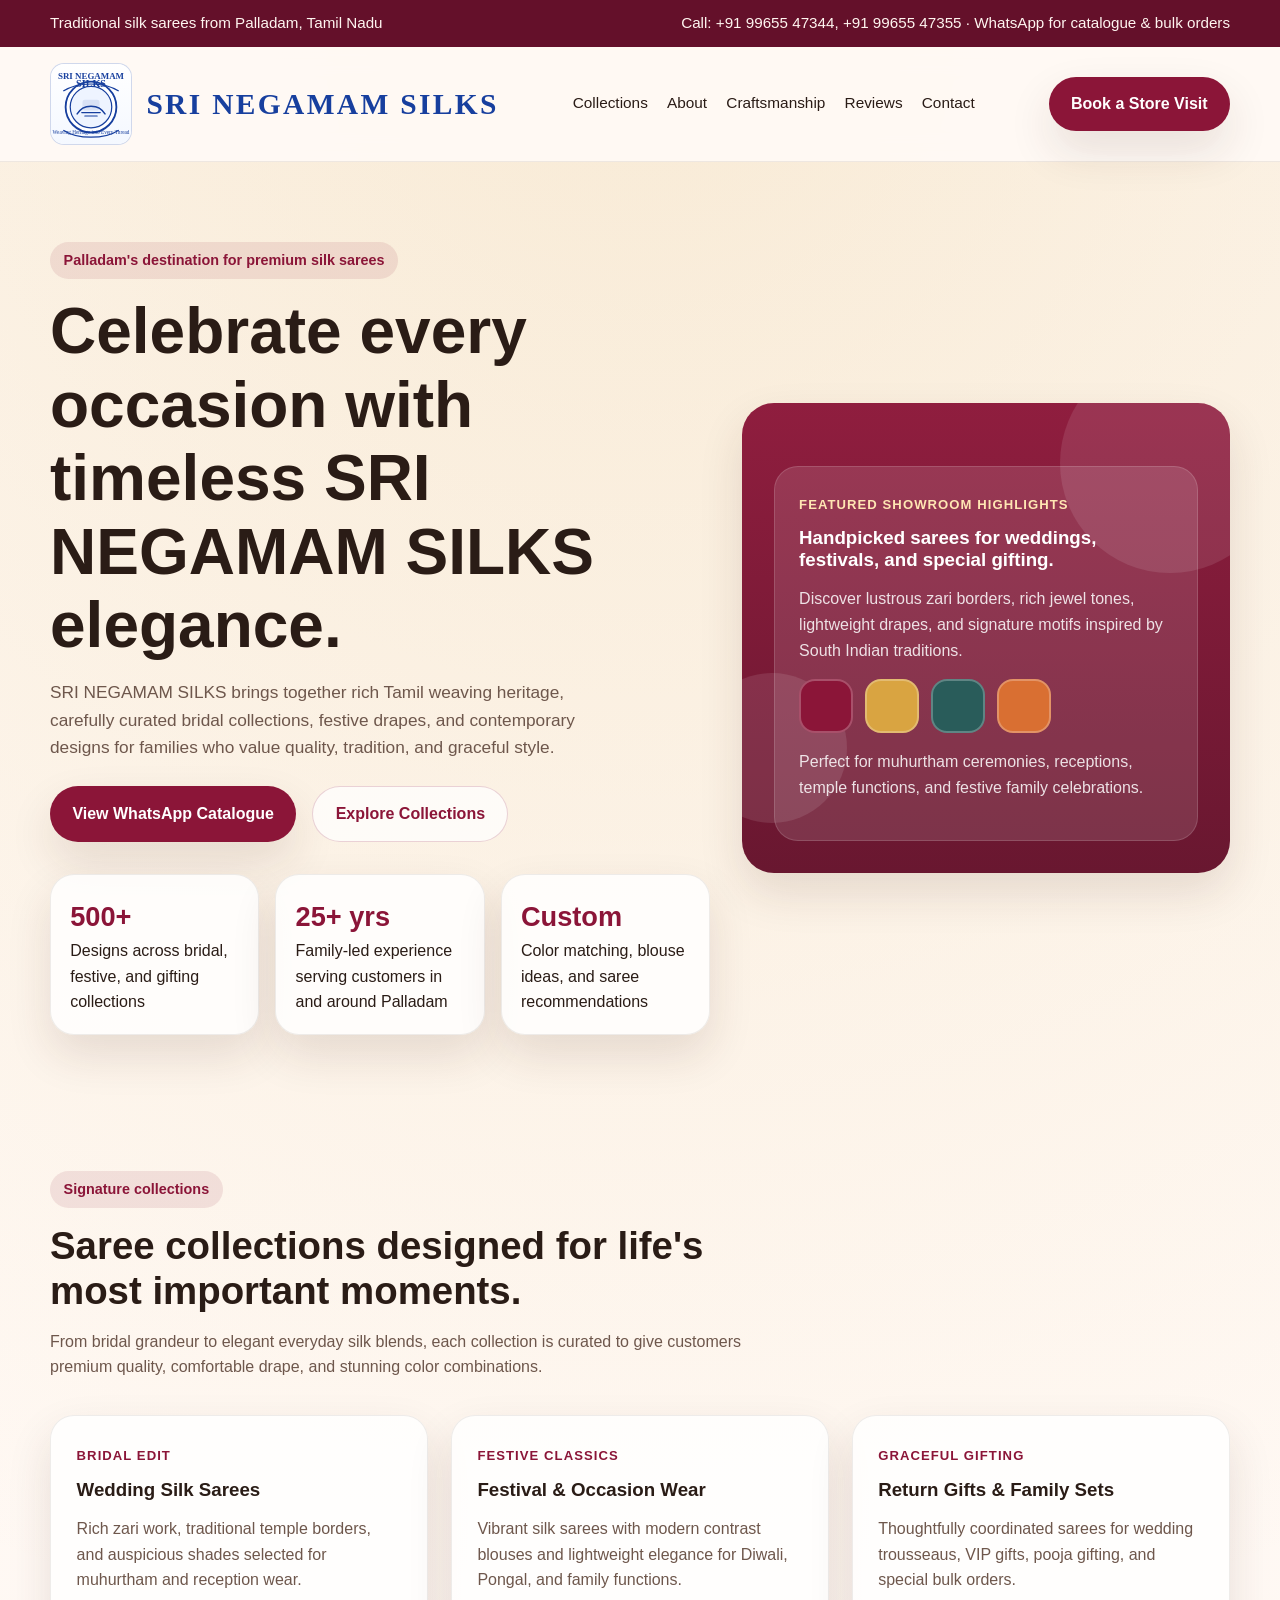
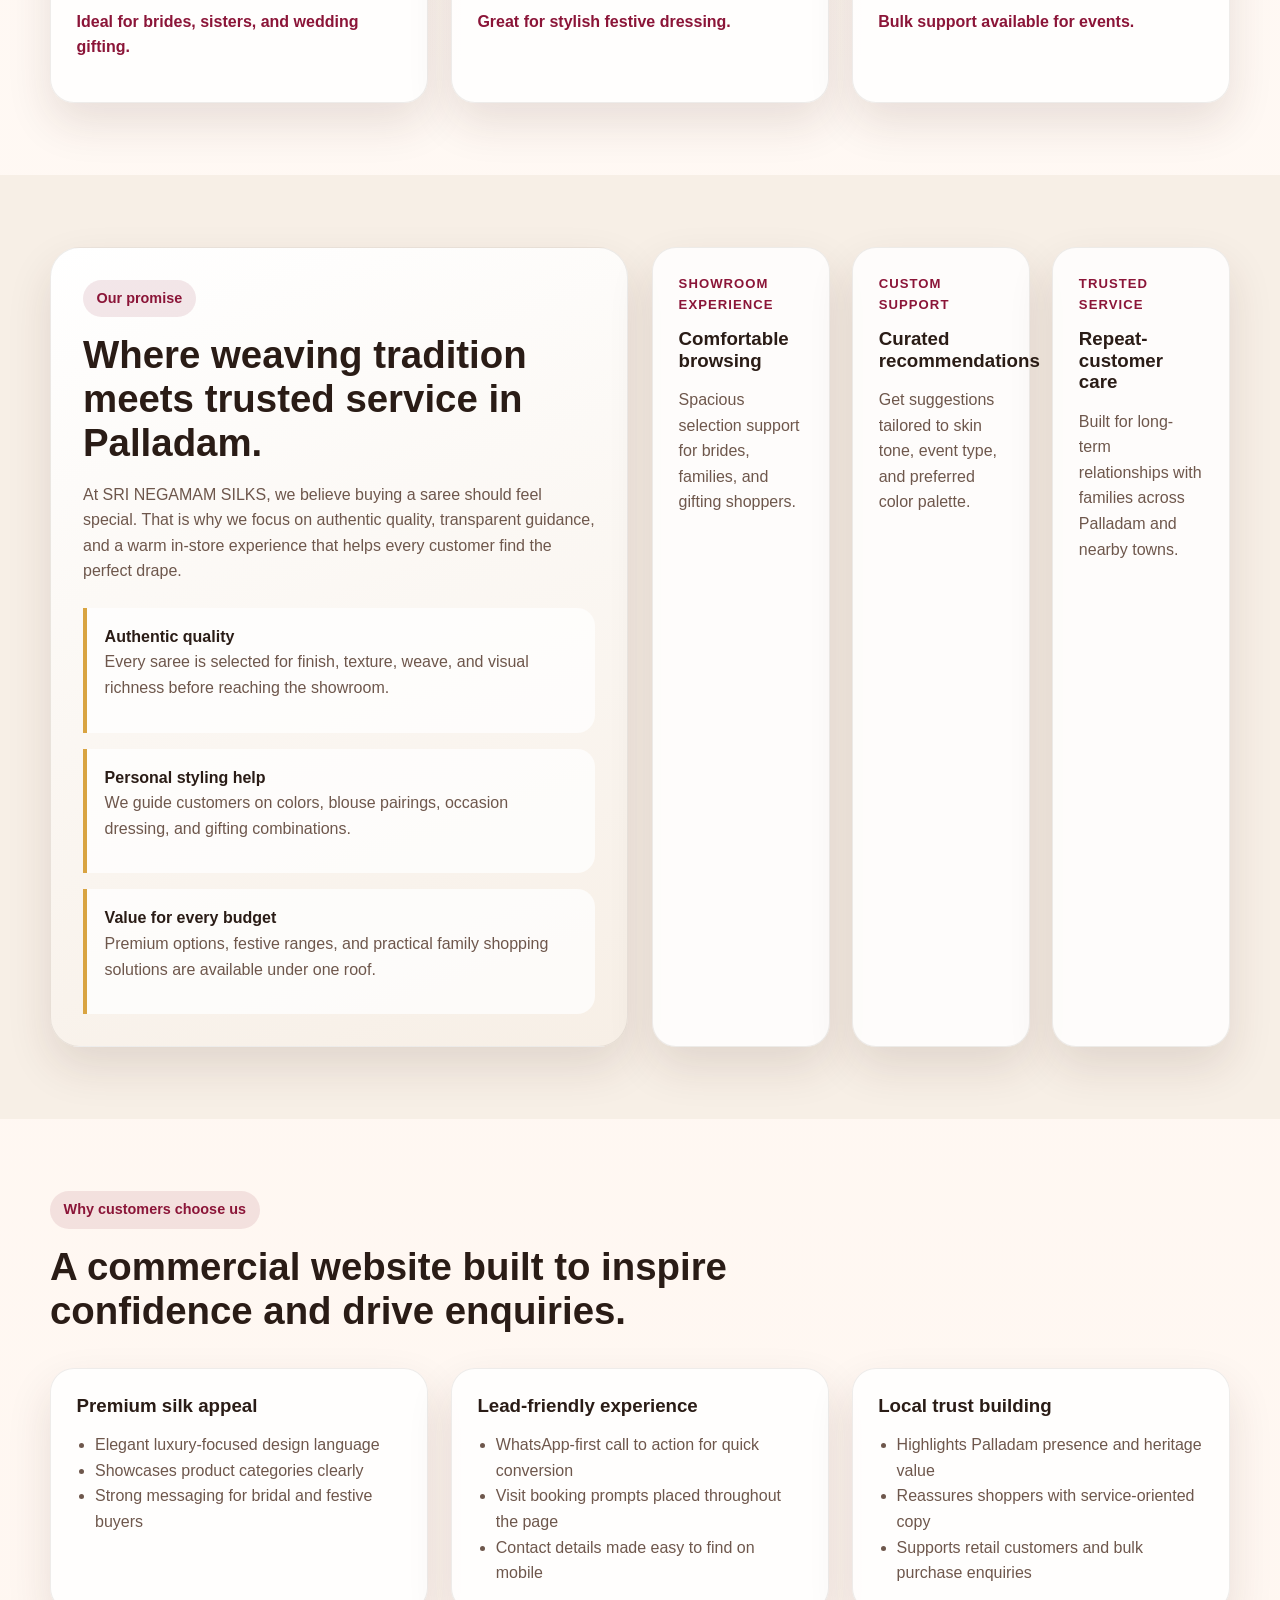
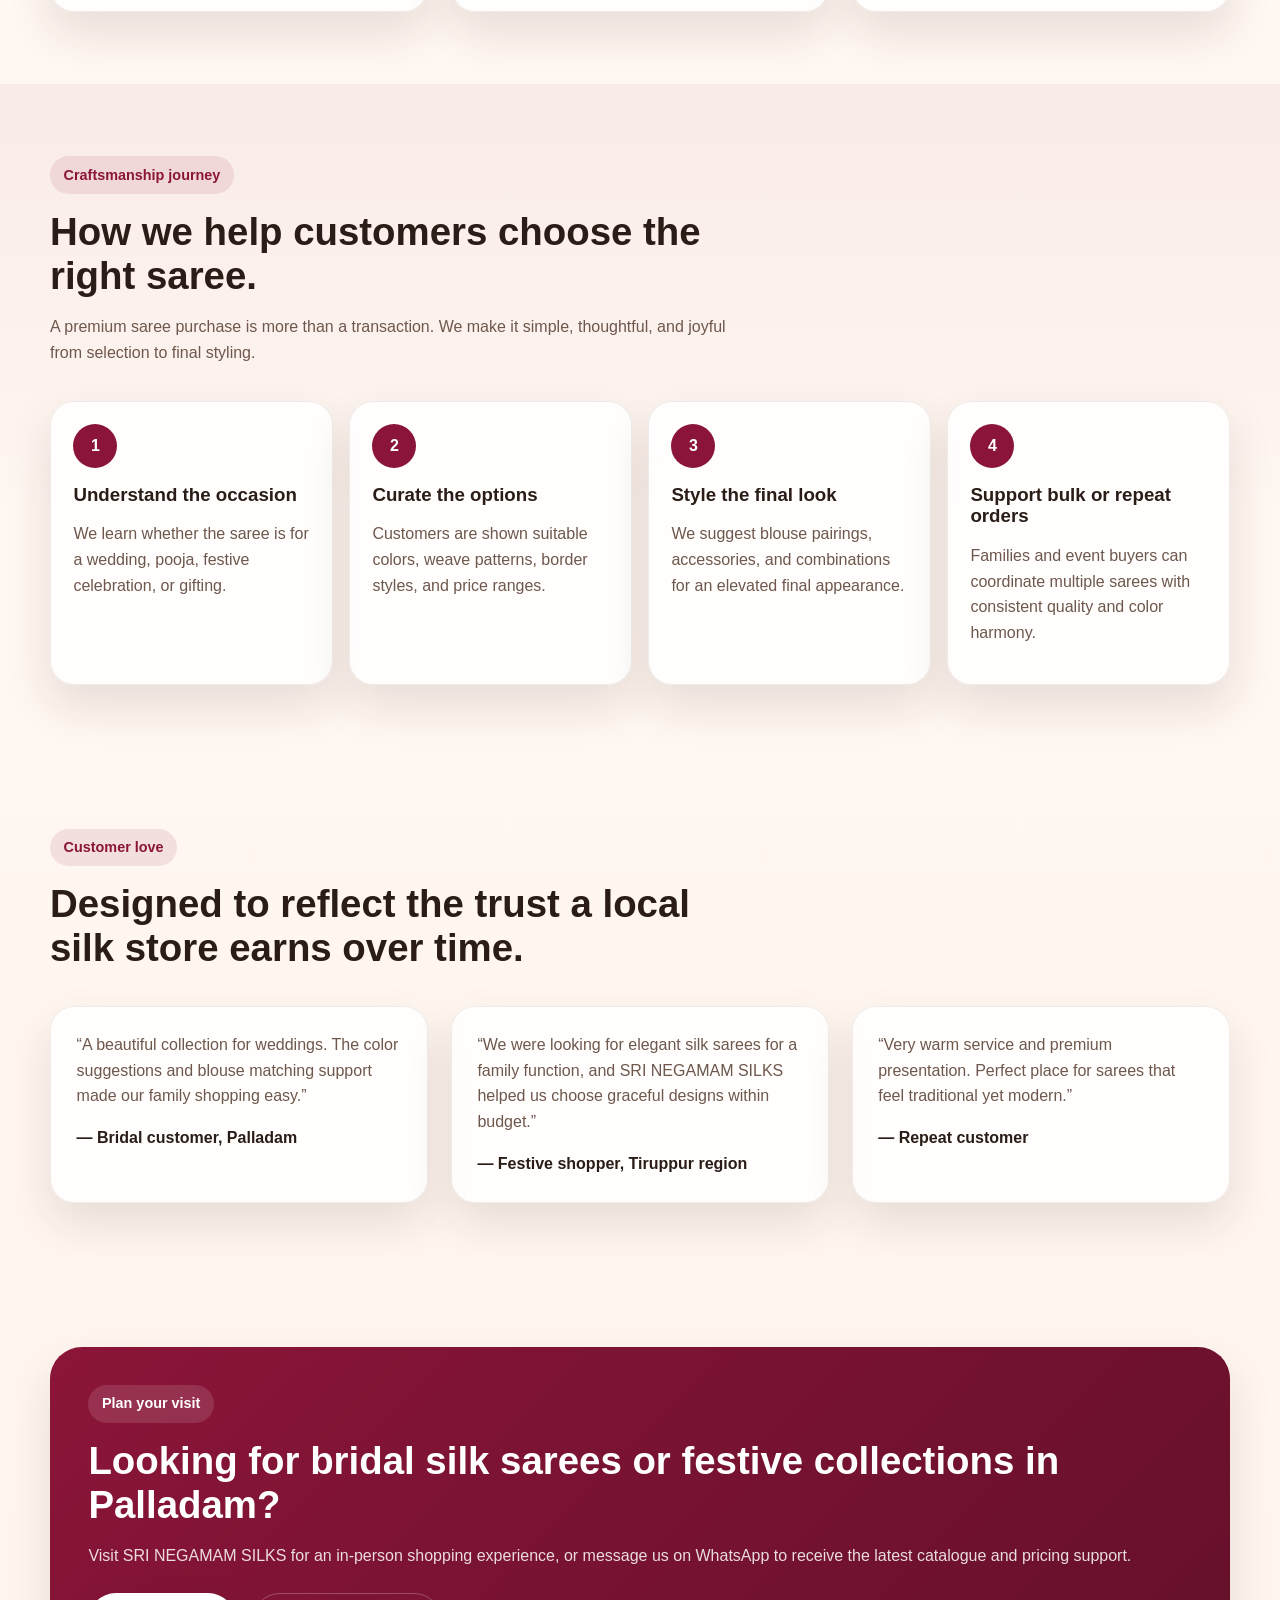
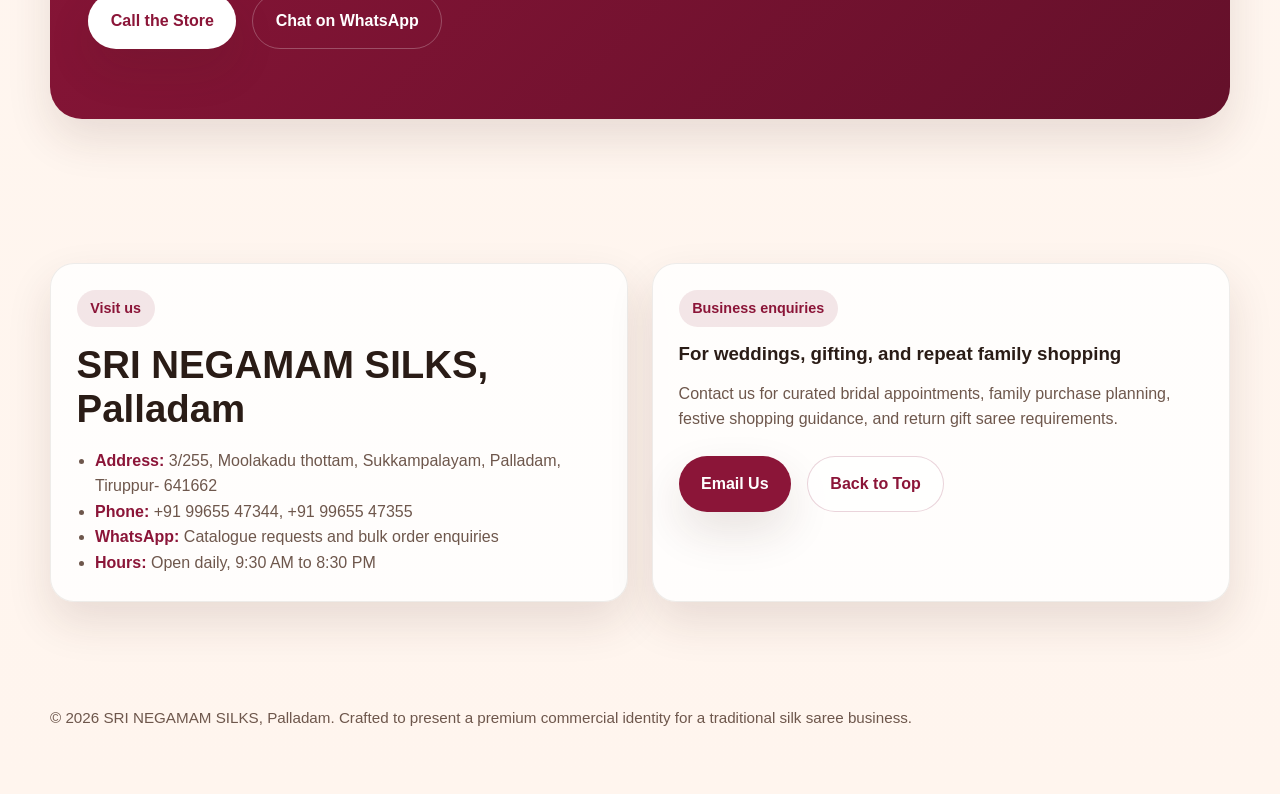
==== index.html @ e337717d "Inline logo SVG into index for single-file copy" ====
<!DOCTYPE html>
<html lang="en">
<head>
  <meta charset="UTF-8" />
  <meta name="viewport" content="width=device-width, initial-scale=1.0" />
  <meta
    name="description"
    content="SRI NEGAMAM SILKS in Palladam offers elegant silk sarees, wedding collections, festive drapes, and custom weaving inspired by Tamil Nadu handloom traditions."
  />
  <meta
    name="keywords"
    content="SRI NEGAMAM SILKS, Palladam silk sarees, Tamil Nadu handloom sarees, bridal sarees, festive sarees"
  />
  <meta name="google-site-verification" content="y23ovCnCIfhEont0WRIXDGXxixSjN37bHS4F6o_umiw" />
  <title>SRI NEGAMAM SILKS | Premium Sarees in Palladam</title>
  <style>
    :root {
      --bg: #fffaf6;
      --surface: #ffffff;
      --surface-alt: #f7efe6;
      --text: #2a1c16;
      --muted: #6e574c;
      --primary: #8b1538;
      --primary-dark: #64102a;
      --accent: #d9a441;
      --border: rgba(42, 28, 22, 0.08);
      --shadow: 0 20px 45px rgba(64, 33, 21, 0.12);
      --radius: 24px;
      --max-width: 1180px;
    }

    * {
      box-sizing: border-box;
    }

    html {
      scroll-behavior: smooth;
    }

    body {
      margin: 0;
      font-family: Arial, Helvetica, sans-serif;
      color: var(--text);
      background:
        radial-gradient(circle at top, rgba(217, 164, 65, 0.18), transparent 30%),
        linear-gradient(180deg, #fffaf6 0%, #fff5ee 100%);
      line-height: 1.6;
    }

    a {
      color: inherit;
      text-decoration: none;
    }

    img {
      max-width: 100%;
      display: block;
    }

    .container {
      width: min(var(--max-width), calc(100% - 2rem));
      margin: 0 auto;
    }

    .topbar {
      background: var(--primary-dark);
      color: #fff5f0;
      font-size: 0.95rem;
    }

    .topbar .container {
      display: flex;
      justify-content: space-between;
      gap: 1rem;
      padding: 0.7rem 0;
      flex-wrap: wrap;
    }

    header {
      position: sticky;
      top: 0;
      z-index: 20;
      background: rgba(255, 250, 246, 0.92);
      backdrop-filter: blur(12px);
      border-bottom: 1px solid var(--border);
    }

    nav {
      display: flex;
      justify-content: space-between;
      align-items: center;
      padding: 1rem 0;
      gap: 1rem;
    }

    .brand-wrap {
      display: flex;
      align-items: center;
      gap: 0.9rem;
      min-width: 0;
    }

    .brand-logo {
      width: 82px;
      height: 82px;
      object-fit: contain;
      border-radius: 14px;
      background: #fff;
      border: 1px solid rgba(23, 63, 158, 0.2);
    }

    .brand-logo svg {
      width: 100%;
      height: 100%;
      display: block;
      border-radius: inherit;
    }

    .brand {
      color: #173f9e;
      font-family: Georgia, "Times New Roman", serif;
      font-size: clamp(1.45rem, 2.3vw, 2.25rem);
      font-weight: 800;
      letter-spacing: 0.08em;
      text-transform: uppercase;
      text-align: center;
      line-height: 1.1;
      white-space: nowrap;
    }

    .nav-links {
      display: flex;
      gap: 1.2rem;
      flex-wrap: wrap;
      justify-content: center;
      font-size: 0.96rem;
    }

    .cta,
    .btn-secondary {
      display: inline-flex;
      align-items: center;
      justify-content: center;
      border-radius: 999px;
      padding: 0.9rem 1.4rem;
      font-weight: 700;
      transition: 0.25s ease;
    }

    .cta {
      background: var(--primary);
      color: #fff;
      box-shadow: var(--shadow);
    }

    .cta:hover {
      background: #a11c45;
      transform: translateY(-2px);
    }

    .btn-secondary {
      border: 1px solid rgba(139, 21, 56, 0.18);
      background: rgba(255, 255, 255, 0.72);
      color: var(--primary);
    }

    .hero {
      padding: 5rem 0 4rem;
    }

    .hero-grid {
      display: grid;
      grid-template-columns: 1.15fr 0.85fr;
      gap: 2rem;
      align-items: center;
    }

    .eyebrow {
      display: inline-block;
      padding: 0.45rem 0.85rem;
      border-radius: 999px;
      background: rgba(139, 21, 56, 0.1);
      color: var(--primary);
      font-weight: 700;
      font-size: 0.9rem;
      margin-bottom: 1rem;
    }

    h1,
    h2,
    h3 {
      line-height: 1.15;
      margin: 0 0 1rem;
    }

    h1 {
      font-size: clamp(2.5rem, 5vw, 4.6rem);
    }

    h2 {
      font-size: clamp(2rem, 3vw, 3rem);
    }

    p {
      margin: 0 0 1rem;
      color: var(--muted);
    }

    .hero-copy p {
      max-width: 60ch;
      font-size: 1.08rem;
    }

    .hero-actions,
    .contact-actions {
      display: flex;
      gap: 1rem;
      flex-wrap: wrap;
      margin: 1.5rem 0 2rem;
    }

    .hero-stats {
      display: grid;
      grid-template-columns: repeat(3, minmax(0, 1fr));
      gap: 1rem;
    }

    .stat-card,
    .feature-card,
    .collection-card,
    .testimonial,
    .contact-card,
    .highlight-card {
      background: rgba(255, 255, 255, 0.82);
      border: 1px solid var(--border);
      border-radius: var(--radius);
      box-shadow: var(--shadow);
    }

    .stat-card {
      padding: 1.2rem;
    }

    .stat-card strong {
      display: block;
      font-size: 1.7rem;
      color: var(--primary);
    }

    .hero-panel {
      background: linear-gradient(180deg, rgba(139, 21, 56, 0.96), rgba(100, 16, 42, 0.97));
      border-radius: 32px;
      color: #fff;
      padding: 2rem;
      box-shadow: var(--shadow);
      position: relative;
      overflow: hidden;
      min-height: 470px;
      display: flex;
      flex-direction: column;
      justify-content: flex-end;
    }

    .hero-panel::before,
    .hero-panel::after {
      content: "";
      position: absolute;
      border-radius: 50%;
      background: rgba(255, 255, 255, 0.1);
    }

    .hero-panel::before {
      width: 220px;
      height: 220px;
      top: -50px;
      right: -50px;
    }

    .hero-panel::after {
      width: 150px;
      height: 150px;
      bottom: 50px;
      left: -45px;
    }

    .fabric-card {
      position: relative;
      z-index: 1;
      background: rgba(255, 255, 255, 0.12);
      border: 1px solid rgba(255, 255, 255, 0.14);
      border-radius: 24px;
      padding: 1.5rem;
    }

    .fabric-palette {
      display: flex;
      gap: 0.75rem;
      margin: 1rem 0;
    }

    .swatch {
      width: 54px;
      height: 54px;
      border-radius: 16px;
      border: 2px solid rgba(255, 255, 255, 0.25);
    }

    section {
      padding: 4.5rem 0;
    }

    .section-heading {
      max-width: 700px;
      margin-bottom: 2.2rem;
    }

    .collections,
    .features,
    .testimonials,
    .highlights {
      display: grid;
      grid-template-columns: repeat(3, minmax(0, 1fr));
      gap: 1.4rem;
    }

    .collection-card,
    .feature-card,
    .testimonial,
    .highlight-card,
    .contact-card {
      padding: 1.6rem;
    }

    .card-tag {
      display: inline-block;
      font-size: 0.82rem;
      font-weight: 700;
      text-transform: uppercase;
      letter-spacing: 0.08em;
      color: var(--primary);
      margin-bottom: 0.8rem;
    }

    .price {
      color: var(--primary);
      font-weight: 700;
      margin-top: 0.75rem;
    }

    .feature-card ul,
    .contact-list {
      padding-left: 1.15rem;
      margin: 0;
      color: var(--muted);
    }

    .story {
      background: var(--surface-alt);
    }

    .story-grid,
    .contact-grid {
      display: grid;
      grid-template-columns: repeat(2, minmax(0, 1fr));
      gap: 1.5rem;
      align-items: stretch;
    }

    .story-panel {
      background: linear-gradient(160deg, #fff, #f7efe6);
      border-radius: 30px;
      padding: 2rem;
      border: 1px solid var(--border);
      box-shadow: var(--shadow);
    }

    .story-points {
      display: grid;
      gap: 1rem;
      margin-top: 1.5rem;
    }

    .story-point {
      padding: 1rem 1.1rem;
      border-left: 4px solid var(--accent);
      background: rgba(255, 255, 255, 0.75);
      border-radius: 0 18px 18px 0;
    }

    .process {
      background: linear-gradient(180deg, rgba(139, 21, 56, 0.05), transparent 65%);
    }

    .process-line {
      display: grid;
      grid-template-columns: repeat(4, minmax(0, 1fr));
      gap: 1rem;
    }

    .step {
      padding: 1.4rem;
      border-radius: 24px;
      background: rgba(255, 255, 255, 0.86);
      border: 1px solid var(--border);
      box-shadow: var(--shadow);
    }

    .step-number {
      width: 44px;
      height: 44px;
      display: inline-flex;
      align-items: center;
      justify-content: center;
      border-radius: 50%;
      background: var(--primary);
      color: white;
      font-weight: 700;
      margin-bottom: 1rem;
    }

    .cta-band {
      background: linear-gradient(135deg, var(--primary) 0%, var(--primary-dark) 100%);
      color: white;
      border-radius: 32px;
      padding: 2.4rem;
      box-shadow: var(--shadow);
    }

    .cta-band p,
    .hero-panel p {
      color: rgba(255, 255, 255, 0.85);
    }

    .contact-card strong {
      color: var(--primary);
    }

    footer {
      padding: 2rem 0 3rem;
      color: var(--muted);
      font-size: 0.95rem;
    }

    @media (max-width: 960px) {
      .hero-grid,
      .story-grid,
      .contact-grid,
      .process-line,
      .collections,
      .features,
      .testimonials,
      .highlights {
        grid-template-columns: 1fr;
      }

      .hero-stats {
        grid-template-columns: 1fr;
      }

      nav {
        flex-direction: column;
      }

      .brand-wrap {
        flex-direction: column;
      }

      .brand {
        white-space: normal;
      }
    }

    @media (max-width: 640px) {
      .hero {
        padding-top: 3rem;
      }

      .topbar .container,
      .hero-actions,
      .contact-actions {
        flex-direction: column;
      }

      .cta,
      .btn-secondary {
        width: 100%;
      }

      .hero-panel {
        min-height: auto;
      }
    }
  </style>
</head>
<body>
  <div class="topbar">
    <div class="container">
      <span>Traditional silk sarees from Palladam, Tamil Nadu</span>
      <span>Call: +91 99655 47344, +91 99655 47355 · WhatsApp for catalogue &amp; bulk orders</span>
    </div>
  </div>

  <header>
    <div class="container">
      <nav>
        <div class="brand-wrap">
          <div class="brand-logo" role="img" aria-label="SRI NEGAMAM SILKS logo"><svg xmlns="http://www.w3.org/2000/svg" width="520" height="520" viewBox="0 0 520 520" role="img" aria-labelledby="title desc">
  <title id="title">SRI NEGAMAM SILKS logo</title>
  <desc id="desc">Stylized blue crest logo for SRI NEGAMAM SILKS.</desc>
  <defs>
    <linearGradient id="bg" x1="0" x2="0" y1="0" y2="1">
      <stop offset="0%" stop-color="#ffffff"/>
      <stop offset="100%" stop-color="#f4f8ff"/>
    </linearGradient>
  </defs>
  <rect width="520" height="520" rx="28" fill="url(#bg)"/>
  <circle cx="260" cy="280" r="165" fill="#ffffff" stroke="#173f9e" stroke-width="12"/>
  <circle cx="260" cy="280" r="135" fill="#eef4ff" stroke="#173f9e" stroke-width="8"/>
  <path d="M170 324c24-34 44-50 90-50s67 16 91 50" fill="none" stroke="#173f9e" stroke-width="10" stroke-linecap="round"/>
  <rect x="205" y="232" width="110" height="70" rx="14" fill="#173f9e" opacity="0.1"/>
  <path d="M200 316h120M220 338h80" stroke="#173f9e" stroke-width="8" stroke-linecap="round"/>
  <text x="260" y="95" text-anchor="middle" font-family="Georgia, 'Times New Roman', serif" font-size="58" font-weight="700" fill="#173f9e">SRI NEGAMAM</text>
  <text x="260" y="148" text-anchor="middle" font-family="Georgia, 'Times New Roman', serif" font-size="66" font-weight="700" fill="#173f9e">SILKS</text>
  <path d="M80 176c46-30 113-46 180-46s134 16 180 46" fill="none" stroke="#173f9e" stroke-width="8"/>
  <path d="M80 430c46 30 113 46 180 46s134-16 180-46" fill="none" stroke="#173f9e" stroke-width="8"/>
  <text x="260" y="454" text-anchor="middle" font-family="Georgia, 'Times New Roman', serif" font-size="34" fill="#173f9e">Weaving Heritage into Every Thread</text>
</svg></div>
          <div class="brand" aria-label="SRI NEGAMAM SILKS">SRI NEGAMAM SILKS</div>
        </div>
        <div class="nav-links">
          <a href="#collections">Collections</a>
          <a href="#about">About</a>
          <a href="#process">Craftsmanship</a>
          <a href="#testimonials">Reviews</a>
          <a href="#contact">Contact</a>
        </div>
        <a class="cta" href="#contact">Book a Store Visit</a>
      </nav>
    </div>
  </header>

  <main>
    <section class="hero">
      <div class="container hero-grid">
        <div class="hero-copy">
          <span class="eyebrow">Palladam's destination for premium silk sarees</span>
          <h1>Celebrate every occasion with timeless SRI NEGAMAM SILKS elegance.</h1>
          <p>
            SRI NEGAMAM SILKS brings together rich Tamil weaving heritage, carefully curated bridal collections,
            festive drapes, and contemporary designs for families who value quality, tradition, and graceful style.
          </p>
          <div class="hero-actions">
            <a class="cta" href="https://wa.me/919965547355" target="_blank" rel="noreferrer">View WhatsApp Catalogue</a>
            <a class="btn-secondary" href="#collections">Explore Collections</a>
          </div>
          <div class="hero-stats">
            <div class="stat-card">
              <strong>500+</strong>
              <span>Designs across bridal, festive, and gifting collections</span>
            </div>
            <div class="stat-card">
              <strong>25+ yrs</strong>
              <span>Family-led experience serving customers in and around Palladam</span>
            </div>
            <div class="stat-card">
              <strong>Custom</strong>
              <span>Color matching, blouse ideas, and saree recommendations</span>
            </div>
          </div>
        </div>

        <div class="hero-panel">
          <div class="fabric-card">
            <span class="card-tag" style="color:#ffe6b3;">Featured showroom highlights</span>
            <h3>Handpicked sarees for weddings, festivals, and special gifting.</h3>
            <p>
              Discover lustrous zari borders, rich jewel tones, lightweight drapes, and signature motifs inspired by
              South Indian traditions.
            </p>
            <div class="fabric-palette">
              <div class="swatch" style="background:#8b1538;"></div>
              <div class="swatch" style="background:#d9a441;"></div>
              <div class="swatch" style="background:#295c5a;"></div>
              <div class="swatch" style="background:#d96f32;"></div>
            </div>
            <p>Perfect for muhurtham ceremonies, receptions, temple functions, and festive family celebrations.</p>
          </div>
        </div>
      </div>
    </section>

    <section id="collections">
      <div class="container">
        <div class="section-heading">
          <span class="eyebrow">Signature collections</span>
          <h2>Saree collections designed for life's most important moments.</h2>
          <p>
            From bridal grandeur to elegant everyday silk blends, each collection is curated to give customers premium
            quality, comfortable drape, and stunning color combinations.
          </p>
        </div>

        <div class="collections">
          <article class="collection-card">
            <span class="card-tag">Bridal Edit</span>
            <h3>Wedding Silk Sarees</h3>
            <p>Rich zari work, traditional temple borders, and auspicious shades selected for muhurtham and reception wear.</p>
            <p class="price">Ideal for brides, sisters, and wedding gifting.</p>
          </article>
          <article class="collection-card">
            <span class="card-tag">Festive Classics</span>
            <h3>Festival &amp; Occasion Wear</h3>
            <p>Vibrant silk sarees with modern contrast blouses and lightweight elegance for Diwali, Pongal, and family functions.</p>
            <p class="price">Great for stylish festive dressing.</p>
          </article>
          <article class="collection-card">
            <span class="card-tag">Graceful Gifting</span>
            <h3>Return Gifts &amp; Family Sets</h3>
            <p>Thoughtfully coordinated sarees for wedding trousseaus, VIP gifts, pooja gifting, and special bulk orders.</p>
            <p class="price">Bulk support available for events.</p>
          </article>
        </div>
      </div>
    </section>

    <section class="story" id="about">
      <div class="container story-grid">
        <div class="story-panel">
          <span class="eyebrow">Our promise</span>
          <h2>Where weaving tradition meets trusted service in Palladam.</h2>
          <p>
            At SRI NEGAMAM SILKS, we believe buying a saree should feel special. That is why we focus on authentic quality,
            transparent guidance, and a warm in-store experience that helps every customer find the perfect drape.
          </p>
          <div class="story-points">
            <div class="story-point">
              <strong>Authentic quality</strong>
              <p>Every saree is selected for finish, texture, weave, and visual richness before reaching the showroom.</p>
            </div>
            <div class="story-point">
              <strong>Personal styling help</strong>
              <p>We guide customers on colors, blouse pairings, occasion dressing, and gifting combinations.</p>
            </div>
            <div class="story-point">
              <strong>Value for every budget</strong>
              <p>Premium options, festive ranges, and practical family shopping solutions are available under one roof.</p>
            </div>
          </div>
        </div>

        <div class="highlights">
          <div class="highlight-card">
            <span class="card-tag">Showroom experience</span>
            <h3>Comfortable browsing</h3>
            <p>Spacious selection support for brides, families, and gifting shoppers.</p>
          </div>
          <div class="highlight-card">
            <span class="card-tag">Custom support</span>
            <h3>Curated recommendations</h3>
            <p>Get suggestions tailored to skin tone, event type, and preferred color palette.</p>
          </div>
          <div class="highlight-card">
            <span class="card-tag">Trusted service</span>
            <h3>Repeat-customer care</h3>
            <p>Built for long-term relationships with families across Palladam and nearby towns.</p>
          </div>
        </div>
      </div>
    </section>

    <section>
      <div class="container">
        <div class="section-heading">
          <span class="eyebrow">Why customers choose us</span>
          <h2>A commercial website built to inspire confidence and drive enquiries.</h2>
        </div>
        <div class="features">
          <article class="feature-card">
            <h3>Premium silk appeal</h3>
            <ul>
              <li>Elegant luxury-focused design language</li>
              <li>Showcases product categories clearly</li>
              <li>Strong messaging for bridal and festive buyers</li>
            </ul>
          </article>
          <article class="feature-card">
            <h3>Lead-friendly experience</h3>
            <ul>
              <li>WhatsApp-first call to action for quick conversion</li>
              <li>Visit booking prompts placed throughout the page</li>
              <li>Contact details made easy to find on mobile</li>
            </ul>
          </article>
          <article class="feature-card">
            <h3>Local trust building</h3>
            <ul>
              <li>Highlights Palladam presence and heritage value</li>
              <li>Reassures shoppers with service-oriented copy</li>
              <li>Supports retail customers and bulk purchase enquiries</li>
            </ul>
          </article>
        </div>
      </div>
    </section>

    <section class="process" id="process">
      <div class="container">
        <div class="section-heading">
          <span class="eyebrow">Craftsmanship journey</span>
          <h2>How we help customers choose the right saree.</h2>
          <p>
            A premium saree purchase is more than a transaction. We make it simple, thoughtful, and joyful from selection to final styling.
          </p>
        </div>
        <div class="process-line">
          <div class="step">
            <div class="step-number">1</div>
            <h3>Understand the occasion</h3>
            <p>We learn whether the saree is for a wedding, pooja, festive celebration, or gifting.</p>
          </div>
          <div class="step">
            <div class="step-number">2</div>
            <h3>Curate the options</h3>
            <p>Customers are shown suitable colors, weave patterns, border styles, and price ranges.</p>
          </div>
          <div class="step">
            <div class="step-number">3</div>
            <h3>Style the final look</h3>
            <p>We suggest blouse pairings, accessories, and combinations for an elevated final appearance.</p>
          </div>
          <div class="step">
            <div class="step-number">4</div>
            <h3>Support bulk or repeat orders</h3>
            <p>Families and event buyers can coordinate multiple sarees with consistent quality and color harmony.</p>
          </div>
        </div>
      </div>
    </section>

    <section id="testimonials">
      <div class="container">
        <div class="section-heading">
          <span class="eyebrow">Customer love</span>
          <h2>Designed to reflect the trust a local silk store earns over time.</h2>
        </div>
        <div class="testimonials">
          <article class="testimonial">
            <p>“A beautiful collection for weddings. The color suggestions and blouse matching support made our family shopping easy.”</p>
            <strong>— Bridal customer, Palladam</strong>
          </article>
          <article class="testimonial">
            <p>“We were looking for elegant silk sarees for a family function, and SRI NEGAMAM SILKS helped us choose graceful designs within budget.”</p>
            <strong>— Festive shopper, Tiruppur region</strong>
          </article>
          <article class="testimonial">
            <p>“Very warm service and premium presentation. Perfect place for sarees that feel traditional yet modern.”</p>
            <strong>— Repeat customer</strong>
          </article>
        </div>
      </div>
    </section>

    <section>
      <div class="container">
        <div class="cta-band">
          <span class="eyebrow" style="background:rgba(255,255,255,0.12); color:#fff;">Plan your visit</span>
          <h2>Looking for bridal silk sarees or festive collections in Palladam?</h2>
          <p>
            Visit SRI NEGAMAM SILKS for an in-person shopping experience, or message us on WhatsApp to receive the latest catalogue and pricing support.
          </p>
          <div class="contact-actions">
            <a class="cta" style="background:#fff; color:var(--primary);" href="tel:+919965547344">Call the Store</a>
            <a class="btn-secondary" style="border-color:rgba(255,255,255,0.25); color:#fff; background:transparent;" href="https://wa.me/919965547355" target="_blank" rel="noreferrer">Chat on WhatsApp</a>
          </div>
        </div>
      </div>
    </section>

    <section id="contact">
      <div class="container contact-grid">
        <div class="contact-card">
          <span class="eyebrow">Visit us</span>
          <h2>SRI NEGAMAM SILKS, Palladam</h2>
          <ul class="contact-list">
            <li><strong>Address:</strong> 3/255, Moolakadu thottam, Sukkampalayam, Palladam, Tiruppur- 641662</li>
            <li><strong>Phone:</strong> +91 99655 47344, +91 99655 47355</li>
            <li><strong>WhatsApp:</strong> Catalogue requests and bulk order enquiries</li>
            <li><strong>Hours:</strong> Open daily, 9:30 AM to 8:30 PM</li>
          </ul>
        </div>
        <div class="contact-card">
          <span class="eyebrow">Business enquiries</span>
          <h3>For weddings, gifting, and repeat family shopping</h3>
          <p>
            Contact us for curated bridal appointments, family purchase planning, festive shopping guidance, and return gift saree requirements.
          </p>
          <div class="contact-actions">
            <a class="cta" href="mailto:hello@negamamsilks.com">Email Us</a>
            <a class="btn-secondary" href="#top" onclick="window.scrollTo({top: 0, behavior: 'smooth'}); return false;">Back to Top</a>
          </div>
        </div>
      </div>
    </section>
  </main>

  <footer>
    <div class="container">
      <p>© 2026 SRI NEGAMAM SILKS, Palladam. Crafted to present a premium commercial identity for a traditional silk saree business.</p>
    </div>
  </footer>
</body>
</html>
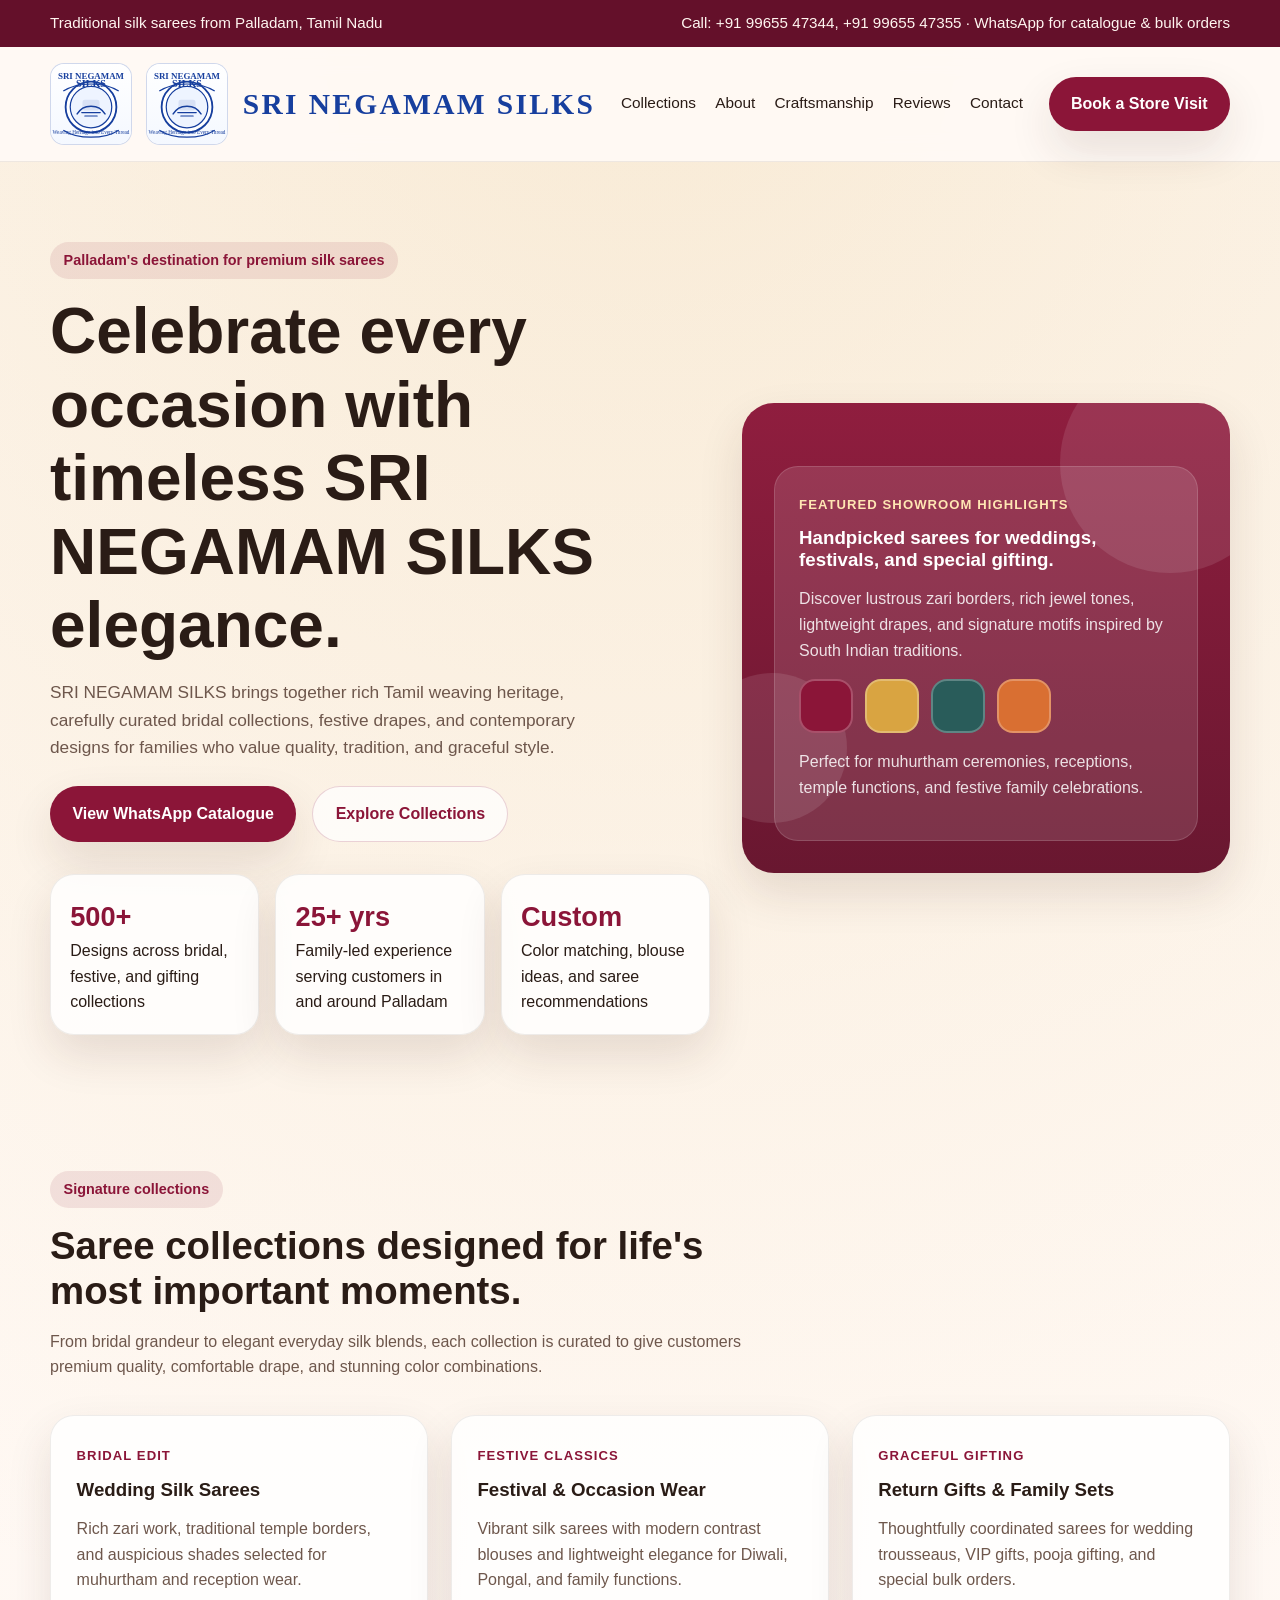
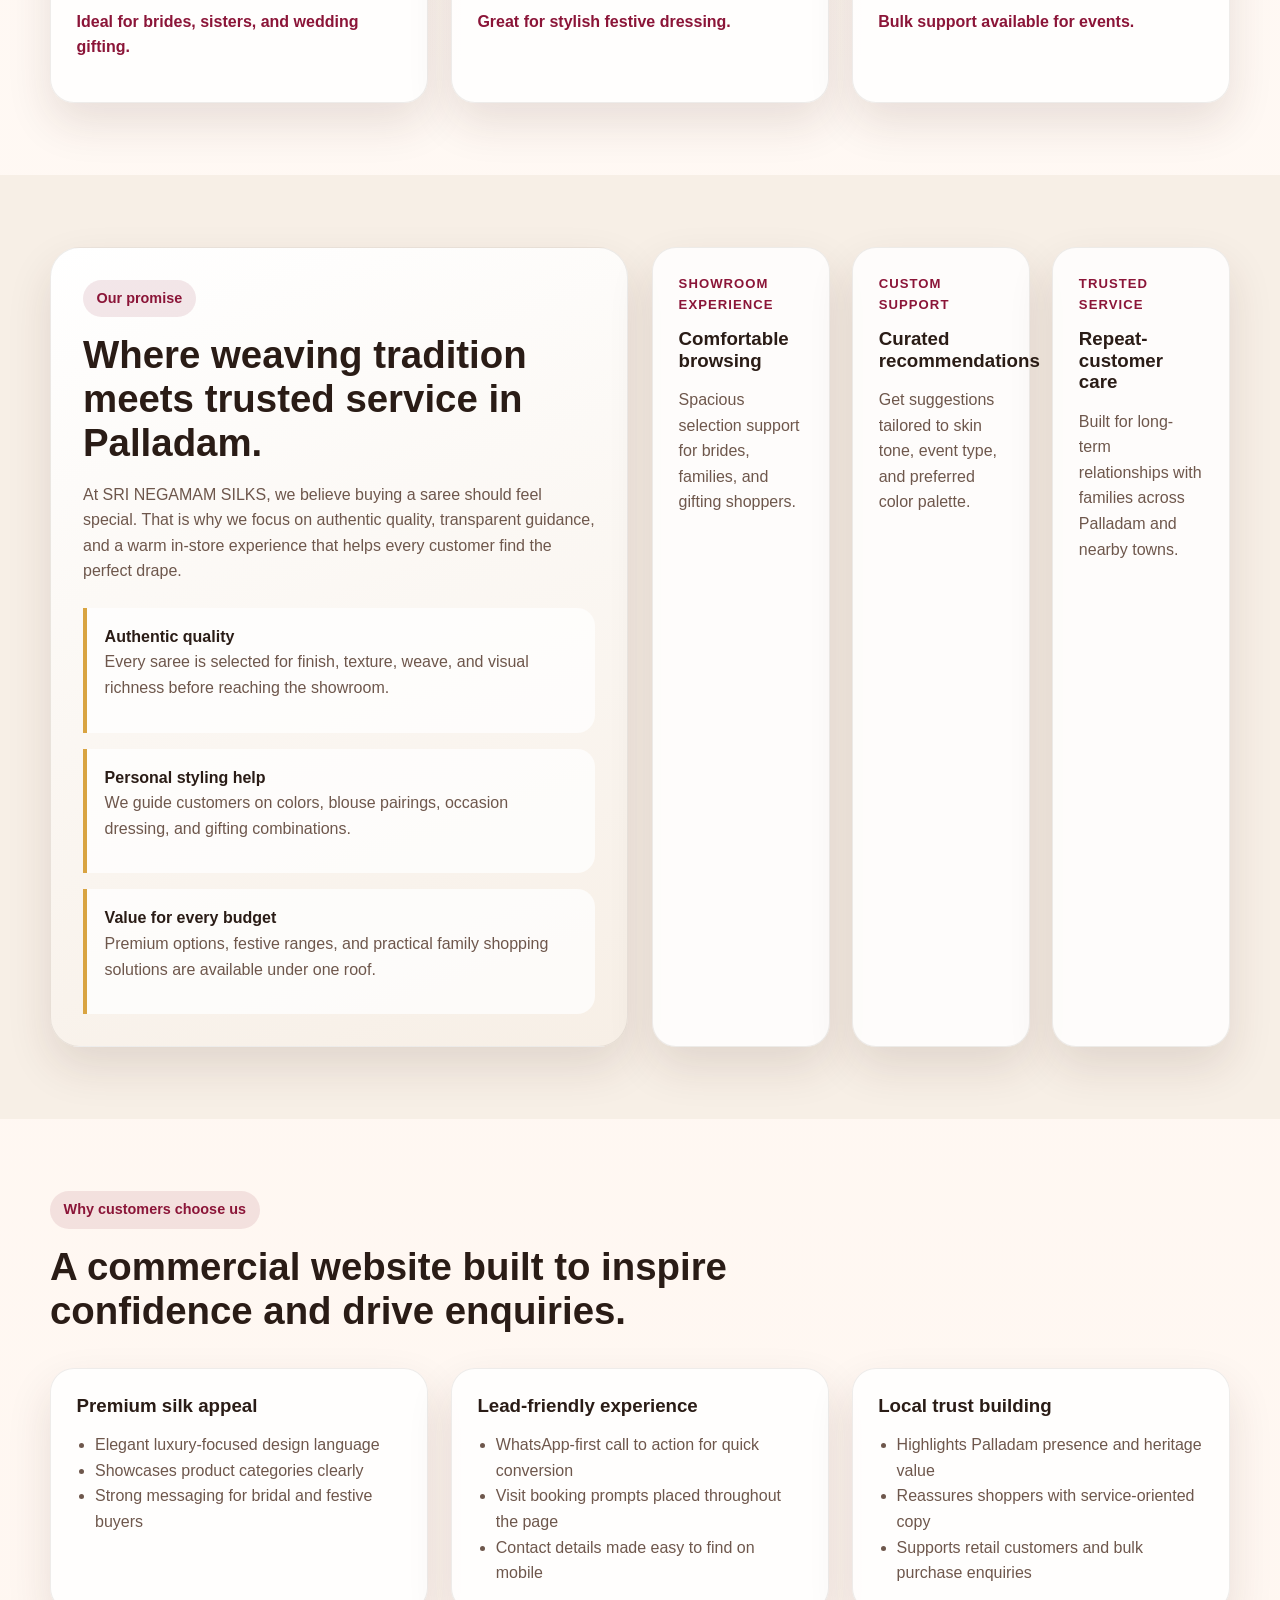
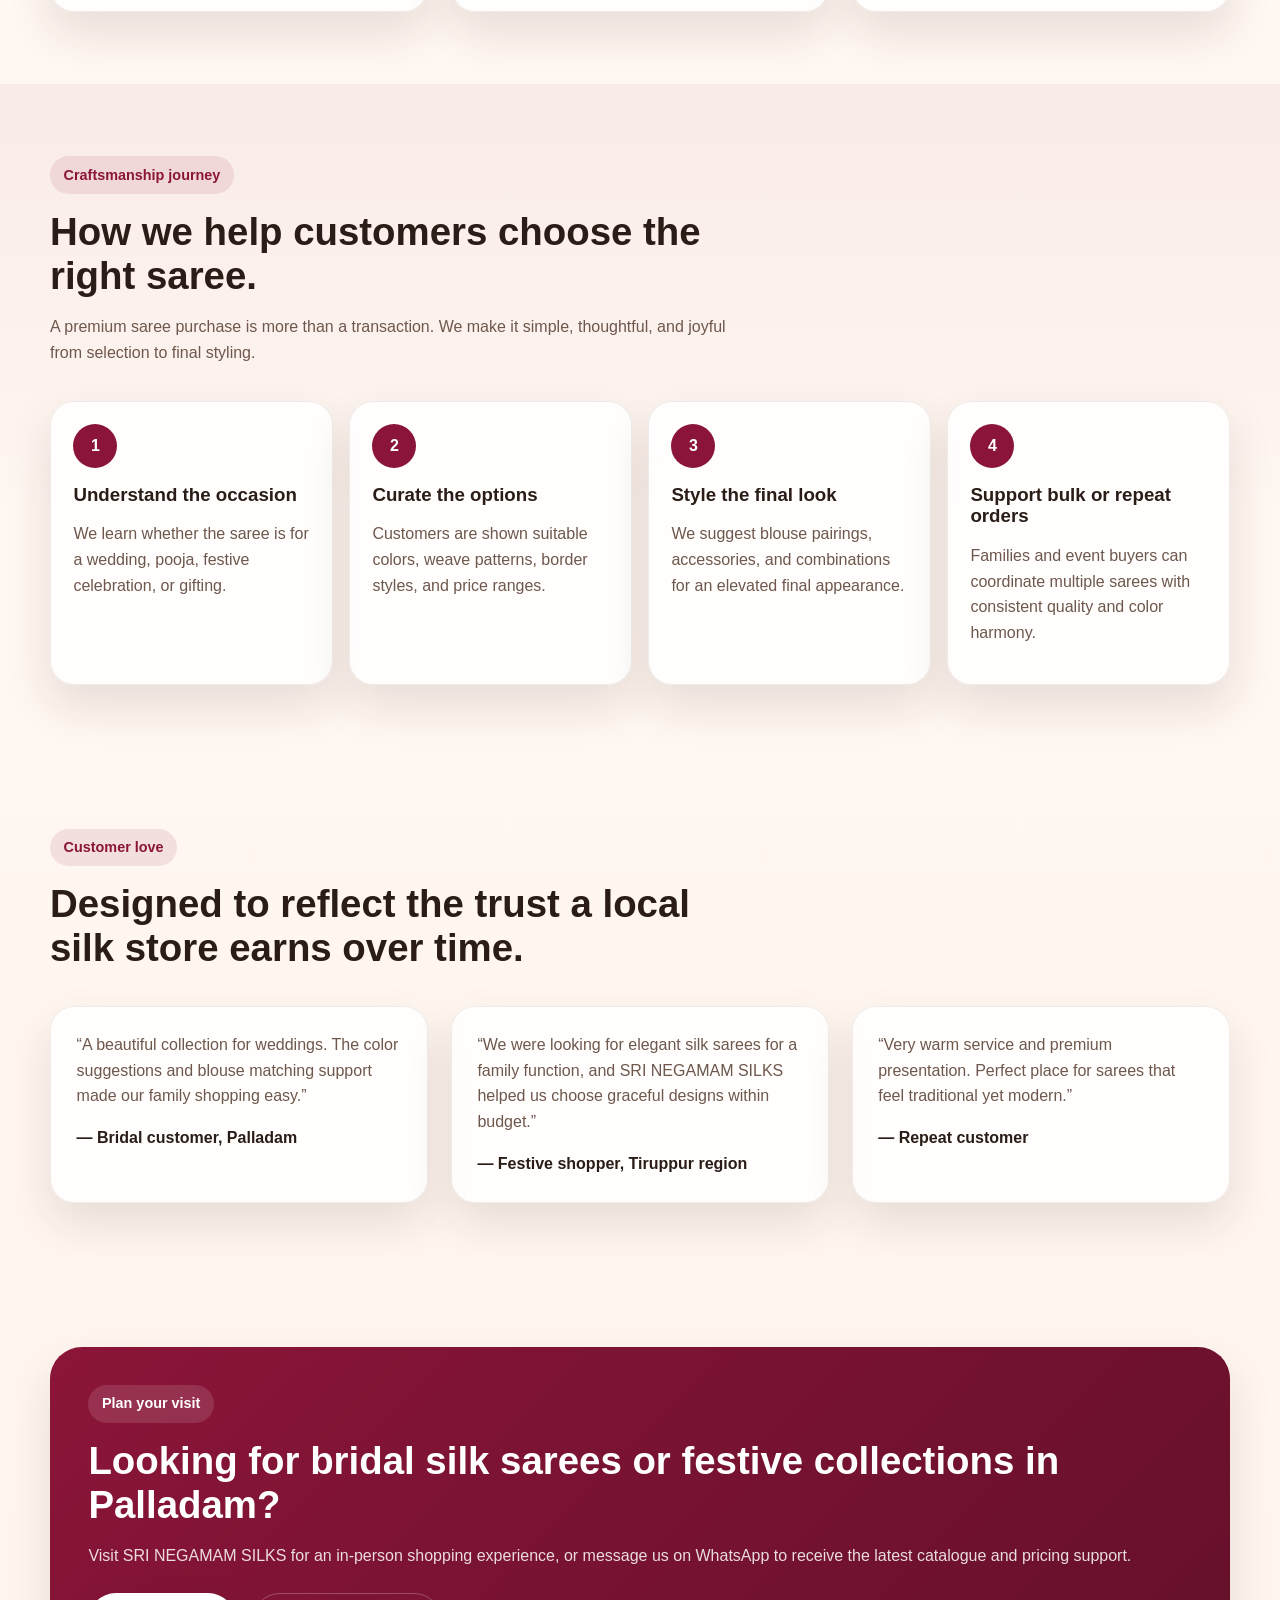
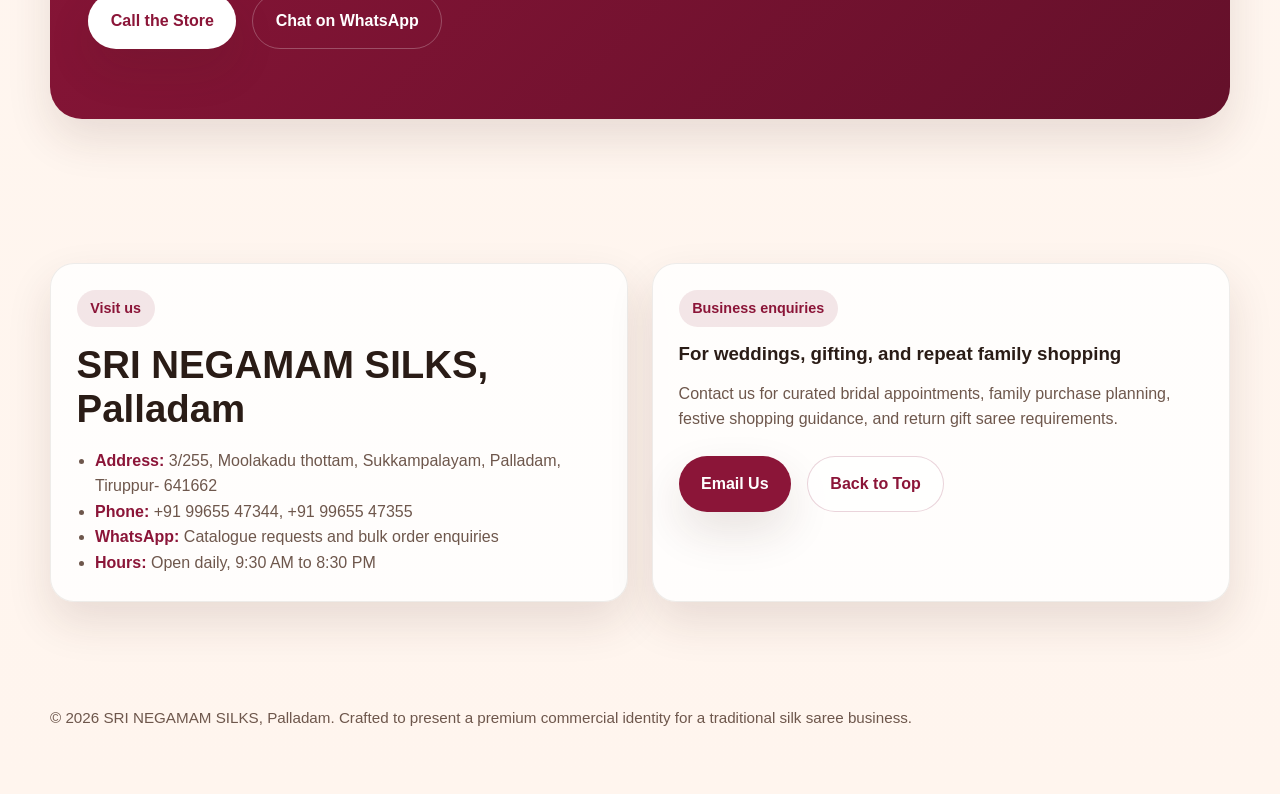
==== commit 3660fd0c: "Merge branch 'main' into codex/update-phone-number-and-address-2s7l2y" ====
--- a/index.html
+++ b/index.html
@@ -525,6 +525,7 @@
   <path d="M80 430c46 30 113 46 180 46s134-16 180-46" fill="none" stroke="#173f9e" stroke-width="8"/>
   <text x="260" y="454" text-anchor="middle" font-family="Georgia, 'Times New Roman', serif" font-size="34" fill="#173f9e">Weaving Heritage into Every Thread</text>
 </svg></div>
+          <img class="brand-logo" src="https://drive.google.com/uc?export=view&id=1EWqBviGYg0mIQNm9pQxHPCchmjuonqeB" alt="SRI NEGAMAM SILKS logo" onerror="this.onerror=null;this.src='logo.svg';" />
           <div class="brand" aria-label="SRI NEGAMAM SILKS">SRI NEGAMAM SILKS</div>
         </div>
         <div class="nav-links">
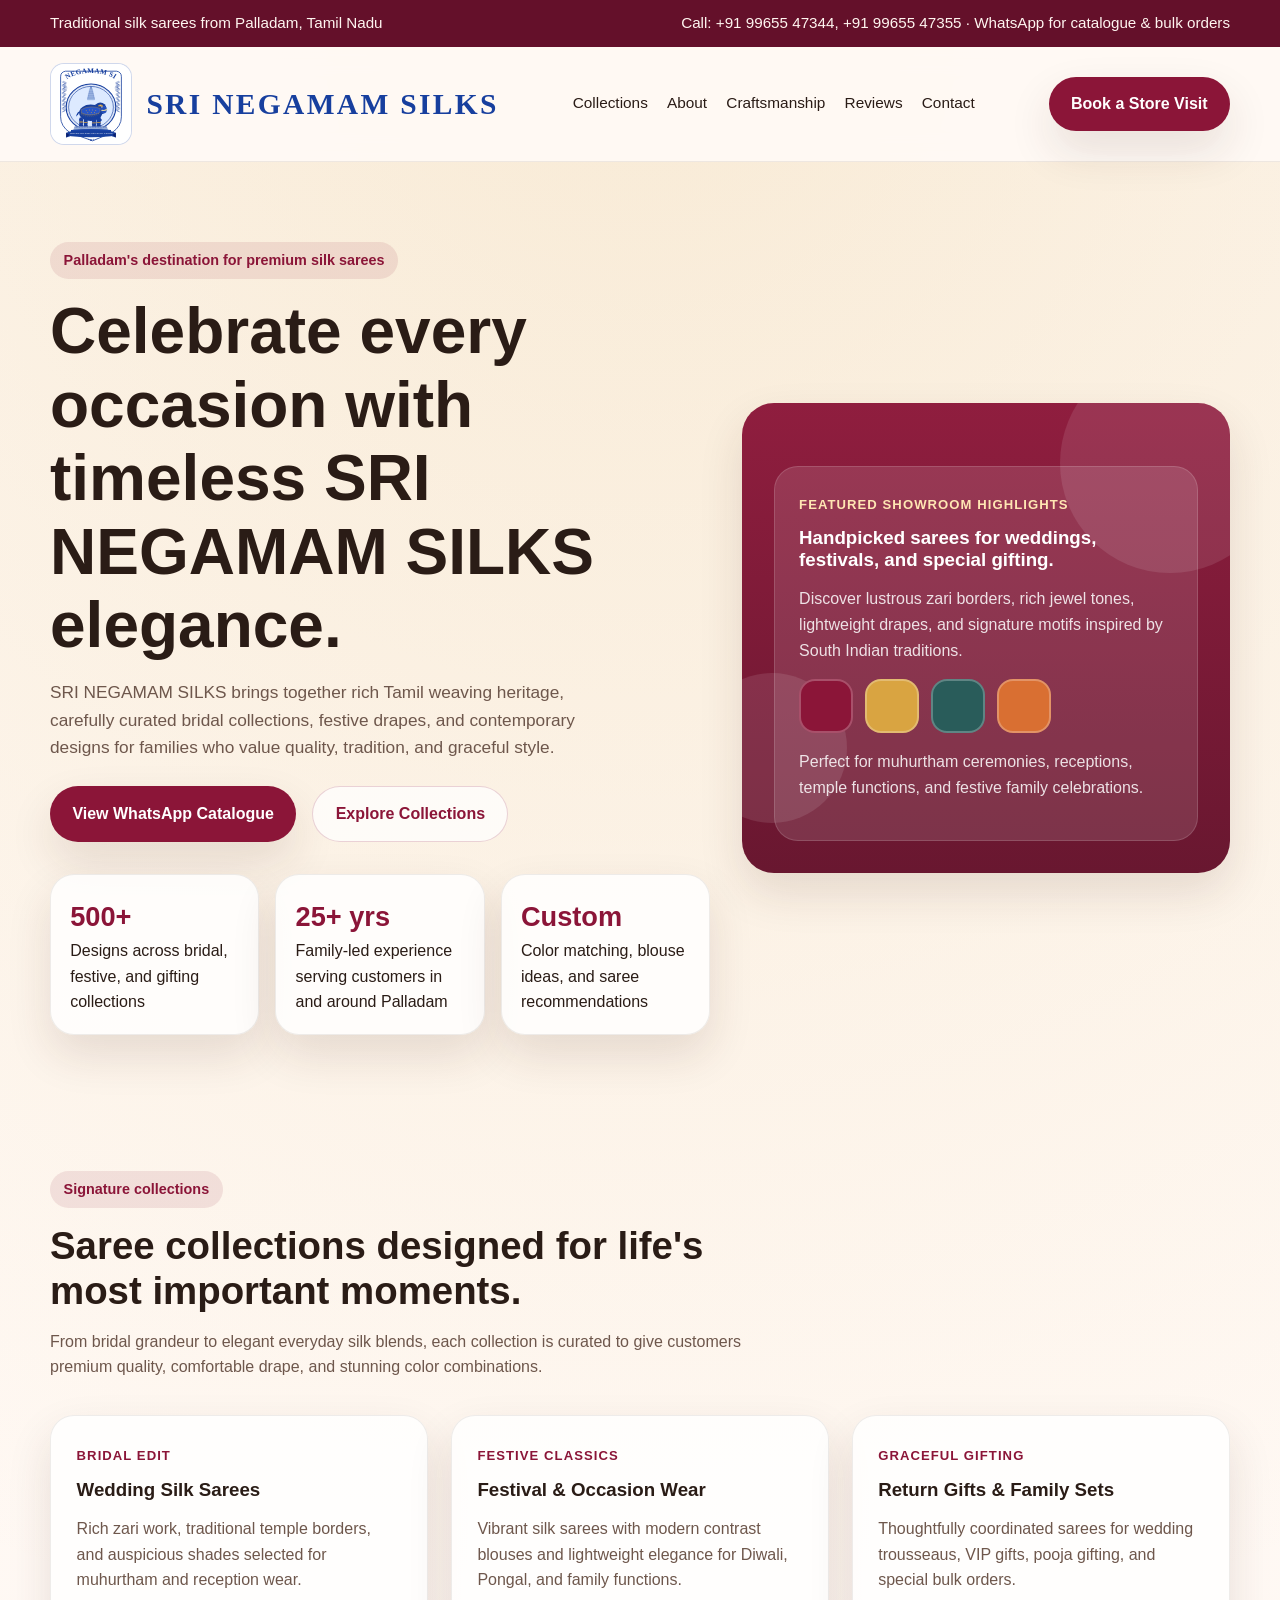
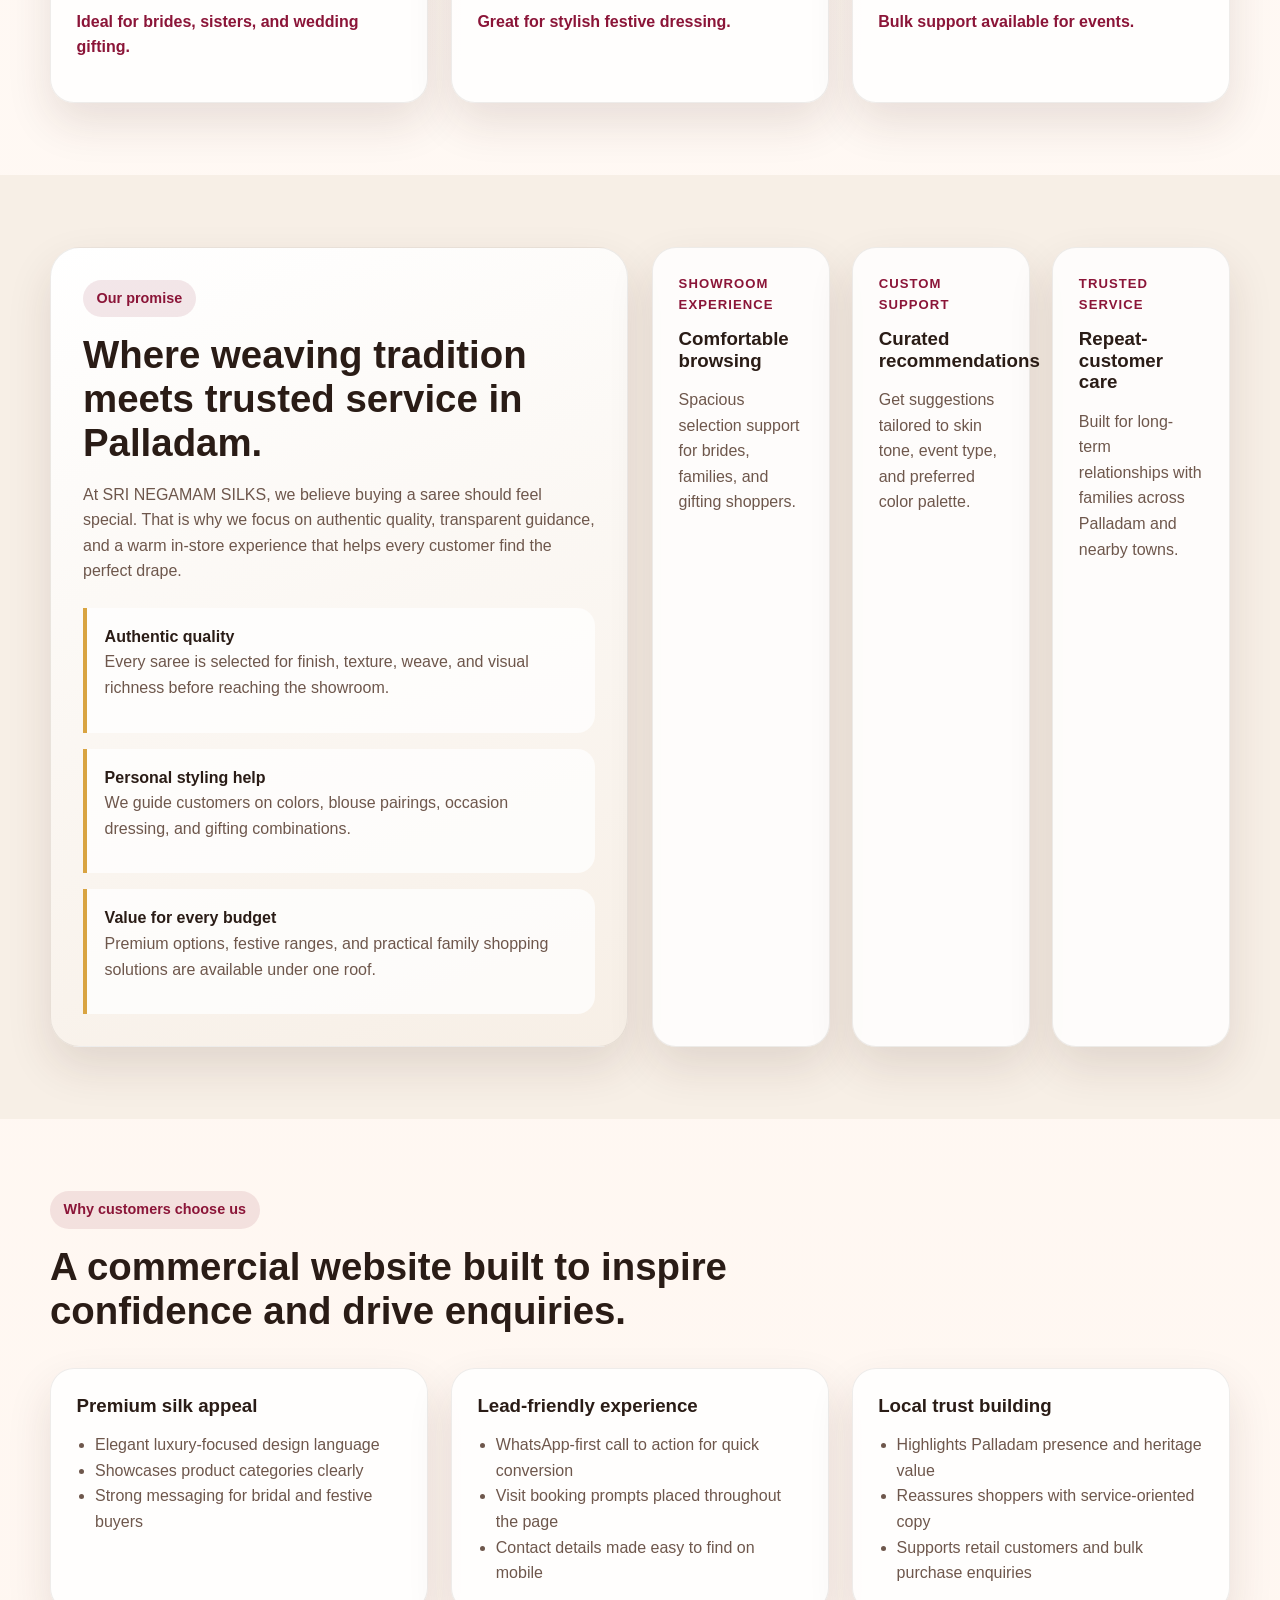
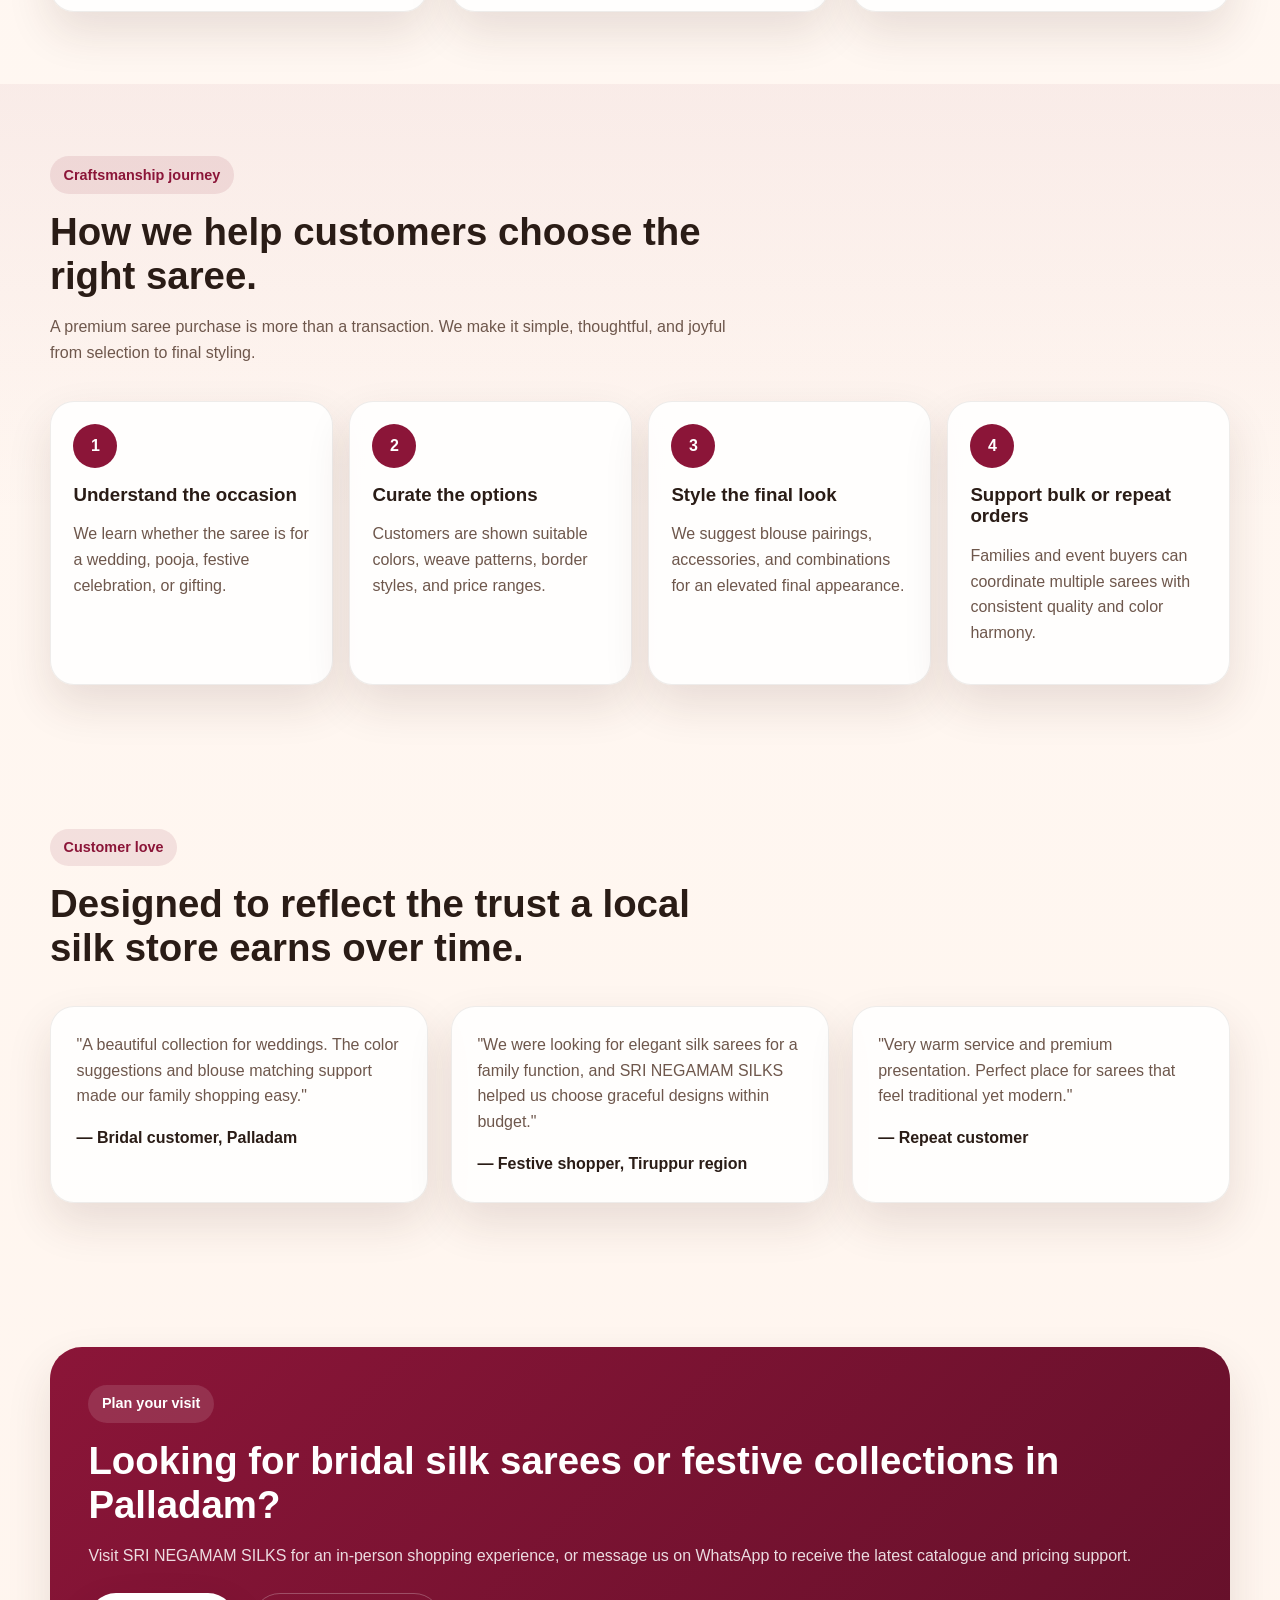
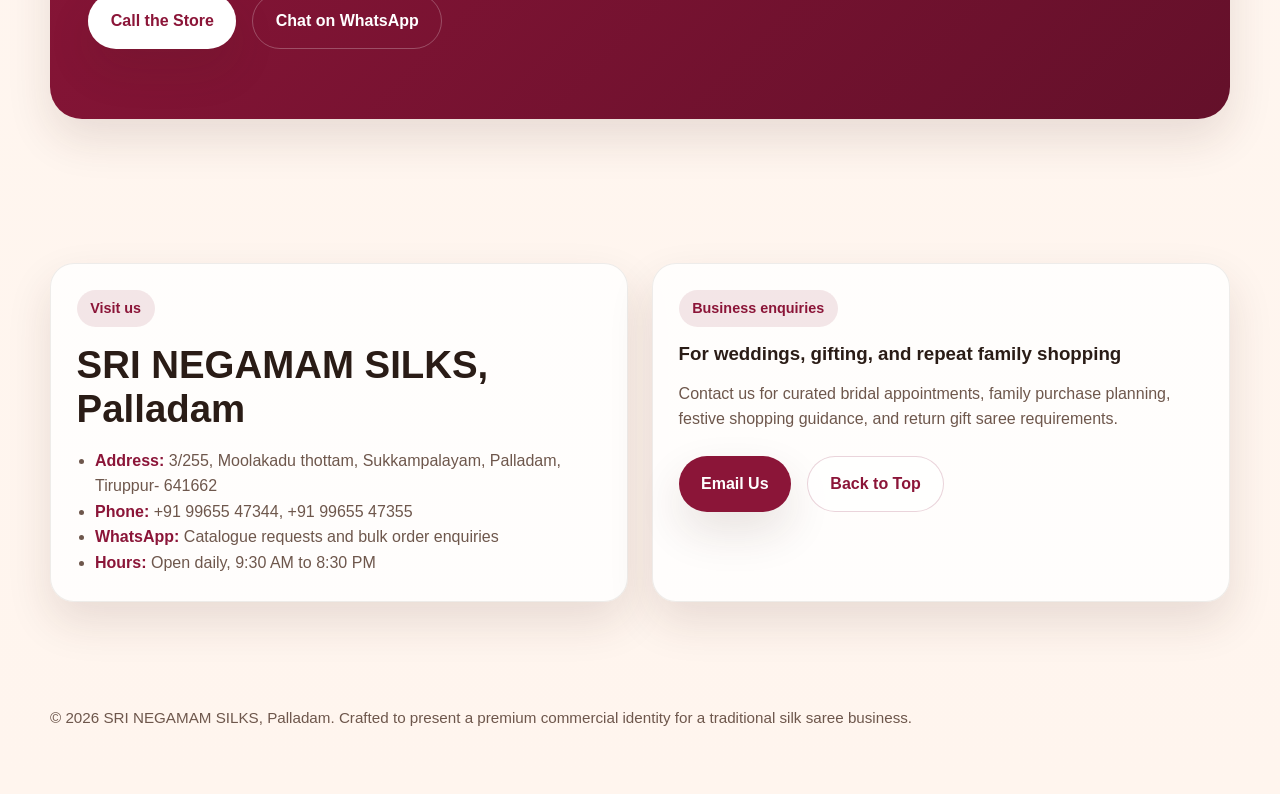
==== commit f03d5f3a: "Update index.html with new SRI NEGAMAM SILKS landing page" ====
--- a/index.html
+++ b/index.html
@@ -504,28 +504,308 @@
     <div class="container">
       <nav>
         <div class="brand-wrap">
-          <div class="brand-logo" role="img" aria-label="SRI NEGAMAM SILKS logo"><svg xmlns="http://www.w3.org/2000/svg" width="520" height="520" viewBox="0 0 520 520" role="img" aria-labelledby="title desc">
-  <title id="title">SRI NEGAMAM SILKS logo</title>
-  <desc id="desc">Stylized blue crest logo for SRI NEGAMAM SILKS.</desc>
-  <defs>
-    <linearGradient id="bg" x1="0" x2="0" y1="0" y2="1">
-      <stop offset="0%" stop-color="#ffffff"/>
-      <stop offset="100%" stop-color="#f4f8ff"/>
-    </linearGradient>
-  </defs>
-  <rect width="520" height="520" rx="28" fill="url(#bg)"/>
-  <circle cx="260" cy="280" r="165" fill="#ffffff" stroke="#173f9e" stroke-width="12"/>
-  <circle cx="260" cy="280" r="135" fill="#eef4ff" stroke="#173f9e" stroke-width="8"/>
-  <path d="M170 324c24-34 44-50 90-50s67 16 91 50" fill="none" stroke="#173f9e" stroke-width="10" stroke-linecap="round"/>
-  <rect x="205" y="232" width="110" height="70" rx="14" fill="#173f9e" opacity="0.1"/>
-  <path d="M200 316h120M220 338h80" stroke="#173f9e" stroke-width="8" stroke-linecap="round"/>
-  <text x="260" y="95" text-anchor="middle" font-family="Georgia, 'Times New Roman', serif" font-size="58" font-weight="700" fill="#173f9e">SRI NEGAMAM</text>
-  <text x="260" y="148" text-anchor="middle" font-family="Georgia, 'Times New Roman', serif" font-size="66" font-weight="700" fill="#173f9e">SILKS</text>
-  <path d="M80 176c46-30 113-46 180-46s134 16 180 46" fill="none" stroke="#173f9e" stroke-width="8"/>
-  <path d="M80 430c46 30 113 46 180 46s134-16 180-46" fill="none" stroke="#173f9e" stroke-width="8"/>
-  <text x="260" y="454" text-anchor="middle" font-family="Georgia, 'Times New Roman', serif" font-size="34" fill="#173f9e">Weaving Heritage into Every Thread</text>
-</svg></div>
-          <img class="brand-logo" src="https://drive.google.com/uc?export=view&id=1EWqBviGYg0mIQNm9pQxHPCchmjuonqeB" alt="SRI NEGAMAM SILKS logo" onerror="this.onerror=null;this.src='logo.svg';" />
+          <!-- Actual logo image from Google Drive -->
+          <div class="brand-logo" role="img" aria-label="SRI NEGAMAM SILKS logo">
+            <img
+              id="logo-img"
+              src="https://uploads.onecompiler.io/448twhky2/44hcuw4tr/1000261002.jpg"
+              alt="SRI NEGAMAM SILKS logo"
+              width="82"
+              height="82"
+              style="width:82px;height:82px;object-fit:contain;border-radius:14px;background:#fff;"
+              onerror="this.style.display='none';document.getElementById('logo-svg-fallback').style.display='block';"
+            />
+            <!-- Fallback SVG shown only if image fails to load -->
+            <svg id="logo-svg-fallback" xmlns="http://www.w3.org/2000/svg" viewBox="0 0 500 500" width="82" height="82" role="img" aria-labelledby="logo-title logo-desc" style="display:none;">
+              <title id="logo-title">SRI NEGAMAM SILKS</title>
+              <desc id="logo-desc">Blue crest logo featuring a decorated temple elephant with a gopuram, woven border frame, and the tagline Weaving Heritage into Every Thread</desc>
+
+              <!-- White background -->
+              <rect width="500" height="500" fill="#ffffff"/>
+
+              <!-- ═══════════════════════════════════════════
+                   OUTER SHIELD / CREST SHAPE
+              ═══════════════════════════════════════════ -->
+              <!-- Main shield outline -->
+              <path d="M60,80 Q60,50 90,45 L410,45 Q440,50 440,80
+                        L440,330 Q440,390 380,430 L260,480 L120,430 Q60,390 60,330 Z"
+                    fill="#ffffff" stroke="#173f9e" stroke-width="5"/>
+
+              <!-- Decorative woven border left panel -->
+              <g fill="none" stroke="#173f9e" stroke-width="2.5">
+                <!-- Left braid -->
+                <path d="M68,110 C75,118 82,114 88,122 C82,130 75,126 68,134"/>
+                <path d="M68,134 C75,142 82,138 88,146 C82,154 75,150 68,158"/>
+                <path d="M68,158 C75,166 82,162 88,170 C82,178 75,174 68,182"/>
+                <path d="M68,182 C75,190 82,186 88,194 C82,202 75,198 68,206"/>
+                <path d="M68,206 C75,214 82,210 88,218 C82,226 75,222 68,230"/>
+                <path d="M68,230 C75,238 82,234 88,242 C82,250 75,246 68,254"/>
+                <path d="M68,254 C75,262 82,258 88,266 C82,274 75,270 68,278"/>
+                <path d="M68,278 C75,286 82,282 88,290 C82,298 75,294 68,302"/>
+                <!-- Left braid second strand -->
+                <path d="M75,106 C82,114 88,110 95,118 C88,126 82,122 75,130"/>
+                <path d="M75,130 C82,138 88,134 95,142 C88,150 82,146 75,154"/>
+                <path d="M75,154 C82,162 88,158 95,166 C88,174 82,170 75,178"/>
+                <path d="M75,178 C82,186 88,182 95,190 C88,198 82,194 75,202"/>
+                <path d="M75,202 C82,210 88,206 95,214 C88,222 82,218 75,226"/>
+                <path d="M75,226 C82,234 88,230 95,238 C88,246 82,242 75,250"/>
+                <path d="M75,250 C82,258 88,254 95,262 C88,270 82,266 75,274"/>
+                <path d="M75,274 C82,282 88,278 95,286 C88,294 82,290 75,298"/>
+              </g>
+
+              <!-- Decorative woven border right panel -->
+              <g fill="none" stroke="#173f9e" stroke-width="2.5">
+                <!-- Right braid -->
+                <path d="M432,110 C425,118 418,114 412,122 C418,130 425,126 432,134"/>
+                <path d="M432,134 C425,142 418,138 412,146 C418,154 425,150 432,158"/>
+                <path d="M432,158 C425,166 418,162 412,170 C418,178 425,174 432,182"/>
+                <path d="M432,182 C425,190 418,186 412,194 C418,202 425,198 432,206"/>
+                <path d="M432,206 C425,214 418,210 412,218 C418,226 425,222 432,230"/>
+                <path d="M432,230 C425,238 418,234 412,242 C418,250 425,246 432,254"/>
+                <path d="M432,254 C425,262 418,258 412,266 C418,274 425,270 432,278"/>
+                <path d="M432,278 C425,286 418,282 412,290 C418,298 425,294 432,302"/>
+                <!-- Right braid second strand -->
+                <path d="M425,106 C418,114 412,110 405,118 C412,126 418,122 425,130"/>
+                <path d="M425,130 C418,138 412,134 405,142 C412,150 418,146 425,154"/>
+                <path d="M425,154 C418,162 412,158 405,166 C412,174 418,170 425,178"/>
+                <path d="M425,178 C418,186 412,182 405,190 C412,198 418,194 425,202"/>
+                <path d="M425,202 C418,210 412,206 405,214 C412,222 418,218 425,226"/>
+                <path d="M425,226 C418,234 412,230 405,238 C412,246 418,242 425,250"/>
+                <path d="M425,250 C418,258 412,254 405,262 C412,270 418,266 425,274"/>
+                <path d="M425,274 C418,282 412,278 405,286 C412,294 418,290 425,298"/>
+              </g>
+
+              <!-- Wheat / palm fronds left -->
+              <g fill="none" stroke="#173f9e" stroke-width="2" opacity="0.7">
+                <path d="M100,150 Q85,130 95,115"/>
+                <path d="M100,155 Q80,140 87,122"/>
+                <path d="M100,160 Q78,150 82,133"/>
+                <path d="M100,165 Q80,160 80,148"/>
+              </g>
+              <!-- Wheat / palm fronds right -->
+              <g fill="none" stroke="#173f9e" stroke-width="2" opacity="0.7">
+                <path d="M400,150 Q415,130 405,115"/>
+                <path d="M400,155 Q420,140 413,122"/>
+                <path d="M400,160 Q422,150 418,133"/>
+                <path d="M400,165 Q420,160 420,148"/>
+              </g>
+
+              <!-- ═══════════════════════════════════════════
+                   BRAND NAME ARC at top
+              ═══════════════════════════════════════════ -->
+              <path id="topArc" d="M 100,95 A 175,80 0 0,1 400,95" fill="none"/>
+              <text font-family="Georgia,'Times New Roman',serif" font-size="44" font-weight="700" fill="#173f9e" letter-spacing="2">
+                <textPath href="#topArc" startOffset="50%" text-anchor="middle">SRI NEGAMAM SILKS</textPath>
+              </text>
+
+              <!-- ═══════════════════════════════════════════
+                   OVAL FRAME for elephant scene
+              ═══════════════════════════════════════════ -->
+              <!-- Outer oval ring -->
+              <ellipse cx="250" cy="270" rx="155" ry="145" fill="#eef4ff" stroke="#173f9e" stroke-width="7"/>
+              <!-- Inner oval ring -->
+              <ellipse cx="250" cy="270" rx="140" ry="130" fill="#ddeaff" stroke="#173f9e" stroke-width="4"/>
+              <!-- Dotted ring detail -->
+              <ellipse cx="250" cy="270" rx="148" ry="138" fill="none" stroke="#173f9e" stroke-width="1.5" stroke-dasharray="4,5"/>
+
+              <!-- ═══════════════════════════════════════════
+                   GOPURAM / TEMPLE TOWER (background)
+              ═══════════════════════════════════════════ -->
+              <g fill="#a8c0e8" stroke="#173f9e" stroke-width="1.2">
+                <!-- Tower base tiers - bottom to top getting narrower -->
+                <rect x="228" y="210" width="44" height="14" rx="1"/>
+                <rect x="231" y="197" width="38" height="14" rx="1"/>
+                <rect x="234" y="184" width="32" height="14" rx="1"/>
+                <rect x="237" y="172" width="26" height="13" rx="1"/>
+                <rect x="240" y="161" width="20" height="12" rx="1"/>
+                <rect x="243" y="151" width="14" height="11" rx="1"/>
+                <!-- Spire -->
+                <path d="M247,151 L250,138 L253,151 Z" fill="#173f9e"/>
+                <!-- Horizontal tier lines -->
+                <line x1="228" y1="215" x2="272" y2="215" stroke="#173f9e" stroke-width="0.8"/>
+                <line x1="231" y1="202" x2="269" y2="202" stroke="#173f9e" stroke-width="0.8"/>
+                <line x1="234" y1="189" x2="266" y2="189" stroke="#173f9e" stroke-width="0.8"/>
+                <line x1="237" y1="177" x2="263" y2="177" stroke="#173f9e" stroke-width="0.8"/>
+              </g>
+
+              <!-- ═══════════════════════════════════════════
+                   ELEPHANT (main figure)
+              ═══════════════════════════════════════════ -->
+              <g fill="#173f9e">
+
+                <!-- Body -->
+                <ellipse cx="248" cy="305" rx="72" ry="52" fill="#173f9e"/>
+
+                <!-- Head -->
+                <circle cx="308" cy="278" r="38" fill="#173f9e"/>
+
+                <!-- Forehead bump -->
+                <ellipse cx="318" cy="265" rx="20" ry="17" fill="#173f9e"/>
+
+                <!-- Ear - large flap -->
+                <ellipse cx="330" cy="285" rx="18" ry="24" fill="#2a55c0" stroke="#173f9e" stroke-width="1"/>
+                <!-- Ear inner detail -->
+                <ellipse cx="330" cy="285" rx="11" ry="16" fill="#173f9e" opacity="0.4"/>
+
+                <!-- Eye -->
+                <circle cx="318" cy="268" r="4" fill="#ffffff"/>
+                <circle cx="319" cy="268" r="2" fill="#0a1f6e"/>
+
+                <!-- Tusk -->
+                <path d="M312,292 Q340,298 350,288 Q355,283 348,278 Q340,290 320,286 Z" fill="#d4c89a"/>
+                <!-- Tusk highlight -->
+                <path d="M316,289 Q336,294 344,285" fill="none" stroke="#f0e8c0" stroke-width="1.5"/>
+
+                <!-- Trunk curling down -->
+                <path d="M300,300 Q288,320 292,342 Q296,358 305,355 Q312,352 310,340 Q307,326 316,310 Z"
+                      fill="#173f9e"/>
+                <!-- Trunk tip curl -->
+                <path d="M305,355 Q316,360 318,350 Q315,342 310,340" fill="#1a3fa0"/>
+
+                <!-- Decorative caparison / saddle cloth -->
+                <path d="M190,285 Q210,270 250,268 Q285,268 308,278
+                          Q308,300 300,308 Q270,318 240,318 Q210,316 190,305 Z"
+                      fill="#2655c8" stroke="#d9a441" stroke-width="2"/>
+                <!-- Caparison decorative dots/pattern -->
+                <circle cx="220" cy="292" r="3" fill="#d9a441"/>
+                <circle cx="240" cy="288" r="3" fill="#d9a441"/>
+                <circle cx="260" cy="287" r="3" fill="#d9a441"/>
+                <circle cx="280" cy="290" r="3" fill="#d9a441"/>
+                <circle cx="230" cy="305" r="3" fill="#d9a441"/>
+                <circle cx="252" cy="303" r="3" fill="#d9a441"/>
+                <circle cx="272" cy="303" r="3" fill="#d9a441"/>
+                <!-- Caparison border fringe -->
+                <path d="M190,305 Q192,315 194,320 M200,308 Q202,318 204,323 M212,312 Q214,322 216,327
+                          M224,314 Q226,324 228,329 M236,315 Q238,325 240,330
+                          M248,315 Q250,325 252,330 M260,314 Q262,324 264,329
+                          M272,312 Q274,322 276,326 M284,308 Q286,318 288,322
+                          M296,304 Q298,313 300,316"
+                      fill="none" stroke="#d9a441" stroke-width="1.5"/>
+
+                <!-- Head decoration / jewelled headband -->
+                <path d="M296,258 Q308,250 322,256 Q326,262 322,268 Q308,260 296,266 Z"
+                      fill="#d9a441" opacity="0.9"/>
+                <!-- Forehead jewel -->
+                <circle cx="310" cy="260" r="4" fill="#d9a441"/>
+                <circle cx="310" cy="260" r="2" fill="#fff8e0"/>
+
+                <!-- Tail -->
+                <path d="M178,295 Q165,300 160,315 Q162,322 168,318 Q172,306 183,305 Z" fill="#173f9e"/>
+                <!-- Tail tuft -->
+                <path d="M162,316 Q155,322 158,328 Q163,326 165,320" fill="#2a55c0"/>
+
+                <!-- LEGS - 4 legs -->
+                <!-- Front right leg -->
+                <rect x="285" y="335" width="26" height="52" rx="13" fill="#173f9e"/>
+                <!-- Front right foot -->
+                <ellipse cx="298" cy="387" rx="15" ry="8" fill="#1a3fa0"/>
+                <!-- Toe lines front right -->
+                <line x1="290" y1="385" x2="290" y2="390" stroke="#0a1f6e" stroke-width="1.5"/>
+                <line x1="298" y1="386" x2="298" y2="392" stroke="#0a1f6e" stroke-width="1.5"/>
+                <line x1="306" y1="385" x2="306" y2="390" stroke="#0a1f6e" stroke-width="1.5"/>
+
+                <!-- Front left leg -->
+                <rect x="256" y="338" width="26" height="52" rx="13" fill="#1a3fa0"/>
+                <!-- Front left foot -->
+                <ellipse cx="269" cy="390" rx="15" ry="8" fill="#1a3fa0"/>
+                <line x1="262" y1="388" x2="262" y2="393" stroke="#0a1f6e" stroke-width="1.5"/>
+                <line x1="270" y1="389" x2="270" y2="395" stroke="#0a1f6e" stroke-width="1.5"/>
+                <line x1="278" y1="388" x2="278" y2="393" stroke="#0a1f6e" stroke-width="1.5"/>
+
+                <!-- Back right leg -->
+                <rect x="205" y="335" width="24" height="52" rx="12" fill="#173f9e"/>
+                <ellipse cx="217" cy="387" rx="14" ry="8" fill="#1a3fa0"/>
+                <line x1="210" y1="385" x2="210" y2="390" stroke="#0a1f6e" stroke-width="1.5"/>
+                <line x1="217" y1="386" x2="217" y2="392" stroke="#0a1f6e" stroke-width="1.5"/>
+                <line x1="224" y1="385" x2="224" y2="390" stroke="#0a1f6e" stroke-width="1.5"/>
+
+                <!-- Back left leg -->
+                <rect x="176" y="333" width="24" height="52" rx="12" fill="#1a3fa0"/>
+                <ellipse cx="188" cy="385" rx="14" ry="8" fill="#1a3fa0"/>
+                <line x1="181" y1="383" x2="181" y2="388" stroke="#0a1f6e" stroke-width="1.5"/>
+                <line x1="188" y1="384" x2="188" y2="390" stroke="#0a1f6e" stroke-width="1.5"/>
+                <line x1="195" y1="383" x2="195" y2="388" stroke="#0a1f6e" stroke-width="1.5"/>
+
+                <!-- Anklet decorations on legs -->
+                <rect x="285" y="362" width="26" height="5" rx="2" fill="#d9a441"/>
+                <rect x="256" y="365" width="26" height="5" rx="2" fill="#d9a441"/>
+                <rect x="205" y="362" width="24" height="5" rx="2" fill="#d9a441"/>
+                <rect x="176" y="360" width="24" height="5" rx="2" fill="#d9a441"/>
+
+              </g>
+
+              <!-- ═══════════════════════════════════════════
+                   WOVEN LOOM / PLATFORM under elephant
+              ═══════════════════════════════════════════ -->
+              <g stroke="#173f9e" stroke-width="2" fill="none">
+                <!-- Platform base -->
+                <rect x="148" y="390" width="200" height="12" rx="3" fill="#ccd9f0" stroke="#173f9e" stroke-width="2"/>
+                <!-- Warp threads (vertical) -->
+                <line x1="158" y1="390" x2="158" y2="402"/>
+                <line x1="168" y1="390" x2="168" y2="402"/>
+                <line x1="178" y1="390" x2="178" y2="402"/>
+                <line x1="188" y1="390" x2="188" y2="402"/>
+                <line x1="198" y1="390" x2="198" y2="402"/>
+                <line x1="208" y1="390" x2="208" y2="402"/>
+                <line x1="218" y1="390" x2="218" y2="402"/>
+                <line x1="228" y1="390" x2="228" y2="402"/>
+                <line x1="238" y1="390" x2="238" y2="402"/>
+                <line x1="248" y1="390" x2="248" y2="402"/>
+                <line x1="258" y1="390" x2="258" y2="402"/>
+                <line x1="268" y1="390" x2="268" y2="402"/>
+                <line x1="278" y1="390" x2="278" y2="402"/>
+                <line x1="288" y1="390" x2="288" y2="402"/>
+                <line x1="298" y1="390" x2="298" y2="402"/>
+                <line x1="308" y1="390" x2="308" y2="402"/>
+                <line x1="318" y1="390" x2="318" y2="402"/>
+                <line x1="328" y1="390" x2="328" y2="402"/>
+                <line x1="338" y1="390" x2="338" y2="402"/>
+                <!-- Weft line (horizontal) -->
+                <line x1="148" y1="396" x2="348" y2="396" stroke="#173f9e" stroke-width="1.5"/>
+                <!-- Second platform row -->
+                <rect x="144" y="402" width="208" height="8" rx="2" fill="#b8cce8" stroke="#173f9e" stroke-width="1.5"/>
+                <!-- Third platform base -->
+                <rect x="140" y="410" width="216" height="6" rx="2" fill="#a0b8d8" stroke="#173f9e" stroke-width="1.5"/>
+              </g>
+
+              <!-- ═══════════════════════════════════════════
+                   RIBBON BANNER at bottom
+              ═══════════════════════════════════════════ -->
+              <!-- Banner left tail -->
+              <path d="M95,430 L130,418 L130,448 L95,460 Z" fill="#173f9e"/>
+              <!-- Banner right tail -->
+              <path d="M405,430 L370,418 L370,448 L405,460 Z" fill="#173f9e"/>
+              <!-- Banner left notch -->
+              <path d="M95,430 L115,444 L95,460" fill="#0a1f6e"/>
+              <!-- Banner right notch -->
+              <path d="M405,430 L385,444 L405,460" fill="#0a1f6e"/>
+              <!-- Main banner body -->
+              <path d="M125,413 Q250,400 375,413 L375,452 Q250,465 125,452 Z" fill="#173f9e"/>
+              <!-- Banner highlight line top -->
+              <path d="M130,416 Q250,404 370,416" fill="none" stroke="#2a5ad4" stroke-width="1.5"/>
+
+              <!-- Tagline text on banner -->
+              <text x="250" y="438"
+                    text-anchor="middle"
+                    font-family="Georgia,'Times New Roman',serif"
+                    font-size="17"
+                    font-style="italic"
+                    fill="#ffffff"
+                    letter-spacing="0.5">Weaving Heritage into Every Thread</text>
+
+              <!-- ═══════════════════════════════════════════
+                   BOTTOM SHIELD POINT decorative flourish
+              ═══════════════════════════════════════════ -->
+              <g fill="#173f9e">
+                <circle cx="250" cy="476" r="5"/>
+                <circle cx="235" cy="470" r="3"/>
+                <circle cx="265" cy="470" r="3"/>
+                <path d="M240,472 Q250,480 260,472" fill="none" stroke="#173f9e" stroke-width="2"/>
+              </g>
+
+            </svg>
+          </div>
+
           <div class="brand" aria-label="SRI NEGAMAM SILKS">SRI NEGAMAM SILKS</div>
         </div>
         <div class="nav-links">
@@ -746,15 +1026,15 @@
         </div>
         <div class="testimonials">
           <article class="testimonial">
-            <p>“A beautiful collection for weddings. The color suggestions and blouse matching support made our family shopping easy.”</p>
+            <p>"A beautiful collection for weddings. The color suggestions and blouse matching support made our family shopping easy."</p>
             <strong>— Bridal customer, Palladam</strong>
           </article>
           <article class="testimonial">
-            <p>“We were looking for elegant silk sarees for a family function, and SRI NEGAMAM SILKS helped us choose graceful designs within budget.”</p>
+            <p>"We were looking for elegant silk sarees for a family function, and SRI NEGAMAM SILKS helped us choose graceful designs within budget."</p>
             <strong>— Festive shopper, Tiruppur region</strong>
           </article>
           <article class="testimonial">
-            <p>“Very warm service and premium presentation. Perfect place for sarees that feel traditional yet modern.”</p>
+            <p>"Very warm service and premium presentation. Perfect place for sarees that feel traditional yet modern."</p>
             <strong>— Repeat customer</strong>
           </article>
         </div>
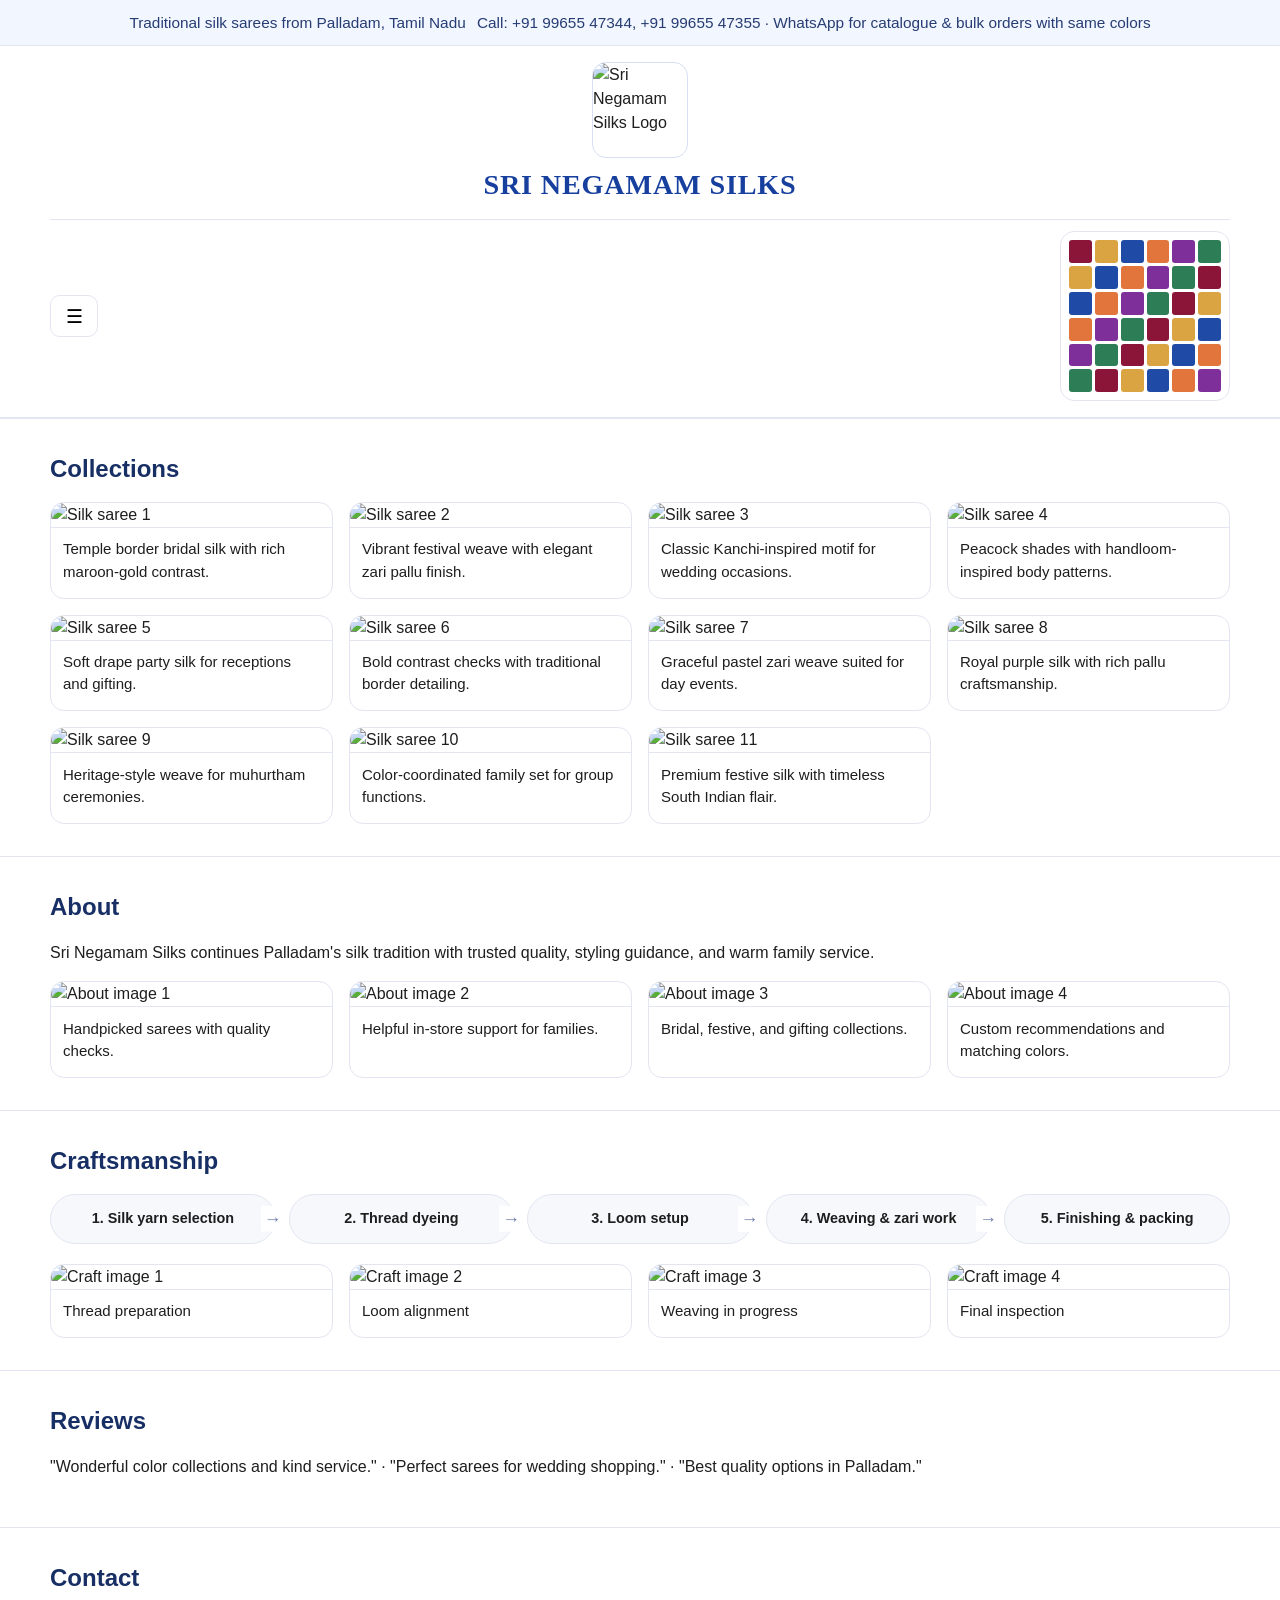
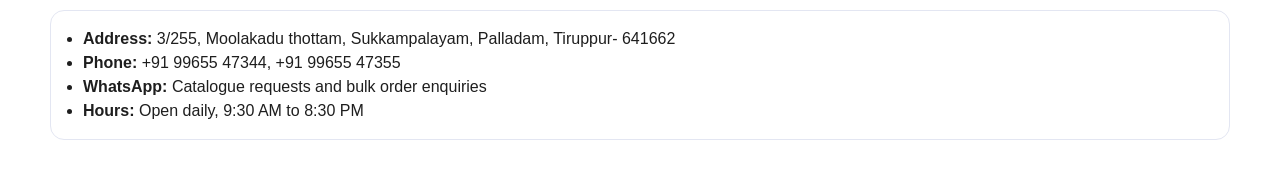
==== commit 00eff5f4: "Restructure homepage to match provided wireframe" ====
--- a/index.html
+++ b/index.html
@@ -3,1065 +3,302 @@
 <head>
   <meta charset="UTF-8" />
   <meta name="viewport" content="width=device-width, initial-scale=1.0" />
-  <meta
-    name="description"
-    content="SRI NEGAMAM SILKS in Palladam offers elegant silk sarees, wedding collections, festive drapes, and custom weaving inspired by Tamil Nadu handloom traditions."
-  />
-  <meta
-    name="keywords"
-    content="SRI NEGAMAM SILKS, Palladam silk sarees, Tamil Nadu handloom sarees, bridal sarees, festive sarees"
-  />
-  <meta name="google-site-verification" content="y23ovCnCIfhEont0WRIXDGXxixSjN37bHS4F6o_umiw" />
-  <title>SRI NEGAMAM SILKS | Premium Sarees in Palladam</title>
+  <title>Sri Negamam Silks</title>
   <style>
     :root {
-      --bg: #fffaf6;
-      --surface: #ffffff;
-      --surface-alt: #f7efe6;
-      --text: #2a1c16;
-      --muted: #6e574c;
-      --primary: #8b1538;
-      --primary-dark: #64102a;
-      --accent: #d9a441;
-      --border: rgba(42, 28, 22, 0.08);
-      --shadow: 0 20px 45px rgba(64, 33, 21, 0.12);
-      --radius: 24px;
-      --max-width: 1180px;
-    }
-
-    * {
-      box-sizing: border-box;
-    }
-
-    html {
-      scroll-behavior: smooth;
-    }
-
+      --brand-blue: #173f9e;
+      --bg: #ffffff;
+      --soft: #f7f8fc;
+      --line: #e3e6f2;
+      --text: #1e1e1e;
+    }
+    * { box-sizing: border-box; }
     body {
       margin: 0;
       font-family: Arial, Helvetica, sans-serif;
       color: var(--text);
-      background:
-        radial-gradient(circle at top, rgba(217, 164, 65, 0.18), transparent 30%),
-        linear-gradient(180deg, #fffaf6 0%, #fff5ee 100%);
-      line-height: 1.6;
-    }
-
-    a {
-      color: inherit;
-      text-decoration: none;
-    }
-
-    img {
-      max-width: 100%;
-      display: block;
-    }
-
-    .container {
-      width: min(var(--max-width), calc(100% - 2rem));
-      margin: 0 auto;
-    }
+      background: var(--bg);
+      line-height: 1.5;
+    }
+    img { width: 100%; display: block; border-radius: 12px; }
+    .container { width: min(1180px, calc(100% - 2rem)); margin: 0 auto; }
 
     .topbar {
-      background: var(--primary-dark);
-      color: #fff5f0;
-      font-size: 0.95rem;
-    }
-
-    .topbar .container {
+      background: #f2f6ff;
+      border-bottom: 1px solid var(--line);
+      padding: 0.7rem 0;
+      font-size: 0.96rem;
+      color: #263c73;
+    }
+    .topbar-line {
       display: flex;
-      justify-content: space-between;
-      gap: 1rem;
-      padding: 0.7rem 0;
+      gap: 0.7rem;
+      align-items: center;
+      justify-content: center;
+      text-align: center;
       flex-wrap: wrap;
     }
 
-    header {
-      position: sticky;
-      top: 0;
-      z-index: 20;
-      background: rgba(255, 250, 246, 0.92);
-      backdrop-filter: blur(12px);
-      border-bottom: 1px solid var(--border);
-    }
-
-    nav {
+    header { border-bottom: 1px solid var(--line); }
+    .brand-center {
       display: flex;
-      justify-content: space-between;
+      flex-direction: column;
       align-items: center;
-      padding: 1rem 0;
-      gap: 1rem;
-    }
-
-    .brand-wrap {
-      display: flex;
-      align-items: center;
-      gap: 0.9rem;
-      min-width: 0;
-    }
-
+      justify-content: center;
+      padding: 1rem 0 0.8rem;
+    }
     .brand-logo {
-      width: 82px;
-      height: 82px;
+      width: 96px;
+      height: 96px;
       object-fit: contain;
       border-radius: 14px;
-      background: #fff;
-      border: 1px solid rgba(23, 63, 158, 0.2);
-    }
-
-    .brand-logo svg {
-      width: 100%;
-      height: 100%;
-      display: block;
-      border-radius: inherit;
-    }
-
-    .brand {
-      color: #173f9e;
+      border: 1px solid #d6dff4;
+      background: #fff;
+    }
+    .brand-name {
+      margin-top: 0.35rem;
+      color: var(--brand-blue);
       font-family: Georgia, "Times New Roman", serif;
-      font-size: clamp(1.45rem, 2.3vw, 2.25rem);
-      font-weight: 800;
-      letter-spacing: 0.08em;
+      font-size: clamp(1.3rem, 2.2vw, 2rem);
+      font-weight: 700;
+      letter-spacing: 0.03em;
       text-transform: uppercase;
       text-align: center;
-      line-height: 1.1;
-      white-space: nowrap;
-    }
-
-    .nav-links {
-      display: flex;
-      gap: 1.2rem;
-      flex-wrap: wrap;
-      justify-content: center;
-      font-size: 0.96rem;
-    }
-
-    .cta,
-    .btn-secondary {
-      display: inline-flex;
+    }
+
+    .menu-row {
+      display: grid;
+      grid-template-columns: 1fr auto;
+      gap: 1rem;
       align-items: center;
-      justify-content: center;
-      border-radius: 999px;
-      padding: 0.9rem 1.4rem;
-      font-weight: 700;
-      transition: 0.25s ease;
-    }
-
-    .cta {
-      background: var(--primary);
-      color: #fff;
-      box-shadow: var(--shadow);
-    }
-
-    .cta:hover {
-      background: #a11c45;
-      transform: translateY(-2px);
-    }
-
-    .btn-secondary {
-      border: 1px solid rgba(139, 21, 56, 0.18);
-      background: rgba(255, 255, 255, 0.72);
-      color: var(--primary);
-    }
-
-    .hero {
-      padding: 5rem 0 4rem;
-    }
-
-    .hero-grid {
-      display: grid;
-      grid-template-columns: 1.15fr 0.85fr;
-      gap: 2rem;
-      align-items: center;
-    }
-
-    .eyebrow {
-      display: inline-block;
-      padding: 0.45rem 0.85rem;
-      border-radius: 999px;
-      background: rgba(139, 21, 56, 0.1);
-      color: var(--primary);
-      font-weight: 700;
-      font-size: 0.9rem;
-      margin-bottom: 1rem;
-    }
-
-    h1,
-    h2,
-    h3 {
-      line-height: 1.15;
-      margin: 0 0 1rem;
-    }
-
-    h1 {
-      font-size: clamp(2.5rem, 5vw, 4.6rem);
-    }
-
-    h2 {
-      font-size: clamp(2rem, 3vw, 3rem);
-    }
-
-    p {
-      margin: 0 0 1rem;
-      color: var(--muted);
-    }
-
-    .hero-copy p {
-      max-width: 60ch;
-      font-size: 1.08rem;
-    }
-
-    .hero-actions,
-    .contact-actions {
-      display: flex;
-      gap: 1rem;
-      flex-wrap: wrap;
-      margin: 1.5rem 0 2rem;
-    }
-
-    .hero-stats {
-      display: grid;
-      grid-template-columns: repeat(3, minmax(0, 1fr));
-      gap: 1rem;
-    }
-
-    .stat-card,
-    .feature-card,
-    .collection-card,
-    .testimonial,
-    .contact-card,
-    .highlight-card {
-      background: rgba(255, 255, 255, 0.82);
-      border: 1px solid var(--border);
-      border-radius: var(--radius);
-      box-shadow: var(--shadow);
-    }
-
-    .stat-card {
-      padding: 1.2rem;
-    }
-
-    .stat-card strong {
-      display: block;
-      font-size: 1.7rem;
-      color: var(--primary);
-    }
-
-    .hero-panel {
-      background: linear-gradient(180deg, rgba(139, 21, 56, 0.96), rgba(100, 16, 42, 0.97));
-      border-radius: 32px;
-      color: #fff;
-      padding: 2rem;
-      box-shadow: var(--shadow);
-      position: relative;
-      overflow: hidden;
-      min-height: 470px;
-      display: flex;
-      flex-direction: column;
-      justify-content: flex-end;
-    }
-
-    .hero-panel::before,
-    .hero-panel::after {
-      content: "";
+      padding: 0.7rem 0 1rem;
+      border-top: 1px solid var(--line);
+    }
+    .menu-wrap { position: relative; }
+    .menu-btn {
+      border: 1px solid var(--line);
+      background: #fff;
+      border-radius: 10px;
+      height: 42px;
+      width: 48px;
+      font-size: 1.2rem;
+      cursor: pointer;
+    }
+    .menu-links {
       position: absolute;
-      border-radius: 50%;
-      background: rgba(255, 255, 255, 0.1);
-    }
-
-    .hero-panel::before {
-      width: 220px;
-      height: 220px;
-      top: -50px;
-      right: -50px;
-    }
-
-    .hero-panel::after {
-      width: 150px;
-      height: 150px;
-      bottom: 50px;
-      left: -45px;
-    }
-
-    .fabric-card {
-      position: relative;
-      z-index: 1;
-      background: rgba(255, 255, 255, 0.12);
-      border: 1px solid rgba(255, 255, 255, 0.14);
-      border-radius: 24px;
-      padding: 1.5rem;
-    }
-
-    .fabric-palette {
-      display: flex;
-      gap: 0.75rem;
-      margin: 1rem 0;
-    }
-
-    .swatch {
-      width: 54px;
-      height: 54px;
-      border-radius: 16px;
-      border: 2px solid rgba(255, 255, 255, 0.25);
-    }
-
-    section {
-      padding: 4.5rem 0;
-    }
-
-    .section-heading {
-      max-width: 700px;
-      margin-bottom: 2.2rem;
-    }
-
-    .collections,
-    .features,
-    .testimonials,
-    .highlights {
-      display: grid;
-      grid-template-columns: repeat(3, minmax(0, 1fr));
-      gap: 1.4rem;
-    }
-
-    .collection-card,
-    .feature-card,
-    .testimonial,
-    .highlight-card,
-    .contact-card {
-      padding: 1.6rem;
-    }
-
-    .card-tag {
-      display: inline-block;
-      font-size: 0.82rem;
-      font-weight: 700;
-      text-transform: uppercase;
-      letter-spacing: 0.08em;
-      color: var(--primary);
-      margin-bottom: 0.8rem;
-    }
-
-    .price {
-      color: var(--primary);
-      font-weight: 700;
-      margin-top: 0.75rem;
-    }
-
-    .feature-card ul,
-    .contact-list {
-      padding-left: 1.15rem;
-      margin: 0;
-      color: var(--muted);
-    }
-
-    .story {
-      background: var(--surface-alt);
-    }
-
-    .story-grid,
-    .contact-grid {
-      display: grid;
-      grid-template-columns: repeat(2, minmax(0, 1fr));
-      gap: 1.5rem;
-      align-items: stretch;
-    }
-
-    .story-panel {
-      background: linear-gradient(160deg, #fff, #f7efe6);
-      border-radius: 30px;
-      padding: 2rem;
-      border: 1px solid var(--border);
-      box-shadow: var(--shadow);
-    }
-
-    .story-points {
-      display: grid;
-      gap: 1rem;
-      margin-top: 1.5rem;
-    }
-
-    .story-point {
-      padding: 1rem 1.1rem;
-      border-left: 4px solid var(--accent);
-      background: rgba(255, 255, 255, 0.75);
-      border-radius: 0 18px 18px 0;
-    }
-
-    .process {
-      background: linear-gradient(180deg, rgba(139, 21, 56, 0.05), transparent 65%);
-    }
-
-    .process-line {
+      top: calc(100% + 8px);
+      left: 0;
+      background: #fff;
+      border: 1px solid var(--line);
+      border-radius: 12px;
+      padding: 0.6rem;
+      min-width: 220px;
+      display: none;
+      box-shadow: 0 8px 24px rgba(16, 30, 70, 0.12);
+      z-index: 10;
+    }
+    .menu-links.show { display: grid; }
+    .menu-links a {
+      padding: 0.55rem 0.65rem;
+      border-radius: 8px;
+      text-decoration: none;
+      color: #1e2d56;
+      font-weight: 600;
+    }
+    .menu-links a:hover { background: var(--soft); }
+
+    .weave-6x6 {
+      width: 170px;
+      height: 170px;
+      display: grid;
+      grid-template-columns: repeat(6, 1fr);
+      gap: 3px;
+      padding: 8px;
+      background: #fff;
+      border: 1px solid var(--line);
+      border-radius: 14px;
+    }
+    .weave-6x6 span { border-radius: 3px; }
+
+    section { padding: 2rem 0; border-top: 1px solid var(--line); }
+    h2 { margin: 0 0 0.9rem; color: #172f64; }
+
+    .card-grid-11 {
       display: grid;
       grid-template-columns: repeat(4, minmax(0, 1fr));
       gap: 1rem;
     }
-
-    .step {
-      padding: 1.4rem;
-      border-radius: 24px;
-      background: rgba(255, 255, 255, 0.86);
-      border: 1px solid var(--border);
-      box-shadow: var(--shadow);
-    }
-
-    .step-number {
-      width: 44px;
-      height: 44px;
-      display: inline-flex;
-      align-items: center;
-      justify-content: center;
-      border-radius: 50%;
-      background: var(--primary);
-      color: white;
-      font-weight: 700;
-      margin-bottom: 1rem;
-    }
-
-    .cta-band {
-      background: linear-gradient(135deg, var(--primary) 0%, var(--primary-dark) 100%);
-      color: white;
-      border-radius: 32px;
-      padding: 2.4rem;
-      box-shadow: var(--shadow);
-    }
-
-    .cta-band p,
-    .hero-panel p {
-      color: rgba(255, 255, 255, 0.85);
-    }
-
-    .contact-card strong {
-      color: var(--primary);
-    }
-
-    footer {
-      padding: 2rem 0 3rem;
-      color: var(--muted);
-      font-size: 0.95rem;
-    }
-
-    @media (max-width: 960px) {
-      .hero-grid,
-      .story-grid,
-      .contact-grid,
-      .process-line,
-      .collections,
-      .features,
-      .testimonials,
-      .highlights {
-        grid-template-columns: 1fr;
-      }
-
-      .hero-stats {
-        grid-template-columns: 1fr;
-      }
-
-      nav {
-        flex-direction: column;
-      }
-
-      .brand-wrap {
-        flex-direction: column;
-      }
-
-      .brand {
-        white-space: normal;
-      }
-    }
-
-    @media (max-width: 640px) {
-      .hero {
-        padding-top: 3rem;
-      }
-
-      .topbar .container,
-      .hero-actions,
-      .contact-actions {
-        flex-direction: column;
-      }
-
-      .cta,
-      .btn-secondary {
-        width: 100%;
-      }
-
-      .hero-panel {
-        min-height: auto;
-      }
+    .card {
+      background: #fff;
+      border: 1px solid var(--line);
+      border-radius: 14px;
+      overflow: hidden;
+    }
+    .card p {
+      margin: 0;
+      padding: 0.65rem 0.75rem 0.9rem;
+      border-top: 1px solid var(--line);
+      font-size: 0.94rem;
+    }
+
+    .about-grid,
+    .craft-images {
+      display: grid;
+      grid-template-columns: repeat(4, minmax(0, 1fr));
+      gap: 1rem;
+    }
+
+    .cycle {
+      display: grid;
+      grid-template-columns: repeat(5, minmax(0, 1fr));
+      gap: 0.8rem;
+      margin-bottom: 1.2rem;
+    }
+    .cycle-step {
+      border: 1px solid var(--line);
+      border-radius: 999px;
+      padding: 0.85rem;
+      text-align: center;
+      background: var(--soft);
+      font-weight: 600;
+      font-size: 0.9rem;
+      position: relative;
+    }
+    .cycle-step:not(:last-child)::after {
+      content: "→";
+      position: absolute;
+      right: -0.62rem;
+      top: 50%;
+      transform: translateY(-50%);
+      color: #6f7daa;
+      font-size: 1.1rem;
+      background: white;
+      padding: 0 0.2rem;
+    }
+
+    .contact-card {
+      background: #fff;
+      border: 1px solid var(--line);
+      border-radius: 14px;
+      padding: 1rem;
+    }
+    .contact-list { margin: 0; padding-left: 1rem; }
+
+    @media (max-width: 920px) {
+      .card-grid-11 { grid-template-columns: repeat(2, minmax(0, 1fr)); }
+      .about-grid, .craft-images { grid-template-columns: repeat(2, minmax(0, 1fr)); }
+      .cycle { grid-template-columns: 1fr; }
+      .cycle-step:not(:last-child)::after { content: "↓"; right: 50%; top: auto; bottom: -0.85rem; transform: translateX(50%); }
+    }
+    @media (max-width: 520px) {
+      .menu-row { grid-template-columns: 1fr; }
+      .weave-6x6 { margin-inline: auto; }
+      .card-grid-11 { grid-template-columns: 1fr; }
     }
   </style>
 </head>
 <body>
   <div class="topbar">
-    <div class="container">
+    <div class="container topbar-line">
       <span>Traditional silk sarees from Palladam, Tamil Nadu</span>
-      <span>Call: +91 99655 47344, +91 99655 47355 · WhatsApp for catalogue &amp; bulk orders</span>
+      <span>Call: +91 99655 47344, +91 99655 47355 · WhatsApp for catalogue &amp; bulk orders with same colors</span>
     </div>
   </div>
 
   <header>
     <div class="container">
-      <nav>
-        <div class="brand-wrap">
-          <!-- Actual logo image from Google Drive -->
-          <div class="brand-logo" role="img" aria-label="SRI NEGAMAM SILKS logo">
-            <img
-              id="logo-img"
-              src="https://uploads.onecompiler.io/448twhky2/44hcuw4tr/1000261002.jpg"
-              alt="SRI NEGAMAM SILKS logo"
-              width="82"
-              height="82"
-              style="width:82px;height:82px;object-fit:contain;border-radius:14px;background:#fff;"
-              onerror="this.style.display='none';document.getElementById('logo-svg-fallback').style.display='block';"
-            />
-            <!-- Fallback SVG shown only if image fails to load -->
-            <svg id="logo-svg-fallback" xmlns="http://www.w3.org/2000/svg" viewBox="0 0 500 500" width="82" height="82" role="img" aria-labelledby="logo-title logo-desc" style="display:none;">
-              <title id="logo-title">SRI NEGAMAM SILKS</title>
-              <desc id="logo-desc">Blue crest logo featuring a decorated temple elephant with a gopuram, woven border frame, and the tagline Weaving Heritage into Every Thread</desc>
-
-              <!-- White background -->
-              <rect width="500" height="500" fill="#ffffff"/>
-
-              <!-- ═══════════════════════════════════════════
-                   OUTER SHIELD / CREST SHAPE
-              ═══════════════════════════════════════════ -->
-              <!-- Main shield outline -->
-              <path d="M60,80 Q60,50 90,45 L410,45 Q440,50 440,80
-                        L440,330 Q440,390 380,430 L260,480 L120,430 Q60,390 60,330 Z"
-                    fill="#ffffff" stroke="#173f9e" stroke-width="5"/>
-
-              <!-- Decorative woven border left panel -->
-              <g fill="none" stroke="#173f9e" stroke-width="2.5">
-                <!-- Left braid -->
-                <path d="M68,110 C75,118 82,114 88,122 C82,130 75,126 68,134"/>
-                <path d="M68,134 C75,142 82,138 88,146 C82,154 75,150 68,158"/>
-                <path d="M68,158 C75,166 82,162 88,170 C82,178 75,174 68,182"/>
-                <path d="M68,182 C75,190 82,186 88,194 C82,202 75,198 68,206"/>
-                <path d="M68,206 C75,214 82,210 88,218 C82,226 75,222 68,230"/>
-                <path d="M68,230 C75,238 82,234 88,242 C82,250 75,246 68,254"/>
-                <path d="M68,254 C75,262 82,258 88,266 C82,274 75,270 68,278"/>
-                <path d="M68,278 C75,286 82,282 88,290 C82,298 75,294 68,302"/>
-                <!-- Left braid second strand -->
-                <path d="M75,106 C82,114 88,110 95,118 C88,126 82,122 75,130"/>
-                <path d="M75,130 C82,138 88,134 95,142 C88,150 82,146 75,154"/>
-                <path d="M75,154 C82,162 88,158 95,166 C88,174 82,170 75,178"/>
-                <path d="M75,178 C82,186 88,182 95,190 C88,198 82,194 75,202"/>
-                <path d="M75,202 C82,210 88,206 95,214 C88,222 82,218 75,226"/>
-                <path d="M75,226 C82,234 88,230 95,238 C88,246 82,242 75,250"/>
-                <path d="M75,250 C82,258 88,254 95,262 C88,270 82,266 75,274"/>
-                <path d="M75,274 C82,282 88,278 95,286 C88,294 82,290 75,298"/>
-              </g>
-
-              <!-- Decorative woven border right panel -->
-              <g fill="none" stroke="#173f9e" stroke-width="2.5">
-                <!-- Right braid -->
-                <path d="M432,110 C425,118 418,114 412,122 C418,130 425,126 432,134"/>
-                <path d="M432,134 C425,142 418,138 412,146 C418,154 425,150 432,158"/>
-                <path d="M432,158 C425,166 418,162 412,170 C418,178 425,174 432,182"/>
-                <path d="M432,182 C425,190 418,186 412,194 C418,202 425,198 432,206"/>
-                <path d="M432,206 C425,214 418,210 412,218 C418,226 425,222 432,230"/>
-                <path d="M432,230 C425,238 418,234 412,242 C418,250 425,246 432,254"/>
-                <path d="M432,254 C425,262 418,258 412,266 C418,274 425,270 432,278"/>
-                <path d="M432,278 C425,286 418,282 412,290 C418,298 425,294 432,302"/>
-                <!-- Right braid second strand -->
-                <path d="M425,106 C418,114 412,110 405,118 C412,126 418,122 425,130"/>
-                <path d="M425,130 C418,138 412,134 405,142 C412,150 418,146 425,154"/>
-                <path d="M425,154 C418,162 412,158 405,166 C412,174 418,170 425,178"/>
-                <path d="M425,178 C418,186 412,182 405,190 C412,198 418,194 425,202"/>
-                <path d="M425,202 C418,210 412,206 405,214 C412,222 418,218 425,226"/>
-                <path d="M425,226 C418,234 412,230 405,238 C412,246 418,242 425,250"/>
-                <path d="M425,250 C418,258 412,254 405,262 C412,270 418,266 425,274"/>
-                <path d="M425,274 C418,282 412,278 405,286 C412,294 418,290 425,298"/>
-              </g>
-
-              <!-- Wheat / palm fronds left -->
-              <g fill="none" stroke="#173f9e" stroke-width="2" opacity="0.7">
-                <path d="M100,150 Q85,130 95,115"/>
-                <path d="M100,155 Q80,140 87,122"/>
-                <path d="M100,160 Q78,150 82,133"/>
-                <path d="M100,165 Q80,160 80,148"/>
-              </g>
-              <!-- Wheat / palm fronds right -->
-              <g fill="none" stroke="#173f9e" stroke-width="2" opacity="0.7">
-                <path d="M400,150 Q415,130 405,115"/>
-                <path d="M400,155 Q420,140 413,122"/>
-                <path d="M400,160 Q422,150 418,133"/>
-                <path d="M400,165 Q420,160 420,148"/>
-              </g>
-
-              <!-- ═══════════════════════════════════════════
-                   BRAND NAME ARC at top
-              ═══════════════════════════════════════════ -->
-              <path id="topArc" d="M 100,95 A 175,80 0 0,1 400,95" fill="none"/>
-              <text font-family="Georgia,'Times New Roman',serif" font-size="44" font-weight="700" fill="#173f9e" letter-spacing="2">
-                <textPath href="#topArc" startOffset="50%" text-anchor="middle">SRI NEGAMAM SILKS</textPath>
-              </text>
-
-              <!-- ═══════════════════════════════════════════
-                   OVAL FRAME for elephant scene
-              ═══════════════════════════════════════════ -->
-              <!-- Outer oval ring -->
-              <ellipse cx="250" cy="270" rx="155" ry="145" fill="#eef4ff" stroke="#173f9e" stroke-width="7"/>
-              <!-- Inner oval ring -->
-              <ellipse cx="250" cy="270" rx="140" ry="130" fill="#ddeaff" stroke="#173f9e" stroke-width="4"/>
-              <!-- Dotted ring detail -->
-              <ellipse cx="250" cy="270" rx="148" ry="138" fill="none" stroke="#173f9e" stroke-width="1.5" stroke-dasharray="4,5"/>
-
-              <!-- ═══════════════════════════════════════════
-                   GOPURAM / TEMPLE TOWER (background)
-              ═══════════════════════════════════════════ -->
-              <g fill="#a8c0e8" stroke="#173f9e" stroke-width="1.2">
-                <!-- Tower base tiers - bottom to top getting narrower -->
-                <rect x="228" y="210" width="44" height="14" rx="1"/>
-                <rect x="231" y="197" width="38" height="14" rx="1"/>
-                <rect x="234" y="184" width="32" height="14" rx="1"/>
-                <rect x="237" y="172" width="26" height="13" rx="1"/>
-                <rect x="240" y="161" width="20" height="12" rx="1"/>
-                <rect x="243" y="151" width="14" height="11" rx="1"/>
-                <!-- Spire -->
-                <path d="M247,151 L250,138 L253,151 Z" fill="#173f9e"/>
-                <!-- Horizontal tier lines -->
-                <line x1="228" y1="215" x2="272" y2="215" stroke="#173f9e" stroke-width="0.8"/>
-                <line x1="231" y1="202" x2="269" y2="202" stroke="#173f9e" stroke-width="0.8"/>
-                <line x1="234" y1="189" x2="266" y2="189" stroke="#173f9e" stroke-width="0.8"/>
-                <line x1="237" y1="177" x2="263" y2="177" stroke="#173f9e" stroke-width="0.8"/>
-              </g>
-
-              <!-- ═══════════════════════════════════════════
-                   ELEPHANT (main figure)
-              ═══════════════════════════════════════════ -->
-              <g fill="#173f9e">
-
-                <!-- Body -->
-                <ellipse cx="248" cy="305" rx="72" ry="52" fill="#173f9e"/>
-
-                <!-- Head -->
-                <circle cx="308" cy="278" r="38" fill="#173f9e"/>
-
-                <!-- Forehead bump -->
-                <ellipse cx="318" cy="265" rx="20" ry="17" fill="#173f9e"/>
-
-                <!-- Ear - large flap -->
-                <ellipse cx="330" cy="285" rx="18" ry="24" fill="#2a55c0" stroke="#173f9e" stroke-width="1"/>
-                <!-- Ear inner detail -->
-                <ellipse cx="330" cy="285" rx="11" ry="16" fill="#173f9e" opacity="0.4"/>
-
-                <!-- Eye -->
-                <circle cx="318" cy="268" r="4" fill="#ffffff"/>
-                <circle cx="319" cy="268" r="2" fill="#0a1f6e"/>
-
-                <!-- Tusk -->
-                <path d="M312,292 Q340,298 350,288 Q355,283 348,278 Q340,290 320,286 Z" fill="#d4c89a"/>
-                <!-- Tusk highlight -->
-                <path d="M316,289 Q336,294 344,285" fill="none" stroke="#f0e8c0" stroke-width="1.5"/>
-
-                <!-- Trunk curling down -->
-                <path d="M300,300 Q288,320 292,342 Q296,358 305,355 Q312,352 310,340 Q307,326 316,310 Z"
-                      fill="#173f9e"/>
-                <!-- Trunk tip curl -->
-                <path d="M305,355 Q316,360 318,350 Q315,342 310,340" fill="#1a3fa0"/>
-
-                <!-- Decorative caparison / saddle cloth -->
-                <path d="M190,285 Q210,270 250,268 Q285,268 308,278
-                          Q308,300 300,308 Q270,318 240,318 Q210,316 190,305 Z"
-                      fill="#2655c8" stroke="#d9a441" stroke-width="2"/>
-                <!-- Caparison decorative dots/pattern -->
-                <circle cx="220" cy="292" r="3" fill="#d9a441"/>
-                <circle cx="240" cy="288" r="3" fill="#d9a441"/>
-                <circle cx="260" cy="287" r="3" fill="#d9a441"/>
-                <circle cx="280" cy="290" r="3" fill="#d9a441"/>
-                <circle cx="230" cy="305" r="3" fill="#d9a441"/>
-                <circle cx="252" cy="303" r="3" fill="#d9a441"/>
-                <circle cx="272" cy="303" r="3" fill="#d9a441"/>
-                <!-- Caparison border fringe -->
-                <path d="M190,305 Q192,315 194,320 M200,308 Q202,318 204,323 M212,312 Q214,322 216,327
-                          M224,314 Q226,324 228,329 M236,315 Q238,325 240,330
-                          M248,315 Q250,325 252,330 M260,314 Q262,324 264,329
-                          M272,312 Q274,322 276,326 M284,308 Q286,318 288,322
-                          M296,304 Q298,313 300,316"
-                      fill="none" stroke="#d9a441" stroke-width="1.5"/>
-
-                <!-- Head decoration / jewelled headband -->
-                <path d="M296,258 Q308,250 322,256 Q326,262 322,268 Q308,260 296,266 Z"
-                      fill="#d9a441" opacity="0.9"/>
-                <!-- Forehead jewel -->
-                <circle cx="310" cy="260" r="4" fill="#d9a441"/>
-                <circle cx="310" cy="260" r="2" fill="#fff8e0"/>
-
-                <!-- Tail -->
-                <path d="M178,295 Q165,300 160,315 Q162,322 168,318 Q172,306 183,305 Z" fill="#173f9e"/>
-                <!-- Tail tuft -->
-                <path d="M162,316 Q155,322 158,328 Q163,326 165,320" fill="#2a55c0"/>
-
-                <!-- LEGS - 4 legs -->
-                <!-- Front right leg -->
-                <rect x="285" y="335" width="26" height="52" rx="13" fill="#173f9e"/>
-                <!-- Front right foot -->
-                <ellipse cx="298" cy="387" rx="15" ry="8" fill="#1a3fa0"/>
-                <!-- Toe lines front right -->
-                <line x1="290" y1="385" x2="290" y2="390" stroke="#0a1f6e" stroke-width="1.5"/>
-                <line x1="298" y1="386" x2="298" y2="392" stroke="#0a1f6e" stroke-width="1.5"/>
-                <line x1="306" y1="385" x2="306" y2="390" stroke="#0a1f6e" stroke-width="1.5"/>
-
-                <!-- Front left leg -->
-                <rect x="256" y="338" width="26" height="52" rx="13" fill="#1a3fa0"/>
-                <!-- Front left foot -->
-                <ellipse cx="269" cy="390" rx="15" ry="8" fill="#1a3fa0"/>
-                <line x1="262" y1="388" x2="262" y2="393" stroke="#0a1f6e" stroke-width="1.5"/>
-                <line x1="270" y1="389" x2="270" y2="395" stroke="#0a1f6e" stroke-width="1.5"/>
-                <line x1="278" y1="388" x2="278" y2="393" stroke="#0a1f6e" stroke-width="1.5"/>
-
-                <!-- Back right leg -->
-                <rect x="205" y="335" width="24" height="52" rx="12" fill="#173f9e"/>
-                <ellipse cx="217" cy="387" rx="14" ry="8" fill="#1a3fa0"/>
-                <line x1="210" y1="385" x2="210" y2="390" stroke="#0a1f6e" stroke-width="1.5"/>
-                <line x1="217" y1="386" x2="217" y2="392" stroke="#0a1f6e" stroke-width="1.5"/>
-                <line x1="224" y1="385" x2="224" y2="390" stroke="#0a1f6e" stroke-width="1.5"/>
-
-                <!-- Back left leg -->
-                <rect x="176" y="333" width="24" height="52" rx="12" fill="#1a3fa0"/>
-                <ellipse cx="188" cy="385" rx="14" ry="8" fill="#1a3fa0"/>
-                <line x1="181" y1="383" x2="181" y2="388" stroke="#0a1f6e" stroke-width="1.5"/>
-                <line x1="188" y1="384" x2="188" y2="390" stroke="#0a1f6e" stroke-width="1.5"/>
-                <line x1="195" y1="383" x2="195" y2="388" stroke="#0a1f6e" stroke-width="1.5"/>
-
-                <!-- Anklet decorations on legs -->
-                <rect x="285" y="362" width="26" height="5" rx="2" fill="#d9a441"/>
-                <rect x="256" y="365" width="26" height="5" rx="2" fill="#d9a441"/>
-                <rect x="205" y="362" width="24" height="5" rx="2" fill="#d9a441"/>
-                <rect x="176" y="360" width="24" height="5" rx="2" fill="#d9a441"/>
-
-              </g>
-
-              <!-- ═══════════════════════════════════════════
-                   WOVEN LOOM / PLATFORM under elephant
-              ═══════════════════════════════════════════ -->
-              <g stroke="#173f9e" stroke-width="2" fill="none">
-                <!-- Platform base -->
-                <rect x="148" y="390" width="200" height="12" rx="3" fill="#ccd9f0" stroke="#173f9e" stroke-width="2"/>
-                <!-- Warp threads (vertical) -->
-                <line x1="158" y1="390" x2="158" y2="402"/>
-                <line x1="168" y1="390" x2="168" y2="402"/>
-                <line x1="178" y1="390" x2="178" y2="402"/>
-                <line x1="188" y1="390" x2="188" y2="402"/>
-                <line x1="198" y1="390" x2="198" y2="402"/>
-                <line x1="208" y1="390" x2="208" y2="402"/>
-                <line x1="218" y1="390" x2="218" y2="402"/>
-                <line x1="228" y1="390" x2="228" y2="402"/>
-                <line x1="238" y1="390" x2="238" y2="402"/>
-                <line x1="248" y1="390" x2="248" y2="402"/>
-                <line x1="258" y1="390" x2="258" y2="402"/>
-                <line x1="268" y1="390" x2="268" y2="402"/>
-                <line x1="278" y1="390" x2="278" y2="402"/>
-                <line x1="288" y1="390" x2="288" y2="402"/>
-                <line x1="298" y1="390" x2="298" y2="402"/>
-                <line x1="308" y1="390" x2="308" y2="402"/>
-                <line x1="318" y1="390" x2="318" y2="402"/>
-                <line x1="328" y1="390" x2="328" y2="402"/>
-                <line x1="338" y1="390" x2="338" y2="402"/>
-                <!-- Weft line (horizontal) -->
-                <line x1="148" y1="396" x2="348" y2="396" stroke="#173f9e" stroke-width="1.5"/>
-                <!-- Second platform row -->
-                <rect x="144" y="402" width="208" height="8" rx="2" fill="#b8cce8" stroke="#173f9e" stroke-width="1.5"/>
-                <!-- Third platform base -->
-                <rect x="140" y="410" width="216" height="6" rx="2" fill="#a0b8d8" stroke="#173f9e" stroke-width="1.5"/>
-              </g>
-
-              <!-- ═══════════════════════════════════════════
-                   RIBBON BANNER at bottom
-              ═══════════════════════════════════════════ -->
-              <!-- Banner left tail -->
-              <path d="M95,430 L130,418 L130,448 L95,460 Z" fill="#173f9e"/>
-              <!-- Banner right tail -->
-              <path d="M405,430 L370,418 L370,448 L405,460 Z" fill="#173f9e"/>
-              <!-- Banner left notch -->
-              <path d="M95,430 L115,444 L95,460" fill="#0a1f6e"/>
-              <!-- Banner right notch -->
-              <path d="M405,430 L385,444 L405,460" fill="#0a1f6e"/>
-              <!-- Main banner body -->
-              <path d="M125,413 Q250,400 375,413 L375,452 Q250,465 125,452 Z" fill="#173f9e"/>
-              <!-- Banner highlight line top -->
-              <path d="M130,416 Q250,404 370,416" fill="none" stroke="#2a5ad4" stroke-width="1.5"/>
-
-              <!-- Tagline text on banner -->
-              <text x="250" y="438"
-                    text-anchor="middle"
-                    font-family="Georgia,'Times New Roman',serif"
-                    font-size="17"
-                    font-style="italic"
-                    fill="#ffffff"
-                    letter-spacing="0.5">Weaving Heritage into Every Thread</text>
-
-              <!-- ═══════════════════════════════════════════
-                   BOTTOM SHIELD POINT decorative flourish
-              ═══════════════════════════════════════════ -->
-              <g fill="#173f9e">
-                <circle cx="250" cy="476" r="5"/>
-                <circle cx="235" cy="470" r="3"/>
-                <circle cx="265" cy="470" r="3"/>
-                <path d="M240,472 Q250,480 260,472" fill="none" stroke="#173f9e" stroke-width="2"/>
-              </g>
-
-            </svg>
-          </div>
-
-          <div class="brand" aria-label="SRI NEGAMAM SILKS">SRI NEGAMAM SILKS</div>
-        </div>
-        <div class="nav-links">
-          <a href="#collections">Collections</a>
-          <a href="#about">About</a>
-          <a href="#process">Craftsmanship</a>
-          <a href="#testimonials">Reviews</a>
-          <a href="#contact">Contact</a>
-        </div>
-        <a class="cta" href="#contact">Book a Store Visit</a>
-      </nav>
+      <div class="brand-center">
+        <img class="brand-logo" src="https://uploads.onecompiler.io/448twhky2/44hcuw4tr/1000261002.jpg" alt="Sri Negamam Silks Logo" />
+        <div class="brand-name">Sri Negamam Silks</div>
+      </div>
+
+      <div class="menu-row">
+        <div class="menu-wrap">
+          <button class="menu-btn" id="menuBtn" aria-expanded="false" aria-controls="menuLinks">☰</button>
+          <nav class="menu-links" id="menuLinks">
+            <a href="#collections">Collections</a>
+            <a href="#about">About</a>
+            <a href="#craftsmanship">Craftsmanship</a>
+            <a href="#reviews">Reviews</a>
+            <a href="#contact">Contact</a>
+          </nav>
+        </div>
+
+        <div class="weave-6x6" aria-label="6 by 6 thread colored weaving pattern">
+          <span style="background:#8b1538"></span><span style="background:#d9a441"></span><span style="background:#1f4aa5"></span><span style="background:#e1753b"></span><span style="background:#7e2f9a"></span><span style="background:#2d7e56"></span>
+          <span style="background:#d9a441"></span><span style="background:#1f4aa5"></span><span style="background:#e1753b"></span><span style="background:#7e2f9a"></span><span style="background:#2d7e56"></span><span style="background:#8b1538"></span>
+          <span style="background:#1f4aa5"></span><span style="background:#e1753b"></span><span style="background:#7e2f9a"></span><span style="background:#2d7e56"></span><span style="background:#8b1538"></span><span style="background:#d9a441"></span>
+          <span style="background:#e1753b"></span><span style="background:#7e2f9a"></span><span style="background:#2d7e56"></span><span style="background:#8b1538"></span><span style="background:#d9a441"></span><span style="background:#1f4aa5"></span>
+          <span style="background:#7e2f9a"></span><span style="background:#2d7e56"></span><span style="background:#8b1538"></span><span style="background:#d9a441"></span><span style="background:#1f4aa5"></span><span style="background:#e1753b"></span>
+          <span style="background:#2d7e56"></span><span style="background:#8b1538"></span><span style="background:#d9a441"></span><span style="background:#1f4aa5"></span><span style="background:#e1753b"></span><span style="background:#7e2f9a"></span>
+        </div>
+      </div>
     </div>
   </header>
 
   <main>
-    <section class="hero">
-      <div class="container hero-grid">
-        <div class="hero-copy">
-          <span class="eyebrow">Palladam's destination for premium silk sarees</span>
-          <h1>Celebrate every occasion with timeless SRI NEGAMAM SILKS elegance.</h1>
-          <p>
-            SRI NEGAMAM SILKS brings together rich Tamil weaving heritage, carefully curated bridal collections,
-            festive drapes, and contemporary designs for families who value quality, tradition, and graceful style.
-          </p>
-          <div class="hero-actions">
-            <a class="cta" href="https://wa.me/919965547355" target="_blank" rel="noreferrer">View WhatsApp Catalogue</a>
-            <a class="btn-secondary" href="#collections">Explore Collections</a>
-          </div>
-          <div class="hero-stats">
-            <div class="stat-card">
-              <strong>500+</strong>
-              <span>Designs across bridal, festive, and gifting collections</span>
-            </div>
-            <div class="stat-card">
-              <strong>25+ yrs</strong>
-              <span>Family-led experience serving customers in and around Palladam</span>
-            </div>
-            <div class="stat-card">
-              <strong>Custom</strong>
-              <span>Color matching, blouse ideas, and saree recommendations</span>
-            </div>
-          </div>
-        </div>
-
-        <div class="hero-panel">
-          <div class="fabric-card">
-            <span class="card-tag" style="color:#ffe6b3;">Featured showroom highlights</span>
-            <h3>Handpicked sarees for weddings, festivals, and special gifting.</h3>
-            <p>
-              Discover lustrous zari borders, rich jewel tones, lightweight drapes, and signature motifs inspired by
-              South Indian traditions.
-            </p>
-            <div class="fabric-palette">
-              <div class="swatch" style="background:#8b1538;"></div>
-              <div class="swatch" style="background:#d9a441;"></div>
-              <div class="swatch" style="background:#295c5a;"></div>
-              <div class="swatch" style="background:#d96f32;"></div>
-            </div>
-            <p>Perfect for muhurtham ceremonies, receptions, temple functions, and festive family celebrations.</p>
-          </div>
-        </div>
-      </div>
-    </section>
-
     <section id="collections">
       <div class="container">
-        <div class="section-heading">
-          <span class="eyebrow">Signature collections</span>
-          <h2>Saree collections designed for life's most important moments.</h2>
-          <p>
-            From bridal grandeur to elegant everyday silk blends, each collection is curated to give customers premium
-            quality, comfortable drape, and stunning color combinations.
-          </p>
-        </div>
-
-        <div class="collections">
-          <article class="collection-card">
-            <span class="card-tag">Bridal Edit</span>
-            <h3>Wedding Silk Sarees</h3>
-            <p>Rich zari work, traditional temple borders, and auspicious shades selected for muhurtham and reception wear.</p>
-            <p class="price">Ideal for brides, sisters, and wedding gifting.</p>
-          </article>
-          <article class="collection-card">
-            <span class="card-tag">Festive Classics</span>
-            <h3>Festival &amp; Occasion Wear</h3>
-            <p>Vibrant silk sarees with modern contrast blouses and lightweight elegance for Diwali, Pongal, and family functions.</p>
-            <p class="price">Great for stylish festive dressing.</p>
-          </article>
-          <article class="collection-card">
-            <span class="card-tag">Graceful Gifting</span>
-            <h3>Return Gifts &amp; Family Sets</h3>
-            <p>Thoughtfully coordinated sarees for wedding trousseaus, VIP gifts, pooja gifting, and special bulk orders.</p>
-            <p class="price">Bulk support available for events.</p>
-          </article>
-        </div>
-      </div>
-    </section>
-
-    <section class="story" id="about">
-      <div class="container story-grid">
-        <div class="story-panel">
-          <span class="eyebrow">Our promise</span>
-          <h2>Where weaving tradition meets trusted service in Palladam.</h2>
-          <p>
-            At SRI NEGAMAM SILKS, we believe buying a saree should feel special. That is why we focus on authentic quality,
-            transparent guidance, and a warm in-store experience that helps every customer find the perfect drape.
-          </p>
-          <div class="story-points">
-            <div class="story-point">
-              <strong>Authentic quality</strong>
-              <p>Every saree is selected for finish, texture, weave, and visual richness before reaching the showroom.</p>
-            </div>
-            <div class="story-point">
-              <strong>Personal styling help</strong>
-              <p>We guide customers on colors, blouse pairings, occasion dressing, and gifting combinations.</p>
-            </div>
-            <div class="story-point">
-              <strong>Value for every budget</strong>
-              <p>Premium options, festive ranges, and practical family shopping solutions are available under one roof.</p>
-            </div>
-          </div>
-        </div>
-
-        <div class="highlights">
-          <div class="highlight-card">
-            <span class="card-tag">Showroom experience</span>
-            <h3>Comfortable browsing</h3>
-            <p>Spacious selection support for brides, families, and gifting shoppers.</p>
-          </div>
-          <div class="highlight-card">
-            <span class="card-tag">Custom support</span>
-            <h3>Curated recommendations</h3>
-            <p>Get suggestions tailored to skin tone, event type, and preferred color palette.</p>
-          </div>
-          <div class="highlight-card">
-            <span class="card-tag">Trusted service</span>
-            <h3>Repeat-customer care</h3>
-            <p>Built for long-term relationships with families across Palladam and nearby towns.</p>
-          </div>
-        </div>
-      </div>
-    </section>
-
-    <section>
-      <div class="container">
-        <div class="section-heading">
-          <span class="eyebrow">Why customers choose us</span>
-          <h2>A commercial website built to inspire confidence and drive enquiries.</h2>
-        </div>
-        <div class="features">
-          <article class="feature-card">
-            <h3>Premium silk appeal</h3>
-            <ul>
-              <li>Elegant luxury-focused design language</li>
-              <li>Showcases product categories clearly</li>
-              <li>Strong messaging for bridal and festive buyers</li>
-            </ul>
-          </article>
-          <article class="feature-card">
-            <h3>Lead-friendly experience</h3>
-            <ul>
-              <li>WhatsApp-first call to action for quick conversion</li>
-              <li>Visit booking prompts placed throughout the page</li>
-              <li>Contact details made easy to find on mobile</li>
-            </ul>
-          </article>
-          <article class="feature-card">
-            <h3>Local trust building</h3>
-            <ul>
-              <li>Highlights Palladam presence and heritage value</li>
-              <li>Reassures shoppers with service-oriented copy</li>
-              <li>Supports retail customers and bulk purchase enquiries</li>
-            </ul>
-          </article>
-        </div>
-      </div>
-    </section>
-
-    <section class="process" id="process">
-      <div class="container">
-        <div class="section-heading">
-          <span class="eyebrow">Craftsmanship journey</span>
-          <h2>How we help customers choose the right saree.</h2>
-          <p>
-            A premium saree purchase is more than a transaction. We make it simple, thoughtful, and joyful from selection to final styling.
-          </p>
-        </div>
-        <div class="process-line">
-          <div class="step">
-            <div class="step-number">1</div>
-            <h3>Understand the occasion</h3>
-            <p>We learn whether the saree is for a wedding, pooja, festive celebration, or gifting.</p>
-          </div>
-          <div class="step">
-            <div class="step-number">2</div>
-            <h3>Curate the options</h3>
-            <p>Customers are shown suitable colors, weave patterns, border styles, and price ranges.</p>
-          </div>
-          <div class="step">
-            <div class="step-number">3</div>
-            <h3>Style the final look</h3>
-            <p>We suggest blouse pairings, accessories, and combinations for an elevated final appearance.</p>
-          </div>
-          <div class="step">
-            <div class="step-number">4</div>
-            <h3>Support bulk or repeat orders</h3>
-            <p>Families and event buyers can coordinate multiple sarees with consistent quality and color harmony.</p>
-          </div>
-        </div>
-      </div>
-    </section>
-
-    <section id="testimonials">
-      <div class="container">
-        <div class="section-heading">
-          <span class="eyebrow">Customer love</span>
-          <h2>Designed to reflect the trust a local silk store earns over time.</h2>
-        </div>
-        <div class="testimonials">
-          <article class="testimonial">
-            <p>"A beautiful collection for weddings. The color suggestions and blouse matching support made our family shopping easy."</p>
-            <strong>— Bridal customer, Palladam</strong>
-          </article>
-          <article class="testimonial">
-            <p>"We were looking for elegant silk sarees for a family function, and SRI NEGAMAM SILKS helped us choose graceful designs within budget."</p>
-            <strong>— Festive shopper, Tiruppur region</strong>
-          </article>
-          <article class="testimonial">
-            <p>"Very warm service and premium presentation. Perfect place for sarees that feel traditional yet modern."</p>
-            <strong>— Repeat customer</strong>
-          </article>
-        </div>
-      </div>
-    </section>
-
-    <section>
-      <div class="container">
-        <div class="cta-band">
-          <span class="eyebrow" style="background:rgba(255,255,255,0.12); color:#fff;">Plan your visit</span>
-          <h2>Looking for bridal silk sarees or festive collections in Palladam?</h2>
-          <p>
-            Visit SRI NEGAMAM SILKS for an in-person shopping experience, or message us on WhatsApp to receive the latest catalogue and pricing support.
-          </p>
-          <div class="contact-actions">
-            <a class="cta" style="background:#fff; color:var(--primary);" href="tel:+919965547344">Call the Store</a>
-            <a class="btn-secondary" style="border-color:rgba(255,255,255,0.25); color:#fff; background:transparent;" href="https://wa.me/919965547355" target="_blank" rel="noreferrer">Chat on WhatsApp</a>
-          </div>
-        </div>
+        <h2>Collections</h2>
+        <div class="card-grid-11">
+          <article class="card"><img src="https://images.unsplash.com/photo-1610189020396-57f28de4f4eb?auto=format&fit=crop&w=900&q=80" alt="Silk saree 1" /><p>Temple border bridal silk with rich maroon-gold contrast.</p></article>
+          <article class="card"><img src="https://images.unsplash.com/photo-1618244972963-dbad68f5a56f?auto=format&fit=crop&w=900&q=80" alt="Silk saree 2" /><p>Vibrant festival weave with elegant zari pallu finish.</p></article>
+          <article class="card"><img src="https://images.unsplash.com/photo-1629533271060-4e470dccb730?auto=format&fit=crop&w=900&q=80" alt="Silk saree 3" /><p>Classic Kanchi-inspired motif for wedding occasions.</p></article>
+          <article class="card"><img src="https://images.unsplash.com/photo-1621784563330-caee0b138a00?auto=format&fit=crop&w=900&q=80" alt="Silk saree 4" /><p>Peacock shades with handloom-inspired body patterns.</p></article>
+          <article class="card"><img src="https://images.unsplash.com/photo-1596783074918-c84cb06531ca?auto=format&fit=crop&w=900&q=80" alt="Silk saree 5" /><p>Soft drape party silk for receptions and gifting.</p></article>
+          <article class="card"><img src="https://images.unsplash.com/photo-1609250291996-fdebe6020a8c?auto=format&fit=crop&w=900&q=80" alt="Silk saree 6" /><p>Bold contrast checks with traditional border detailing.</p></article>
+          <article class="card"><img src="https://images.unsplash.com/photo-1583391733956-6c77a83e011f?auto=format&fit=crop&w=900&q=80" alt="Silk saree 7" /><p>Graceful pastel zari weave suited for day events.</p></article>
+          <article class="card"><img src="https://images.unsplash.com/photo-1598550880863-4e8aa3d0edb4?auto=format&fit=crop&w=900&q=80" alt="Silk saree 8" /><p>Royal purple silk with rich pallu craftsmanship.</p></article>
+          <article class="card"><img src="https://images.unsplash.com/photo-1630336637317-6f78d5eeea06?auto=format&fit=crop&w=900&q=80" alt="Silk saree 9" /><p>Heritage-style weave for muhurtham ceremonies.</p></article>
+          <article class="card"><img src="https://images.unsplash.com/photo-1616246980371-f4f8f22a4032?auto=format&fit=crop&w=900&q=80" alt="Silk saree 10" /><p>Color-coordinated family set for group functions.</p></article>
+          <article class="card"><img src="https://images.unsplash.com/photo-1617331140180-e8262094733a?auto=format&fit=crop&w=900&q=80" alt="Silk saree 11" /><p>Premium festive silk with timeless South Indian flair.</p></article>
+        </div>
+      </div>
+    </section>
+
+    <section id="about">
+      <div class="container">
+        <h2>About</h2>
+        <p>Sri Negamam Silks continues Palladam's silk tradition with trusted quality, styling guidance, and warm family service.</p>
+        <div class="about-grid">
+          <article class="card"><img src="https://images.unsplash.com/photo-1638345394738-2793075ac4f8?auto=format&fit=crop&w=800&q=80" alt="About image 1" /><p>Handpicked sarees with quality checks.</p></article>
+          <article class="card"><img src="https://images.unsplash.com/photo-1562158070-57cdeed9375f?auto=format&fit=crop&w=800&q=80" alt="About image 2" /><p>Helpful in-store support for families.</p></article>
+          <article class="card"><img src="https://images.unsplash.com/photo-1598331668826-20cecc596b86?auto=format&fit=crop&w=800&q=80" alt="About image 3" /><p>Bridal, festive, and gifting collections.</p></article>
+          <article class="card"><img src="https://images.unsplash.com/photo-1610030469983-98e550d6193c?auto=format&fit=crop&w=800&q=80" alt="About image 4" /><p>Custom recommendations and matching colors.</p></article>
+        </div>
+      </div>
+    </section>
+
+    <section id="craftsmanship">
+      <div class="container">
+        <h2>Craftsmanship</h2>
+        <div class="cycle">
+          <div class="cycle-step">1. Silk yarn selection</div>
+          <div class="cycle-step">2. Thread dyeing</div>
+          <div class="cycle-step">3. Loom setup</div>
+          <div class="cycle-step">4. Weaving &amp; zari work</div>
+          <div class="cycle-step">5. Finishing &amp; packing</div>
+        </div>
+        <div class="craft-images">
+          <article class="card"><img src="https://images.unsplash.com/photo-1512436991641-6745cdb1723f?auto=format&fit=crop&w=800&q=80" alt="Craft image 1" /><p>Thread preparation</p></article>
+          <article class="card"><img src="https://images.unsplash.com/photo-1521572163474-6864f9cf17ab?auto=format&fit=crop&w=800&q=80" alt="Craft image 2" /><p>Loom alignment</p></article>
+          <article class="card"><img src="https://images.unsplash.com/photo-1514996937319-344454492b37?auto=format&fit=crop&w=800&q=80" alt="Craft image 3" /><p>Weaving in progress</p></article>
+          <article class="card"><img src="https://images.unsplash.com/photo-1515955656352-a1fa3ffcd111?auto=format&fit=crop&w=800&q=80" alt="Craft image 4" /><p>Final inspection</p></article>
+        </div>
+      </div>
+    </section>
+
+    <section id="reviews">
+      <div class="container">
+        <h2>Reviews</h2>
+        <p>"Wonderful color collections and kind service." · "Perfect sarees for wedding shopping." · "Best quality options in Palladam."</p>
       </div>
     </section>
 
     <section id="contact">
-      <div class="container contact-grid">
+      <div class="container">
+        <h2>Contact</h2>
         <div class="contact-card">
-          <span class="eyebrow">Visit us</span>
-          <h2>SRI NEGAMAM SILKS, Palladam</h2>
           <ul class="contact-list">
             <li><strong>Address:</strong> 3/255, Moolakadu thottam, Sukkampalayam, Palladam, Tiruppur- 641662</li>
             <li><strong>Phone:</strong> +91 99655 47344, +91 99655 47355</li>
@@ -1069,25 +306,26 @@
             <li><strong>Hours:</strong> Open daily, 9:30 AM to 8:30 PM</li>
           </ul>
         </div>
-        <div class="contact-card">
-          <span class="eyebrow">Business enquiries</span>
-          <h3>For weddings, gifting, and repeat family shopping</h3>
-          <p>
-            Contact us for curated bridal appointments, family purchase planning, festive shopping guidance, and return gift saree requirements.
-          </p>
-          <div class="contact-actions">
-            <a class="cta" href="mailto:hello@negamamsilks.com">Email Us</a>
-            <a class="btn-secondary" href="#top" onclick="window.scrollTo({top: 0, behavior: 'smooth'}); return false;">Back to Top</a>
-          </div>
-        </div>
       </div>
     </section>
   </main>
 
-  <footer>
-    <div class="container">
-      <p>© 2026 SRI NEGAMAM SILKS, Palladam. Crafted to present a premium commercial identity for a traditional silk saree business.</p>
-    </div>
-  </footer>
+  <script>
+    const menuBtn = document.getElementById('menuBtn');
+    const menuLinks = document.getElementById('menuLinks');
+
+    menuBtn.addEventListener('click', () => {
+      menuLinks.classList.toggle('show');
+      const expanded = menuLinks.classList.contains('show');
+      menuBtn.setAttribute('aria-expanded', expanded ? 'true' : 'false');
+    });
+
+    document.addEventListener('click', (e) => {
+      if (!menuBtn.contains(e.target) && !menuLinks.contains(e.target)) {
+        menuLinks.classList.remove('show');
+        menuBtn.setAttribute('aria-expanded', 'false');
+      }
+    });
+  </script>
 </body>
 </html>
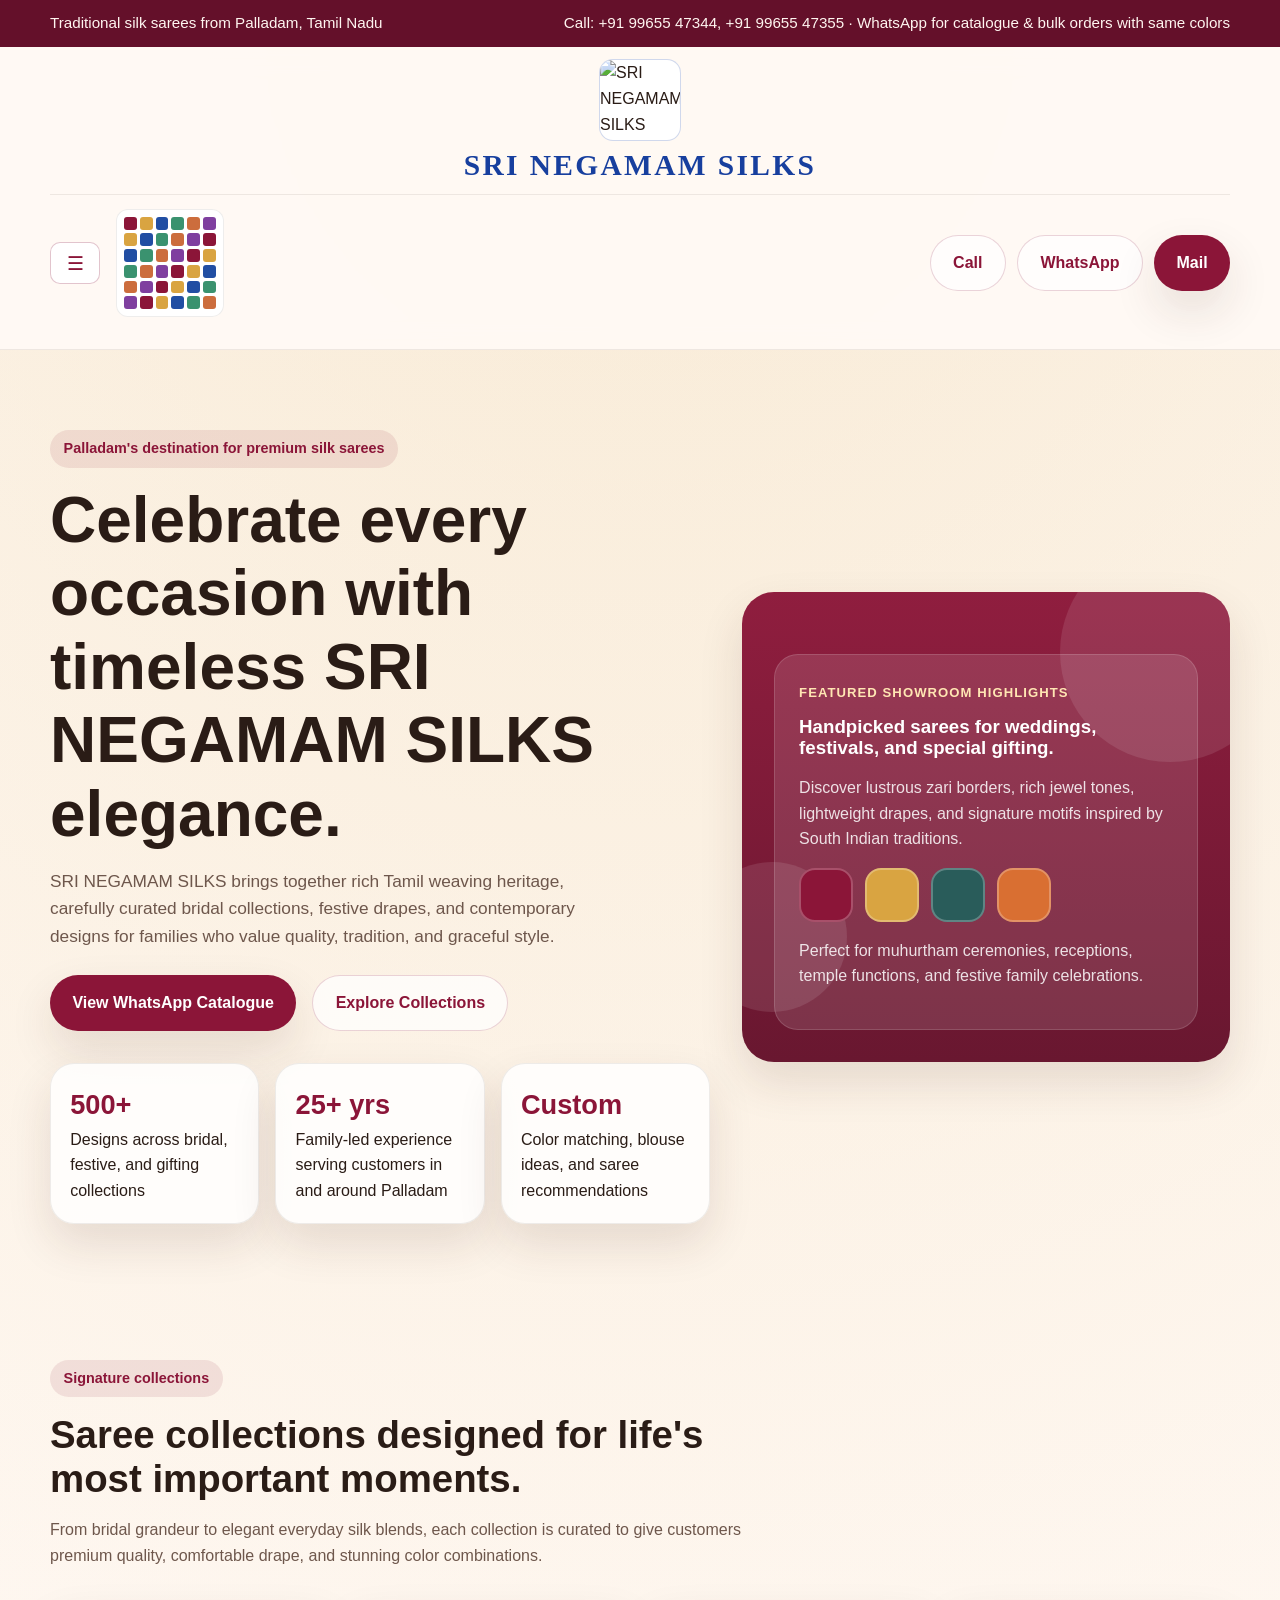
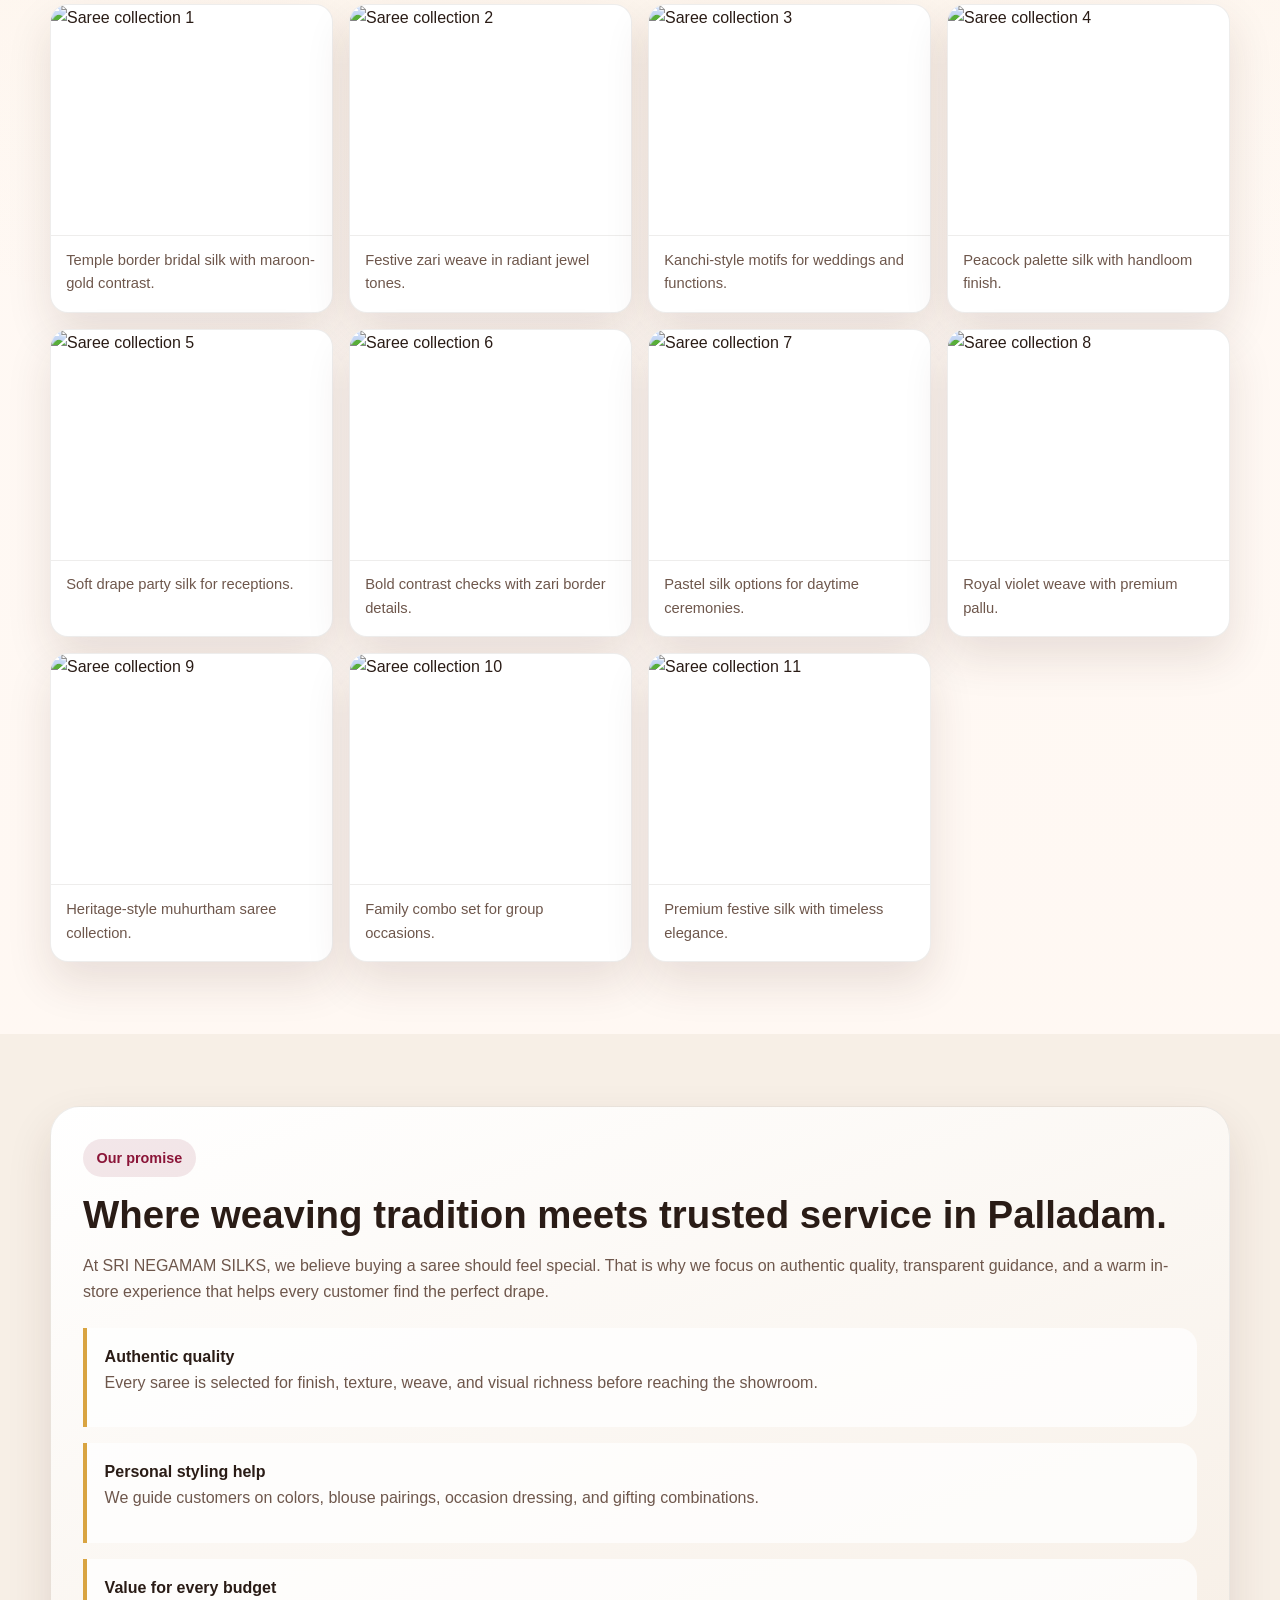
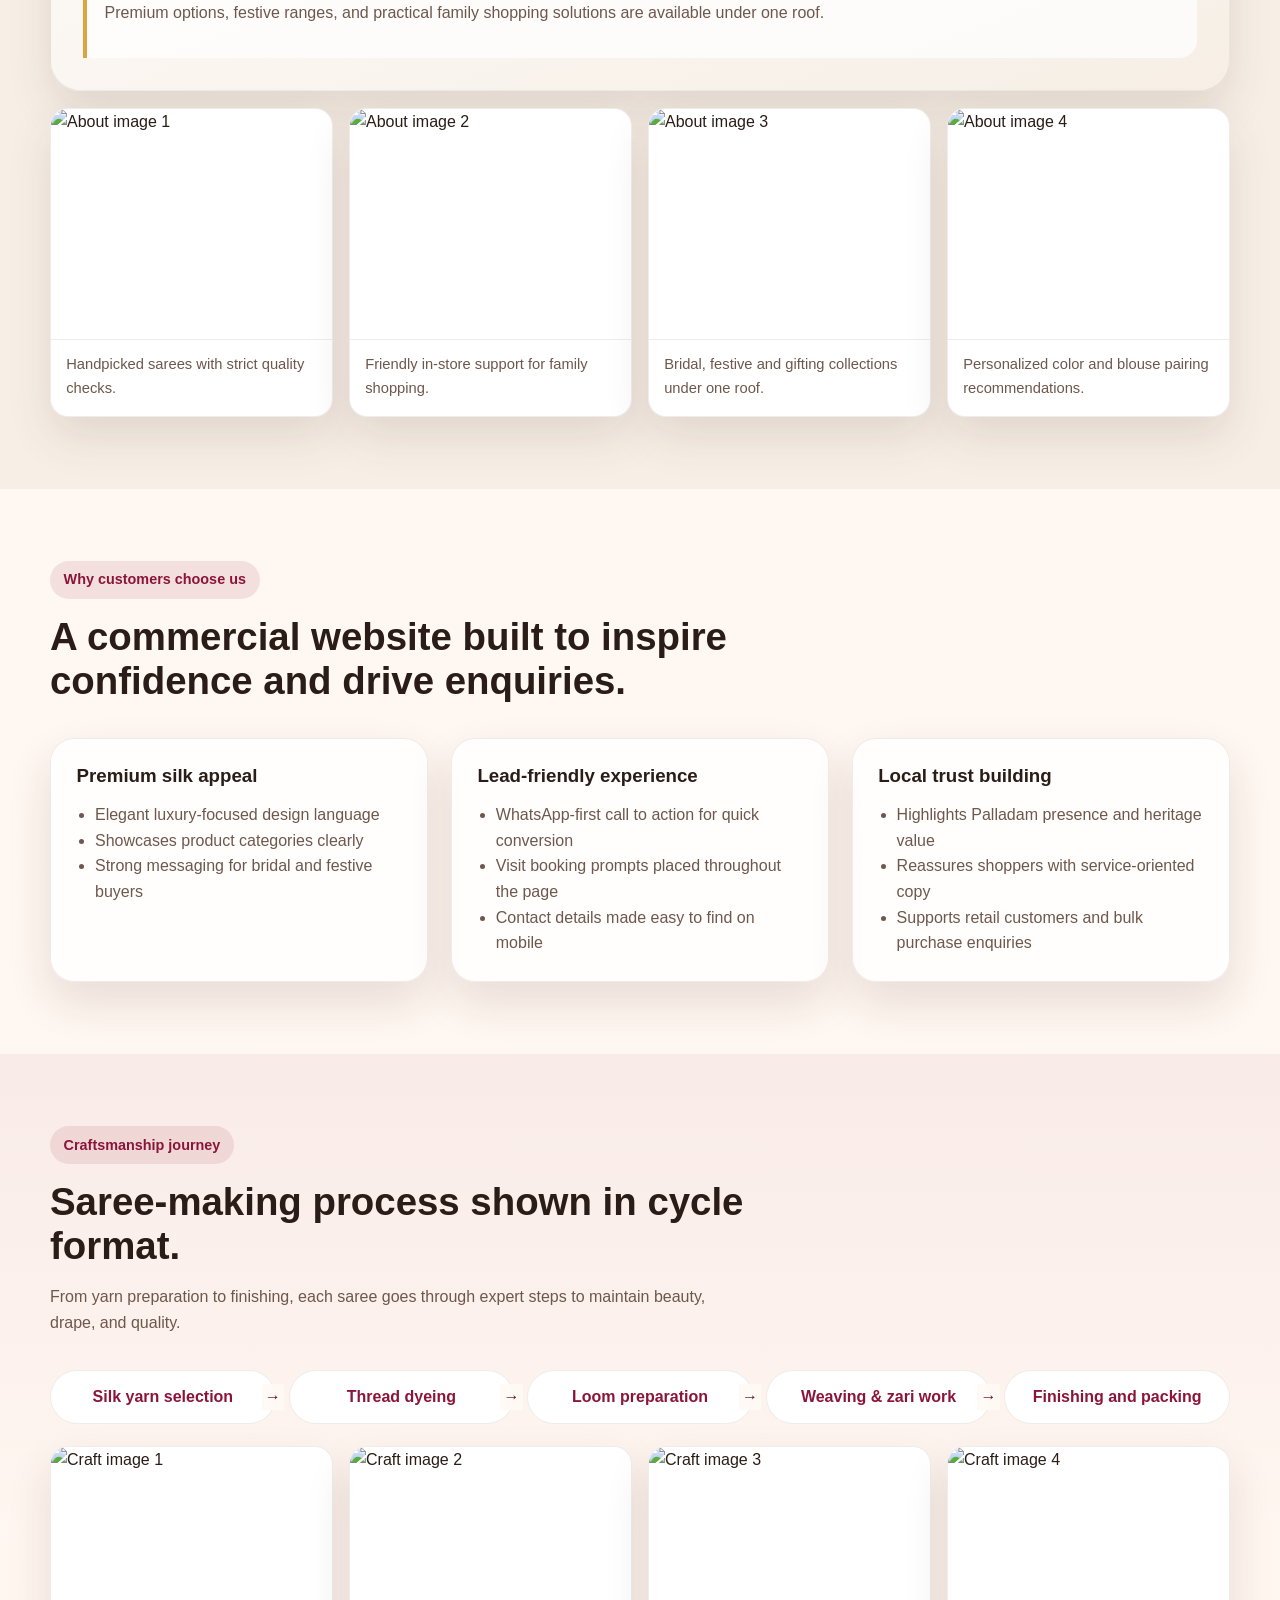
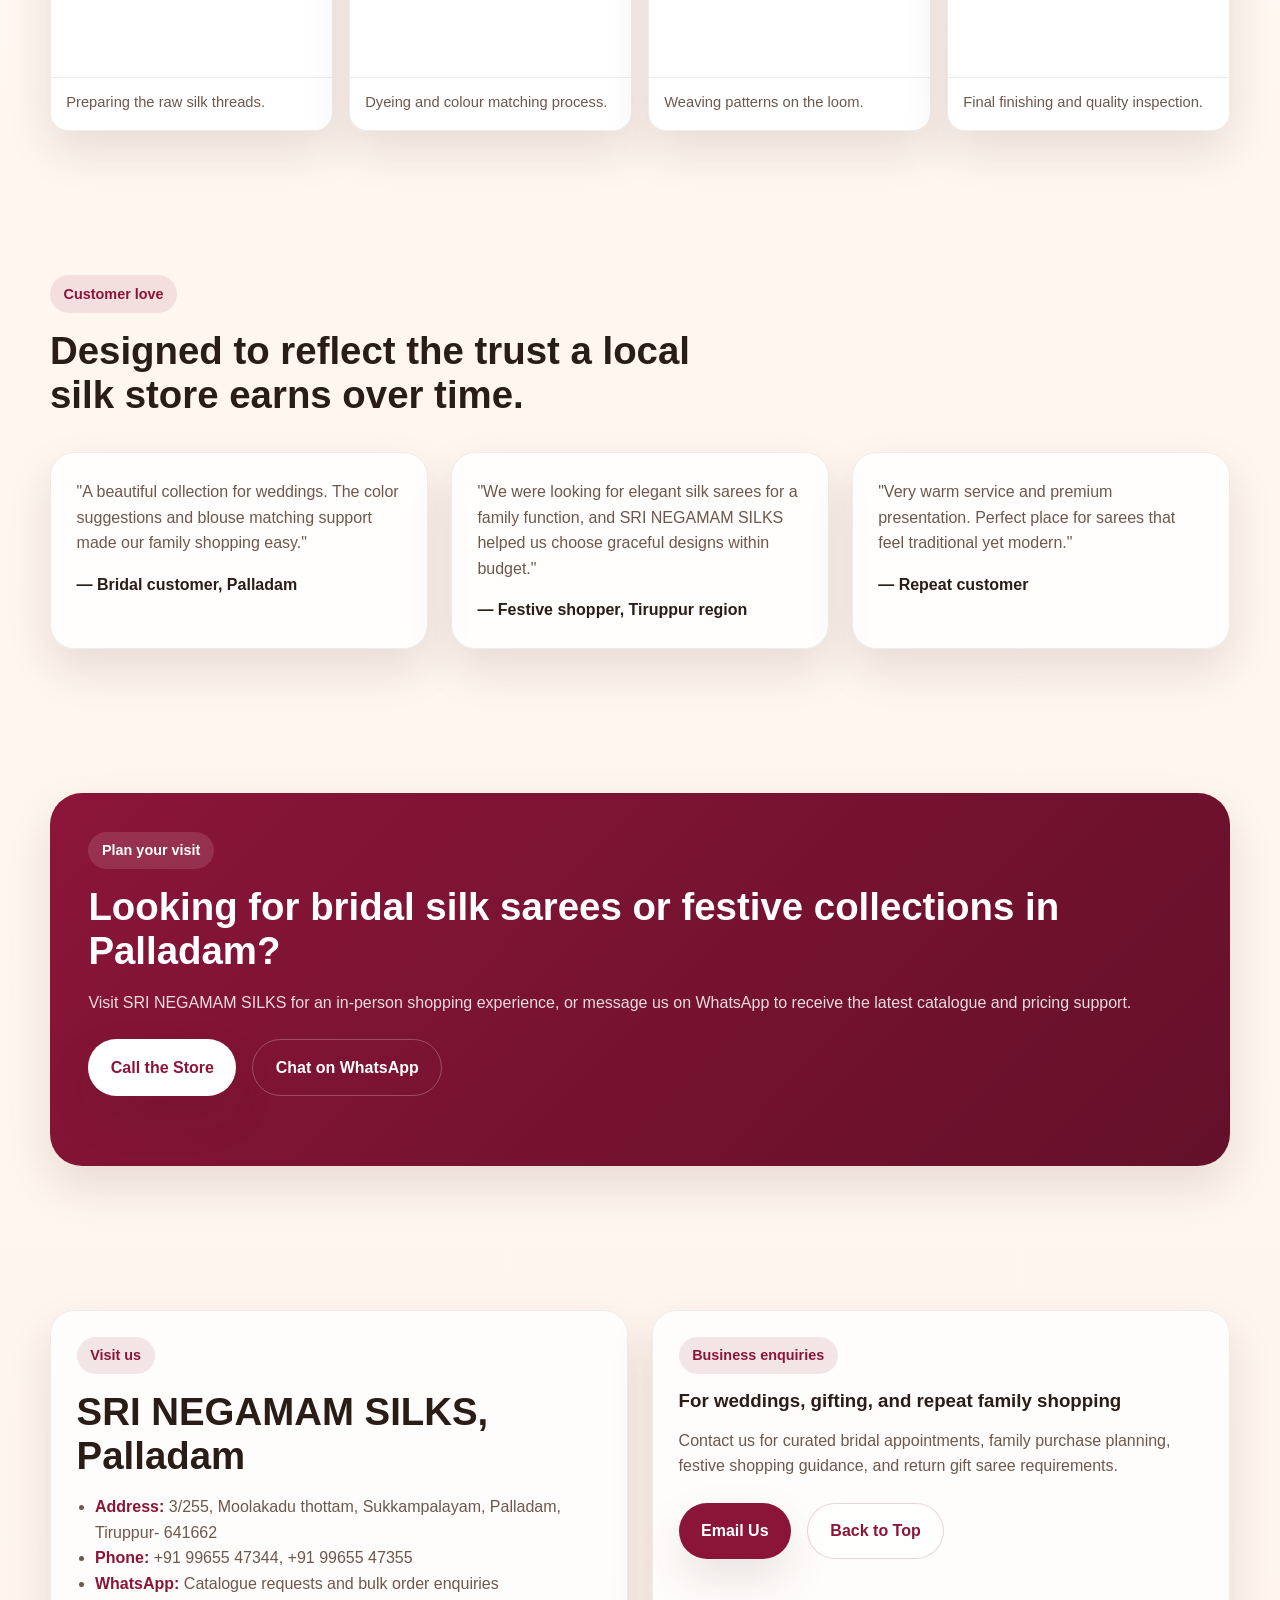
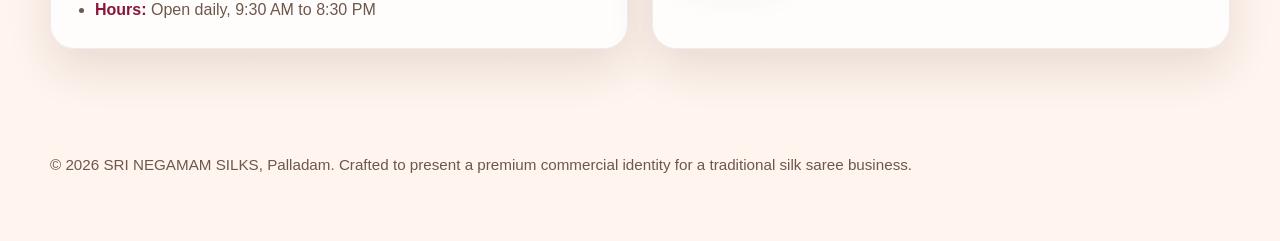
==== commit 769c994c: "Refine homepage using previous UI with requested dropdown and galleries" ====
--- a/index.html
+++ b/index.html
@@ -3,302 +3,920 @@
 <head>
   <meta charset="UTF-8" />
   <meta name="viewport" content="width=device-width, initial-scale=1.0" />
-  <title>Sri Negamam Silks</title>
+  <meta
+    name="description"
+    content="SRI NEGAMAM SILKS in Palladam offers elegant silk sarees, wedding collections, festive drapes, and custom weaving inspired by Tamil Nadu handloom traditions."
+  />
+  <meta
+    name="keywords"
+    content="SRI NEGAMAM SILKS, Palladam silk sarees, Tamil Nadu handloom sarees, bridal sarees, festive sarees"
+  />
+  <meta name="google-site-verification" content="y23ovCnCIfhEont0WRIXDGXxixSjN37bHS4F6o_umiw" />
+  <title>SRI NEGAMAM SILKS | Premium Sarees in Palladam</title>
   <style>
     :root {
-      --brand-blue: #173f9e;
-      --bg: #ffffff;
-      --soft: #f7f8fc;
-      --line: #e3e6f2;
-      --text: #1e1e1e;
-    }
-    * { box-sizing: border-box; }
+      --bg: #fffaf6;
+      --surface: #ffffff;
+      --surface-alt: #f7efe6;
+      --text: #2a1c16;
+      --muted: #6e574c;
+      --primary: #8b1538;
+      --primary-dark: #64102a;
+      --accent: #d9a441;
+      --border: rgba(42, 28, 22, 0.08);
+      --shadow: 0 20px 45px rgba(64, 33, 21, 0.12);
+      --radius: 24px;
+      --max-width: 1180px;
+    }
+
+    * {
+      box-sizing: border-box;
+    }
+
+    html {
+      scroll-behavior: smooth;
+    }
+
     body {
       margin: 0;
       font-family: Arial, Helvetica, sans-serif;
       color: var(--text);
-      background: var(--bg);
-      line-height: 1.5;
-    }
-    img { width: 100%; display: block; border-radius: 12px; }
-    .container { width: min(1180px, calc(100% - 2rem)); margin: 0 auto; }
+      background:
+        radial-gradient(circle at top, rgba(217, 164, 65, 0.18), transparent 30%),
+        linear-gradient(180deg, #fffaf6 0%, #fff5ee 100%);
+      line-height: 1.6;
+    }
+
+    a {
+      color: inherit;
+      text-decoration: none;
+    }
+
+    img {
+      max-width: 100%;
+      display: block;
+    }
+
+    .container {
+      width: min(var(--max-width), calc(100% - 2rem));
+      margin: 0 auto;
+    }
 
     .topbar {
-      background: #f2f6ff;
-      border-bottom: 1px solid var(--line);
+      background: var(--primary-dark);
+      color: #fff5f0;
+      font-size: 0.95rem;
+    }
+
+    .topbar .container {
+      display: flex;
+      justify-content: space-between;
+      gap: 1rem;
       padding: 0.7rem 0;
-      font-size: 0.96rem;
-      color: #263c73;
-    }
-    .topbar-line {
+      flex-wrap: wrap;
+    }
+
+    header {
+      position: sticky;
+      top: 0;
+      z-index: 20;
+      background: rgba(255, 250, 246, 0.92);
+      backdrop-filter: blur(12px);
+      border-bottom: 1px solid var(--border);
+    }
+
+    nav {
+      display: flex;
+      justify-content: space-between;
+      align-items: center;
+      padding: 1rem 0;
+      gap: 1rem;
+    }
+
+    .header-stack {
+      padding: 0.8rem 0 1rem;
+    }
+
+    .brand-wrap {
+      display: flex;
+      align-items: center;
+      gap: 0.9rem;
+      min-width: 0;
+    }
+
+    .centered-brand {
+      flex-direction: column;
+      justify-content: center;
+      margin-bottom: 0.8rem;
+      gap: 0.45rem;
+    }
+
+    .brand-logo {
+      width: 82px;
+      height: 82px;
+      object-fit: contain;
+      border-radius: 14px;
+      background: #fff;
+      border: 1px solid rgba(23, 63, 158, 0.2);
+    }
+
+    .brand-logo svg {
+      width: 100%;
+      height: 100%;
+      display: block;
+      border-radius: inherit;
+    }
+
+    .brand {
+      color: #173f9e;
+      font-family: Georgia, "Times New Roman", serif;
+      font-size: clamp(1.45rem, 2.3vw, 2.25rem);
+      font-weight: 800;
+      letter-spacing: 0.08em;
+      text-transform: uppercase;
+      text-align: center;
+      line-height: 1.1;
+      white-space: nowrap;
+    }
+
+    .compact-nav {
+      display: grid;
+      grid-template-columns: auto auto 1fr;
+      align-items: center;
+      gap: 1rem;
+      border-top: 1px solid var(--border);
+      padding-top: 0.9rem;
+    }
+
+    .menu-wrap {
+      position: relative;
+    }
+
+    .menu-toggle {
+      border: 1px solid rgba(139, 21, 56, 0.25);
+      background: #fff;
+      color: var(--primary);
+      border-radius: 10px;
+      width: 50px;
+      height: 42px;
+      font-size: 1.2rem;
+      cursor: pointer;
+    }
+
+    .menu-panel {
+      position: absolute;
+      top: calc(100% + 10px);
+      left: 0;
+      display: flex;
+      gap: 0.55rem;
+      background: #fff;
+      border: 1px solid var(--border);
+      border-radius: 12px;
+      padding: 0.55rem;
+      box-shadow: var(--shadow);
+      opacity: 0;
+      pointer-events: none;
+      transform: translateX(-18px);
+      transition: transform 0.3s ease, opacity 0.3s ease;
+      z-index: 100;
+      width: max-content;
+      max-width: min(88vw, 780px);
+      overflow-x: auto;
+    }
+
+    .menu-panel.show {
+      opacity: 1;
+      pointer-events: auto;
+      transform: translateX(0);
+    }
+
+    .menu-panel a {
+      white-space: nowrap;
+      padding: 0.45rem 0.75rem;
+      border-radius: 8px;
+      font-weight: 600;
+      color: var(--primary-dark);
+    }
+
+    .menu-panel a:hover {
+      background: rgba(139, 21, 56, 0.08);
+    }
+
+    .weave-preview {
+      width: 108px;
+      height: 108px;
+      padding: 7px;
+      border-radius: 12px;
+      border: 1px solid var(--border);
+      display: grid;
+      grid-template-columns: repeat(6, 1fr);
+      gap: 3px;
+      background: #fff;
+    }
+
+    .weave-preview span {
+      border-radius: 3px;
+    }
+
+    .quick-actions {
       display: flex;
       gap: 0.7rem;
+      justify-content: flex-end;
+      flex-wrap: wrap;
+    }
+
+    .cta,
+    .btn-secondary {
+      display: inline-flex;
       align-items: center;
       justify-content: center;
-      text-align: center;
+      border-radius: 999px;
+      padding: 0.9rem 1.4rem;
+      font-weight: 700;
+      transition: 0.25s ease;
+    }
+
+    .cta {
+      background: var(--primary);
+      color: #fff;
+      box-shadow: var(--shadow);
+    }
+
+    .cta:hover {
+      background: #a11c45;
+      transform: translateY(-2px);
+    }
+
+    .btn-secondary {
+      border: 1px solid rgba(139, 21, 56, 0.18);
+      background: rgba(255, 255, 255, 0.72);
+      color: var(--primary);
+    }
+
+    .hero {
+      padding: 5rem 0 4rem;
+    }
+
+    .hero-grid {
+      display: grid;
+      grid-template-columns: 1.15fr 0.85fr;
+      gap: 2rem;
+      align-items: center;
+    }
+
+    .eyebrow {
+      display: inline-block;
+      padding: 0.45rem 0.85rem;
+      border-radius: 999px;
+      background: rgba(139, 21, 56, 0.1);
+      color: var(--primary);
+      font-weight: 700;
+      font-size: 0.9rem;
+      margin-bottom: 1rem;
+    }
+
+    h1,
+    h2,
+    h3 {
+      line-height: 1.15;
+      margin: 0 0 1rem;
+    }
+
+    h1 {
+      font-size: clamp(2.5rem, 5vw, 4.6rem);
+    }
+
+    h2 {
+      font-size: clamp(2rem, 3vw, 3rem);
+    }
+
+    p {
+      margin: 0 0 1rem;
+      color: var(--muted);
+    }
+
+    .hero-copy p {
+      max-width: 60ch;
+      font-size: 1.08rem;
+    }
+
+    .hero-actions,
+    .contact-actions {
+      display: flex;
+      gap: 1rem;
       flex-wrap: wrap;
-    }
-
-    header { border-bottom: 1px solid var(--line); }
-    .brand-center {
+      margin: 1.5rem 0 2rem;
+    }
+
+    .hero-stats {
+      display: grid;
+      grid-template-columns: repeat(3, minmax(0, 1fr));
+      gap: 1rem;
+    }
+
+    .stat-card,
+    .feature-card,
+    .collection-card,
+    .testimonial,
+    .contact-card,
+    .highlight-card {
+      background: rgba(255, 255, 255, 0.82);
+      border: 1px solid var(--border);
+      border-radius: var(--radius);
+      box-shadow: var(--shadow);
+    }
+
+    .stat-card {
+      padding: 1.2rem;
+    }
+
+    .stat-card strong {
+      display: block;
+      font-size: 1.7rem;
+      color: var(--primary);
+    }
+
+    .hero-panel {
+      background: linear-gradient(180deg, rgba(139, 21, 56, 0.96), rgba(100, 16, 42, 0.97));
+      border-radius: 32px;
+      color: #fff;
+      padding: 2rem;
+      box-shadow: var(--shadow);
+      position: relative;
+      overflow: hidden;
+      min-height: 470px;
       display: flex;
       flex-direction: column;
+      justify-content: flex-end;
+    }
+
+    .hero-panel::before,
+    .hero-panel::after {
+      content: "";
+      position: absolute;
+      border-radius: 50%;
+      background: rgba(255, 255, 255, 0.1);
+    }
+
+    .hero-panel::before {
+      width: 220px;
+      height: 220px;
+      top: -50px;
+      right: -50px;
+    }
+
+    .hero-panel::after {
+      width: 150px;
+      height: 150px;
+      bottom: 50px;
+      left: -45px;
+    }
+
+    .fabric-card {
+      position: relative;
+      z-index: 1;
+      background: rgba(255, 255, 255, 0.12);
+      border: 1px solid rgba(255, 255, 255, 0.14);
+      border-radius: 24px;
+      padding: 1.5rem;
+    }
+
+    .fabric-palette {
+      display: flex;
+      gap: 0.75rem;
+      margin: 1rem 0;
+    }
+
+    .swatch {
+      width: 54px;
+      height: 54px;
+      border-radius: 16px;
+      border: 2px solid rgba(255, 255, 255, 0.25);
+    }
+
+    section {
+      padding: 4.5rem 0;
+    }
+
+    .section-heading {
+      max-width: 700px;
+      margin-bottom: 2.2rem;
+    }
+
+    .collections,
+    .features,
+    .testimonials,
+    .highlights {
+      display: grid;
+      grid-template-columns: repeat(3, minmax(0, 1fr));
+      gap: 1.4rem;
+    }
+
+    .collection-gallery {
+      display: grid;
+      grid-template-columns: repeat(4, minmax(0, 1fr));
+      gap: 1rem;
+    }
+
+    .gallery-card {
+      overflow: hidden;
+      background: #fff;
+      border-radius: 18px;
+      border: 1px solid var(--border);
+      box-shadow: var(--shadow);
+    }
+
+    .gallery-card img {
+      height: 230px;
+      object-fit: cover;
+      width: 100%;
+    }
+
+    .gallery-card p {
+      margin: 0;
+      padding: 0.8rem 0.95rem 1rem;
+      font-size: 0.92rem;
+      border-top: 1px solid var(--border);
+    }
+
+    .about-gallery {
+      display: grid;
+      grid-template-columns: repeat(4, minmax(0, 1fr));
+      gap: 1rem;
+      margin-top: 1.1rem;
+    }
+
+    .collection-card,
+    .feature-card,
+    .testimonial,
+    .highlight-card,
+    .contact-card {
+      padding: 1.6rem;
+    }
+
+    .card-tag {
+      display: inline-block;
+      font-size: 0.82rem;
+      font-weight: 700;
+      text-transform: uppercase;
+      letter-spacing: 0.08em;
+      color: var(--primary);
+      margin-bottom: 0.8rem;
+    }
+
+    .price {
+      color: var(--primary);
+      font-weight: 700;
+      margin-top: 0.75rem;
+    }
+
+    .feature-card ul,
+    .contact-list {
+      padding-left: 1.15rem;
+      margin: 0;
+      color: var(--muted);
+    }
+
+    .story {
+      background: var(--surface-alt);
+    }
+
+    .story-grid,
+    .contact-grid {
+      display: grid;
+      grid-template-columns: repeat(2, minmax(0, 1fr));
+      gap: 1.5rem;
+      align-items: stretch;
+    }
+
+    .story-panel {
+      background: linear-gradient(160deg, #fff, #f7efe6);
+      border-radius: 30px;
+      padding: 2rem;
+      border: 1px solid var(--border);
+      box-shadow: var(--shadow);
+    }
+
+    .story-points {
+      display: grid;
+      gap: 1rem;
+      margin-top: 1.5rem;
+    }
+
+    .story-point {
+      padding: 1rem 1.1rem;
+      border-left: 4px solid var(--accent);
+      background: rgba(255, 255, 255, 0.75);
+      border-radius: 0 18px 18px 0;
+    }
+
+    .process {
+      background: linear-gradient(180deg, rgba(139, 21, 56, 0.05), transparent 65%);
+    }
+
+    .process-line {
+      display: grid;
+      grid-template-columns: repeat(4, minmax(0, 1fr));
+      gap: 1rem;
+    }
+
+    .cycle-track {
+      display: grid;
+      grid-template-columns: repeat(5, minmax(0, 1fr));
+      gap: 0.8rem;
+      margin-bottom: 1.4rem;
+    }
+
+    .cycle-node {
+      text-align: center;
+      border: 1px solid var(--border);
+      border-radius: 999px;
+      padding: 0.8rem 0.7rem;
+      background: #fff;
+      font-weight: 700;
+      color: var(--primary);
+      position: relative;
+    }
+
+    .cycle-node::after {
+      content: "→";
+      position: absolute;
+      right: -0.58rem;
+      top: 50%;
+      transform: translateY(-50%);
+      color: var(--primary-dark);
+      background: rgba(255, 250, 246, 0.9);
+      padding: 0 0.2rem;
+    }
+
+    .cycle-node:last-child::after {
+      content: "";
+    }
+
+    .craft-gallery {
+      display: grid;
+      grid-template-columns: repeat(4, minmax(0, 1fr));
+      gap: 1rem;
+      margin-top: 1rem;
+    }
+
+    .step {
+      padding: 1.4rem;
+      border-radius: 24px;
+      background: rgba(255, 255, 255, 0.86);
+      border: 1px solid var(--border);
+      box-shadow: var(--shadow);
+    }
+
+    .step-number {
+      width: 44px;
+      height: 44px;
+      display: inline-flex;
       align-items: center;
       justify-content: center;
-      padding: 1rem 0 0.8rem;
-    }
-    .brand-logo {
-      width: 96px;
-      height: 96px;
-      object-fit: contain;
-      border-radius: 14px;
-      border: 1px solid #d6dff4;
-      background: #fff;
-    }
-    .brand-name {
-      margin-top: 0.35rem;
-      color: var(--brand-blue);
-      font-family: Georgia, "Times New Roman", serif;
-      font-size: clamp(1.3rem, 2.2vw, 2rem);
+      border-radius: 50%;
+      background: var(--primary);
+      color: white;
       font-weight: 700;
-      letter-spacing: 0.03em;
-      text-transform: uppercase;
-      text-align: center;
-    }
-
-    .menu-row {
-      display: grid;
-      grid-template-columns: 1fr auto;
-      gap: 1rem;
-      align-items: center;
-      padding: 0.7rem 0 1rem;
-      border-top: 1px solid var(--line);
-    }
-    .menu-wrap { position: relative; }
-    .menu-btn {
-      border: 1px solid var(--line);
-      background: #fff;
-      border-radius: 10px;
-      height: 42px;
-      width: 48px;
-      font-size: 1.2rem;
-      cursor: pointer;
-    }
-    .menu-links {
-      position: absolute;
-      top: calc(100% + 8px);
-      left: 0;
-      background: #fff;
-      border: 1px solid var(--line);
-      border-radius: 12px;
-      padding: 0.6rem;
-      min-width: 220px;
-      display: none;
-      box-shadow: 0 8px 24px rgba(16, 30, 70, 0.12);
-      z-index: 10;
-    }
-    .menu-links.show { display: grid; }
-    .menu-links a {
-      padding: 0.55rem 0.65rem;
-      border-radius: 8px;
-      text-decoration: none;
-      color: #1e2d56;
-      font-weight: 600;
-    }
-    .menu-links a:hover { background: var(--soft); }
-
-    .weave-6x6 {
-      width: 170px;
-      height: 170px;
-      display: grid;
-      grid-template-columns: repeat(6, 1fr);
-      gap: 3px;
-      padding: 8px;
-      background: #fff;
-      border: 1px solid var(--line);
-      border-radius: 14px;
-    }
-    .weave-6x6 span { border-radius: 3px; }
-
-    section { padding: 2rem 0; border-top: 1px solid var(--line); }
-    h2 { margin: 0 0 0.9rem; color: #172f64; }
-
-    .card-grid-11 {
-      display: grid;
-      grid-template-columns: repeat(4, minmax(0, 1fr));
-      gap: 1rem;
-    }
-    .card {
-      background: #fff;
-      border: 1px solid var(--line);
-      border-radius: 14px;
-      overflow: hidden;
-    }
-    .card p {
-      margin: 0;
-      padding: 0.65rem 0.75rem 0.9rem;
-      border-top: 1px solid var(--line);
-      font-size: 0.94rem;
-    }
-
-    .about-grid,
-    .craft-images {
-      display: grid;
-      grid-template-columns: repeat(4, minmax(0, 1fr));
-      gap: 1rem;
-    }
-
-    .cycle {
-      display: grid;
-      grid-template-columns: repeat(5, minmax(0, 1fr));
-      gap: 0.8rem;
-      margin-bottom: 1.2rem;
-    }
-    .cycle-step {
-      border: 1px solid var(--line);
-      border-radius: 999px;
-      padding: 0.85rem;
-      text-align: center;
-      background: var(--soft);
-      font-weight: 600;
-      font-size: 0.9rem;
-      position: relative;
-    }
-    .cycle-step:not(:last-child)::after {
-      content: "→";
-      position: absolute;
-      right: -0.62rem;
-      top: 50%;
-      transform: translateY(-50%);
-      color: #6f7daa;
-      font-size: 1.1rem;
-      background: white;
-      padding: 0 0.2rem;
-    }
-
-    .contact-card {
-      background: #fff;
-      border: 1px solid var(--line);
-      border-radius: 14px;
-      padding: 1rem;
-    }
-    .contact-list { margin: 0; padding-left: 1rem; }
-
-    @media (max-width: 920px) {
-      .card-grid-11 { grid-template-columns: repeat(2, minmax(0, 1fr)); }
-      .about-grid, .craft-images { grid-template-columns: repeat(2, minmax(0, 1fr)); }
-      .cycle { grid-template-columns: 1fr; }
-      .cycle-step:not(:last-child)::after { content: "↓"; right: 50%; top: auto; bottom: -0.85rem; transform: translateX(50%); }
-    }
-    @media (max-width: 520px) {
-      .menu-row { grid-template-columns: 1fr; }
-      .weave-6x6 { margin-inline: auto; }
-      .card-grid-11 { grid-template-columns: 1fr; }
+      margin-bottom: 1rem;
+    }
+
+    .cta-band {
+      background: linear-gradient(135deg, var(--primary) 0%, var(--primary-dark) 100%);
+      color: white;
+      border-radius: 32px;
+      padding: 2.4rem;
+      box-shadow: var(--shadow);
+    }
+
+    .cta-band p,
+    .hero-panel p {
+      color: rgba(255, 255, 255, 0.85);
+    }
+
+    .contact-card strong {
+      color: var(--primary);
+    }
+
+    footer {
+      padding: 2rem 0 3rem;
+      color: var(--muted);
+      font-size: 0.95rem;
+    }
+
+    @media (max-width: 960px) {
+      .hero-grid,
+      .story-grid,
+      .contact-grid,
+      .process-line,
+      .collection-gallery,
+      .about-gallery,
+      .craft-gallery,
+      .cycle-track,
+      .collections,
+      .features,
+      .testimonials,
+      .highlights {
+        grid-template-columns: 1fr;
+      }
+
+      .hero-stats,
+      .compact-nav {
+        grid-template-columns: 1fr;
+      }
+
+      .quick-actions {
+        justify-content: flex-start;
+      }
+    }
+
+    @media (max-width: 640px) {
+      .hero {
+        padding-top: 3rem;
+      }
+
+      .topbar .container,
+      .hero-actions,
+      .contact-actions {
+        flex-direction: column;
+      }
+
+      .cta,
+      .btn-secondary {
+        width: 100%;
+      }
+
+      .weave-preview {
+        width: 100%;
+        max-width: 180px;
+      }
+
+      .hero-panel {
+        min-height: auto;
+      }
     }
   </style>
 </head>
 <body>
   <div class="topbar">
-    <div class="container topbar-line">
+    <div class="container">
       <span>Traditional silk sarees from Palladam, Tamil Nadu</span>
       <span>Call: +91 99655 47344, +91 99655 47355 · WhatsApp for catalogue &amp; bulk orders with same colors</span>
     </div>
   </div>
 
   <header>
-    <div class="container">
-      <div class="brand-center">
-        <img class="brand-logo" src="https://uploads.onecompiler.io/448twhky2/44hcuw4tr/1000261002.jpg" alt="Sri Negamam Silks Logo" />
-        <div class="brand-name">Sri Negamam Silks</div>
+    <div class="container header-stack">
+      <div class="brand-wrap centered-brand">
+        <img class="brand-logo" src="https://uploads.onecompiler.io/448twhky2/44hcuw4tr/1000261002.jpg" alt="SRI NEGAMAM SILKS logo" />
+        <div class="brand" aria-label="SRI NEGAMAM SILKS">SRI NEGAMAM SILKS</div>
       </div>
 
-      <div class="menu-row">
+      <nav class="compact-nav">
         <div class="menu-wrap">
-          <button class="menu-btn" id="menuBtn" aria-expanded="false" aria-controls="menuLinks">☰</button>
-          <nav class="menu-links" id="menuLinks">
+          <button class="menu-toggle" id="menuToggle" aria-expanded="false" aria-controls="menuPanel">☰</button>
+          <div class="menu-panel" id="menuPanel">
             <a href="#collections">Collections</a>
             <a href="#about">About</a>
-            <a href="#craftsmanship">Craftsmanship</a>
-            <a href="#reviews">Reviews</a>
+            <a href="#process">Craftsmanship</a>
+            <a href="#testimonials">Reviews</a>
             <a href="#contact">Contact</a>
-          </nav>
-        </div>
-
-        <div class="weave-6x6" aria-label="6 by 6 thread colored weaving pattern">
-          <span style="background:#8b1538"></span><span style="background:#d9a441"></span><span style="background:#1f4aa5"></span><span style="background:#e1753b"></span><span style="background:#7e2f9a"></span><span style="background:#2d7e56"></span>
-          <span style="background:#d9a441"></span><span style="background:#1f4aa5"></span><span style="background:#e1753b"></span><span style="background:#7e2f9a"></span><span style="background:#2d7e56"></span><span style="background:#8b1538"></span>
-          <span style="background:#1f4aa5"></span><span style="background:#e1753b"></span><span style="background:#7e2f9a"></span><span style="background:#2d7e56"></span><span style="background:#8b1538"></span><span style="background:#d9a441"></span>
-          <span style="background:#e1753b"></span><span style="background:#7e2f9a"></span><span style="background:#2d7e56"></span><span style="background:#8b1538"></span><span style="background:#d9a441"></span><span style="background:#1f4aa5"></span>
-          <span style="background:#7e2f9a"></span><span style="background:#2d7e56"></span><span style="background:#8b1538"></span><span style="background:#d9a441"></span><span style="background:#1f4aa5"></span><span style="background:#e1753b"></span>
-          <span style="background:#2d7e56"></span><span style="background:#8b1538"></span><span style="background:#d9a441"></span><span style="background:#1f4aa5"></span><span style="background:#e1753b"></span><span style="background:#7e2f9a"></span>
-        </div>
-      </div>
+          </div>
+        </div>
+
+        <div class="weave-preview" aria-label="6 by 6 thread coloured weaving pattern">
+          <span style="background:#8b1538"></span><span style="background:#d9a441"></span><span style="background:#214ea3"></span><span style="background:#3a926f"></span><span style="background:#cc6d3d"></span><span style="background:#7f3f9f"></span>
+          <span style="background:#d9a441"></span><span style="background:#214ea3"></span><span style="background:#3a926f"></span><span style="background:#cc6d3d"></span><span style="background:#7f3f9f"></span><span style="background:#8b1538"></span>
+          <span style="background:#214ea3"></span><span style="background:#3a926f"></span><span style="background:#cc6d3d"></span><span style="background:#7f3f9f"></span><span style="background:#8b1538"></span><span style="background:#d9a441"></span>
+          <span style="background:#3a926f"></span><span style="background:#cc6d3d"></span><span style="background:#7f3f9f"></span><span style="background:#8b1538"></span><span style="background:#d9a441"></span><span style="background:#214ea3"></span>
+          <span style="background:#cc6d3d"></span><span style="background:#7f3f9f"></span><span style="background:#8b1538"></span><span style="background:#d9a441"></span><span style="background:#214ea3"></span><span style="background:#3a926f"></span>
+          <span style="background:#7f3f9f"></span><span style="background:#8b1538"></span><span style="background:#d9a441"></span><span style="background:#214ea3"></span><span style="background:#3a926f"></span><span style="background:#cc6d3d"></span>
+        </div>
+
+        <div class="quick-actions">
+          <a class="btn-secondary" href="tel:+919965547344">Call</a>
+          <a class="btn-secondary" href="https://wa.me/919965547355" target="_blank" rel="noreferrer">WhatsApp</a>
+          <a class="cta" href="mailto:hello@negamamsilks.com">Mail</a>
+        </div>
+      </nav>
     </div>
   </header>
 
   <main>
+    <section class="hero">
+      <div class="container hero-grid">
+        <div class="hero-copy">
+          <span class="eyebrow">Palladam's destination for premium silk sarees</span>
+          <h1>Celebrate every occasion with timeless SRI NEGAMAM SILKS elegance.</h1>
+          <p>
+            SRI NEGAMAM SILKS brings together rich Tamil weaving heritage, carefully curated bridal collections,
+            festive drapes, and contemporary designs for families who value quality, tradition, and graceful style.
+          </p>
+          <div class="hero-actions">
+            <a class="cta" href="https://wa.me/919965547355" target="_blank" rel="noreferrer">View WhatsApp Catalogue</a>
+            <a class="btn-secondary" href="#collections">Explore Collections</a>
+          </div>
+          <div class="hero-stats">
+            <div class="stat-card">
+              <strong>500+</strong>
+              <span>Designs across bridal, festive, and gifting collections</span>
+            </div>
+            <div class="stat-card">
+              <strong>25+ yrs</strong>
+              <span>Family-led experience serving customers in and around Palladam</span>
+            </div>
+            <div class="stat-card">
+              <strong>Custom</strong>
+              <span>Color matching, blouse ideas, and saree recommendations</span>
+            </div>
+          </div>
+        </div>
+
+        <div class="hero-panel">
+          <div class="fabric-card">
+            <span class="card-tag" style="color:#ffe6b3;">Featured showroom highlights</span>
+            <h3>Handpicked sarees for weddings, festivals, and special gifting.</h3>
+            <p>
+              Discover lustrous zari borders, rich jewel tones, lightweight drapes, and signature motifs inspired by
+              South Indian traditions.
+            </p>
+            <div class="fabric-palette">
+              <div class="swatch" style="background:#8b1538;"></div>
+              <div class="swatch" style="background:#d9a441;"></div>
+              <div class="swatch" style="background:#295c5a;"></div>
+              <div class="swatch" style="background:#d96f32;"></div>
+            </div>
+            <p>Perfect for muhurtham ceremonies, receptions, temple functions, and festive family celebrations.</p>
+          </div>
+        </div>
+      </div>
+    </section>
+
     <section id="collections">
       <div class="container">
-        <h2>Collections</h2>
-        <div class="card-grid-11">
-          <article class="card"><img src="https://images.unsplash.com/photo-1610189020396-57f28de4f4eb?auto=format&fit=crop&w=900&q=80" alt="Silk saree 1" /><p>Temple border bridal silk with rich maroon-gold contrast.</p></article>
-          <article class="card"><img src="https://images.unsplash.com/photo-1618244972963-dbad68f5a56f?auto=format&fit=crop&w=900&q=80" alt="Silk saree 2" /><p>Vibrant festival weave with elegant zari pallu finish.</p></article>
-          <article class="card"><img src="https://images.unsplash.com/photo-1629533271060-4e470dccb730?auto=format&fit=crop&w=900&q=80" alt="Silk saree 3" /><p>Classic Kanchi-inspired motif for wedding occasions.</p></article>
-          <article class="card"><img src="https://images.unsplash.com/photo-1621784563330-caee0b138a00?auto=format&fit=crop&w=900&q=80" alt="Silk saree 4" /><p>Peacock shades with handloom-inspired body patterns.</p></article>
-          <article class="card"><img src="https://images.unsplash.com/photo-1596783074918-c84cb06531ca?auto=format&fit=crop&w=900&q=80" alt="Silk saree 5" /><p>Soft drape party silk for receptions and gifting.</p></article>
-          <article class="card"><img src="https://images.unsplash.com/photo-1609250291996-fdebe6020a8c?auto=format&fit=crop&w=900&q=80" alt="Silk saree 6" /><p>Bold contrast checks with traditional border detailing.</p></article>
-          <article class="card"><img src="https://images.unsplash.com/photo-1583391733956-6c77a83e011f?auto=format&fit=crop&w=900&q=80" alt="Silk saree 7" /><p>Graceful pastel zari weave suited for day events.</p></article>
-          <article class="card"><img src="https://images.unsplash.com/photo-1598550880863-4e8aa3d0edb4?auto=format&fit=crop&w=900&q=80" alt="Silk saree 8" /><p>Royal purple silk with rich pallu craftsmanship.</p></article>
-          <article class="card"><img src="https://images.unsplash.com/photo-1630336637317-6f78d5eeea06?auto=format&fit=crop&w=900&q=80" alt="Silk saree 9" /><p>Heritage-style weave for muhurtham ceremonies.</p></article>
-          <article class="card"><img src="https://images.unsplash.com/photo-1616246980371-f4f8f22a4032?auto=format&fit=crop&w=900&q=80" alt="Silk saree 10" /><p>Color-coordinated family set for group functions.</p></article>
-          <article class="card"><img src="https://images.unsplash.com/photo-1617331140180-e8262094733a?auto=format&fit=crop&w=900&q=80" alt="Silk saree 11" /><p>Premium festive silk with timeless South Indian flair.</p></article>
+        <div class="section-heading">
+          <span class="eyebrow">Signature collections</span>
+          <h2>Saree collections designed for life's most important moments.</h2>
+          <p>
+            From bridal grandeur to elegant everyday silk blends, each collection is curated to give customers premium
+            quality, comfortable drape, and stunning color combinations.
+          </p>
+        </div>
+
+        <div class="collection-gallery">
+          <article class="gallery-card"><img src="https://images.unsplash.com/photo-1610189020396-57f28de4f4eb?auto=format&fit=crop&w=900&q=80" alt="Saree collection 1" /><p>Temple border bridal silk with maroon-gold contrast.</p></article>
+          <article class="gallery-card"><img src="https://images.unsplash.com/photo-1618244972963-dbad68f5a56f?auto=format&fit=crop&w=900&q=80" alt="Saree collection 2" /><p>Festive zari weave in radiant jewel tones.</p></article>
+          <article class="gallery-card"><img src="https://images.unsplash.com/photo-1629533271060-4e470dccb730?auto=format&fit=crop&w=900&q=80" alt="Saree collection 3" /><p>Kanchi-style motifs for weddings and functions.</p></article>
+          <article class="gallery-card"><img src="https://images.unsplash.com/photo-1621784563330-caee0b138a00?auto=format&fit=crop&w=900&q=80" alt="Saree collection 4" /><p>Peacock palette silk with handloom finish.</p></article>
+          <article class="gallery-card"><img src="https://images.unsplash.com/photo-1596783074918-c84cb06531ca?auto=format&fit=crop&w=900&q=80" alt="Saree collection 5" /><p>Soft drape party silk for receptions.</p></article>
+          <article class="gallery-card"><img src="https://images.unsplash.com/photo-1609250291996-fdebe6020a8c?auto=format&fit=crop&w=900&q=80" alt="Saree collection 6" /><p>Bold contrast checks with zari border details.</p></article>
+          <article class="gallery-card"><img src="https://images.unsplash.com/photo-1583391733956-6c77a83e011f?auto=format&fit=crop&w=900&q=80" alt="Saree collection 7" /><p>Pastel silk options for daytime ceremonies.</p></article>
+          <article class="gallery-card"><img src="https://images.unsplash.com/photo-1598550880863-4e8aa3d0edb4?auto=format&fit=crop&w=900&q=80" alt="Saree collection 8" /><p>Royal violet weave with premium pallu.</p></article>
+          <article class="gallery-card"><img src="https://images.unsplash.com/photo-1630336637317-6f78d5eeea06?auto=format&fit=crop&w=900&q=80" alt="Saree collection 9" /><p>Heritage-style muhurtham saree collection.</p></article>
+          <article class="gallery-card"><img src="https://images.unsplash.com/photo-1616246980371-f4f8f22a4032?auto=format&fit=crop&w=900&q=80" alt="Saree collection 10" /><p>Family combo set for group occasions.</p></article>
+          <article class="gallery-card"><img src="https://images.unsplash.com/photo-1617331140180-e8262094733a?auto=format&fit=crop&w=900&q=80" alt="Saree collection 11" /><p>Premium festive silk with timeless elegance.</p></article>
         </div>
       </div>
     </section>
 
-    <section id="about">
+    <section class="story" id="about">
       <div class="container">
-        <h2>About</h2>
-        <p>Sri Negamam Silks continues Palladam's silk tradition with trusted quality, styling guidance, and warm family service.</p>
-        <div class="about-grid">
-          <article class="card"><img src="https://images.unsplash.com/photo-1638345394738-2793075ac4f8?auto=format&fit=crop&w=800&q=80" alt="About image 1" /><p>Handpicked sarees with quality checks.</p></article>
-          <article class="card"><img src="https://images.unsplash.com/photo-1562158070-57cdeed9375f?auto=format&fit=crop&w=800&q=80" alt="About image 2" /><p>Helpful in-store support for families.</p></article>
-          <article class="card"><img src="https://images.unsplash.com/photo-1598331668826-20cecc596b86?auto=format&fit=crop&w=800&q=80" alt="About image 3" /><p>Bridal, festive, and gifting collections.</p></article>
-          <article class="card"><img src="https://images.unsplash.com/photo-1610030469983-98e550d6193c?auto=format&fit=crop&w=800&q=80" alt="About image 4" /><p>Custom recommendations and matching colors.</p></article>
+        <div class="story-panel">
+          <span class="eyebrow">Our promise</span>
+          <h2>Where weaving tradition meets trusted service in Palladam.</h2>
+          <p>
+            At SRI NEGAMAM SILKS, we believe buying a saree should feel special. That is why we focus on authentic quality,
+            transparent guidance, and a warm in-store experience that helps every customer find the perfect drape.
+          </p>
+          <div class="story-points">
+            <div class="story-point">
+              <strong>Authentic quality</strong>
+              <p>Every saree is selected for finish, texture, weave, and visual richness before reaching the showroom.</p>
+            </div>
+            <div class="story-point">
+              <strong>Personal styling help</strong>
+              <p>We guide customers on colors, blouse pairings, occasion dressing, and gifting combinations.</p>
+            </div>
+            <div class="story-point">
+              <strong>Value for every budget</strong>
+              <p>Premium options, festive ranges, and practical family shopping solutions are available under one roof.</p>
+            </div>
+          </div>
+        </div>
+
+        <div class="about-gallery">
+          <article class="gallery-card"><img src="https://images.unsplash.com/photo-1638345394738-2793075ac4f8?auto=format&fit=crop&w=900&q=80" alt="About image 1" /><p>Handpicked sarees with strict quality checks.</p></article>
+          <article class="gallery-card"><img src="https://images.unsplash.com/photo-1562158070-57cdeed9375f?auto=format&fit=crop&w=900&q=80" alt="About image 2" /><p>Friendly in-store support for family shopping.</p></article>
+          <article class="gallery-card"><img src="https://images.unsplash.com/photo-1598331668826-20cecc596b86?auto=format&fit=crop&w=900&q=80" alt="About image 3" /><p>Bridal, festive and gifting collections under one roof.</p></article>
+          <article class="gallery-card"><img src="https://images.unsplash.com/photo-1610030469983-98e550d6193c?auto=format&fit=crop&w=900&q=80" alt="About image 4" /><p>Personalized color and blouse pairing recommendations.</p></article>
         </div>
       </div>
     </section>
 
-    <section id="craftsmanship">
+    <section>
       <div class="container">
-        <h2>Craftsmanship</h2>
-        <div class="cycle">
-          <div class="cycle-step">1. Silk yarn selection</div>
-          <div class="cycle-step">2. Thread dyeing</div>
-          <div class="cycle-step">3. Loom setup</div>
-          <div class="cycle-step">4. Weaving &amp; zari work</div>
-          <div class="cycle-step">5. Finishing &amp; packing</div>
-        </div>
-        <div class="craft-images">
-          <article class="card"><img src="https://images.unsplash.com/photo-1512436991641-6745cdb1723f?auto=format&fit=crop&w=800&q=80" alt="Craft image 1" /><p>Thread preparation</p></article>
-          <article class="card"><img src="https://images.unsplash.com/photo-1521572163474-6864f9cf17ab?auto=format&fit=crop&w=800&q=80" alt="Craft image 2" /><p>Loom alignment</p></article>
-          <article class="card"><img src="https://images.unsplash.com/photo-1514996937319-344454492b37?auto=format&fit=crop&w=800&q=80" alt="Craft image 3" /><p>Weaving in progress</p></article>
-          <article class="card"><img src="https://images.unsplash.com/photo-1515955656352-a1fa3ffcd111?auto=format&fit=crop&w=800&q=80" alt="Craft image 4" /><p>Final inspection</p></article>
+        <div class="section-heading">
+          <span class="eyebrow">Why customers choose us</span>
+          <h2>A commercial website built to inspire confidence and drive enquiries.</h2>
+        </div>
+        <div class="features">
+          <article class="feature-card">
+            <h3>Premium silk appeal</h3>
+            <ul>
+              <li>Elegant luxury-focused design language</li>
+              <li>Showcases product categories clearly</li>
+              <li>Strong messaging for bridal and festive buyers</li>
+            </ul>
+          </article>
+          <article class="feature-card">
+            <h3>Lead-friendly experience</h3>
+            <ul>
+              <li>WhatsApp-first call to action for quick conversion</li>
+              <li>Visit booking prompts placed throughout the page</li>
+              <li>Contact details made easy to find on mobile</li>
+            </ul>
+          </article>
+          <article class="feature-card">
+            <h3>Local trust building</h3>
+            <ul>
+              <li>Highlights Palladam presence and heritage value</li>
+              <li>Reassures shoppers with service-oriented copy</li>
+              <li>Supports retail customers and bulk purchase enquiries</li>
+            </ul>
+          </article>
         </div>
       </div>
     </section>
 
-    <section id="reviews">
+    <section class="process" id="process">
       <div class="container">
-        <h2>Reviews</h2>
-        <p>"Wonderful color collections and kind service." · "Perfect sarees for wedding shopping." · "Best quality options in Palladam."</p>
+        <div class="section-heading">
+          <span class="eyebrow">Craftsmanship journey</span>
+          <h2>Saree-making process shown in cycle format.</h2>
+          <p>
+            From yarn preparation to finishing, each saree goes through expert steps to maintain beauty, drape, and quality.
+          </p>
+        </div>
+        <div class="cycle-track">
+          <div class="cycle-node">Silk yarn selection</div>
+          <div class="cycle-node">Thread dyeing</div>
+          <div class="cycle-node">Loom preparation</div>
+          <div class="cycle-node">Weaving &amp; zari work</div>
+          <div class="cycle-node">Finishing and packing</div>
+        </div>
+        <div class="craft-gallery">
+          <article class="gallery-card"><img src="https://images.unsplash.com/photo-1512436991641-6745cdb1723f?auto=format&fit=crop&w=900&q=80" alt="Craft image 1" /><p>Preparing the raw silk threads.</p></article>
+          <article class="gallery-card"><img src="https://images.unsplash.com/photo-1521572163474-6864f9cf17ab?auto=format&fit=crop&w=900&q=80" alt="Craft image 2" /><p>Dyeing and colour matching process.</p></article>
+          <article class="gallery-card"><img src="https://images.unsplash.com/photo-1514996937319-344454492b37?auto=format&fit=crop&w=900&q=80" alt="Craft image 3" /><p>Weaving patterns on the loom.</p></article>
+          <article class="gallery-card"><img src="https://images.unsplash.com/photo-1515955656352-a1fa3ffcd111?auto=format&fit=crop&w=900&q=80" alt="Craft image 4" /><p>Final finishing and quality inspection.</p></article>
+        </div>
       </div>
     </section>
 
+    <section id="testimonials">
+      <div class="container">
+        <div class="section-heading">
+          <span class="eyebrow">Customer love</span>
+          <h2>Designed to reflect the trust a local silk store earns over time.</h2>
+        </div>
+        <div class="testimonials">
+          <article class="testimonial">
+            <p>"A beautiful collection for weddings. The color suggestions and blouse matching support made our family shopping easy."</p>
+            <strong>— Bridal customer, Palladam</strong>
+          </article>
+          <article class="testimonial">
+            <p>"We were looking for elegant silk sarees for a family function, and SRI NEGAMAM SILKS helped us choose graceful designs within budget."</p>
+            <strong>— Festive shopper, Tiruppur region</strong>
+          </article>
+          <article class="testimonial">
+            <p>"Very warm service and premium presentation. Perfect place for sarees that feel traditional yet modern."</p>
+            <strong>— Repeat customer</strong>
+          </article>
+        </div>
+      </div>
+    </section>
+
+    <section>
+      <div class="container">
+        <div class="cta-band">
+          <span class="eyebrow" style="background:rgba(255,255,255,0.12); color:#fff;">Plan your visit</span>
+          <h2>Looking for bridal silk sarees or festive collections in Palladam?</h2>
+          <p>
+            Visit SRI NEGAMAM SILKS for an in-person shopping experience, or message us on WhatsApp to receive the latest catalogue and pricing support.
+          </p>
+          <div class="contact-actions">
+            <a class="cta" style="background:#fff; color:var(--primary);" href="tel:+919965547344">Call the Store</a>
+            <a class="btn-secondary" style="border-color:rgba(255,255,255,0.25); color:#fff; background:transparent;" href="https://wa.me/919965547355" target="_blank" rel="noreferrer">Chat on WhatsApp</a>
+          </div>
+        </div>
+      </div>
+    </section>
+
     <section id="contact">
-      <div class="container">
-        <h2>Contact</h2>
+      <div class="container contact-grid">
         <div class="contact-card">
+          <span class="eyebrow">Visit us</span>
+          <h2>SRI NEGAMAM SILKS, Palladam</h2>
           <ul class="contact-list">
             <li><strong>Address:</strong> 3/255, Moolakadu thottam, Sukkampalayam, Palladam, Tiruppur- 641662</li>
             <li><strong>Phone:</strong> +91 99655 47344, +91 99655 47355</li>
@@ -306,24 +924,39 @@
             <li><strong>Hours:</strong> Open daily, 9:30 AM to 8:30 PM</li>
           </ul>
         </div>
+        <div class="contact-card">
+          <span class="eyebrow">Business enquiries</span>
+          <h3>For weddings, gifting, and repeat family shopping</h3>
+          <p>
+            Contact us for curated bridal appointments, family purchase planning, festive shopping guidance, and return gift saree requirements.
+          </p>
+          <div class="contact-actions">
+            <a class="cta" href="mailto:hello@negamamsilks.com">Email Us</a>
+            <a class="btn-secondary" href="#top" onclick="window.scrollTo({top: 0, behavior: 'smooth'}); return false;">Back to Top</a>
+          </div>
+        </div>
       </div>
     </section>
   </main>
 
+  <footer>
+    <div class="container">
+      <p>© 2026 SRI NEGAMAM SILKS, Palladam. Crafted to present a premium commercial identity for a traditional silk saree business.</p>
+    </div>
+  </footer>
   <script>
-    const menuBtn = document.getElementById('menuBtn');
-    const menuLinks = document.getElementById('menuLinks');
-
-    menuBtn.addEventListener('click', () => {
-      menuLinks.classList.toggle('show');
-      const expanded = menuLinks.classList.contains('show');
-      menuBtn.setAttribute('aria-expanded', expanded ? 'true' : 'false');
+    const menuToggle = document.getElementById('menuToggle');
+    const menuPanel = document.getElementById('menuPanel');
+
+    menuToggle.addEventListener('click', () => {
+      menuPanel.classList.toggle('show');
+      menuToggle.setAttribute('aria-expanded', menuPanel.classList.contains('show') ? 'true' : 'false');
     });
 
-    document.addEventListener('click', (e) => {
-      if (!menuBtn.contains(e.target) && !menuLinks.contains(e.target)) {
-        menuLinks.classList.remove('show');
-        menuBtn.setAttribute('aria-expanded', 'false');
+    document.addEventListener('click', (event) => {
+      if (!menuToggle.contains(event.target) && !menuPanel.contains(event.target)) {
+        menuPanel.classList.remove('show');
+        menuToggle.setAttribute('aria-expanded', 'false');
       }
     });
   </script>
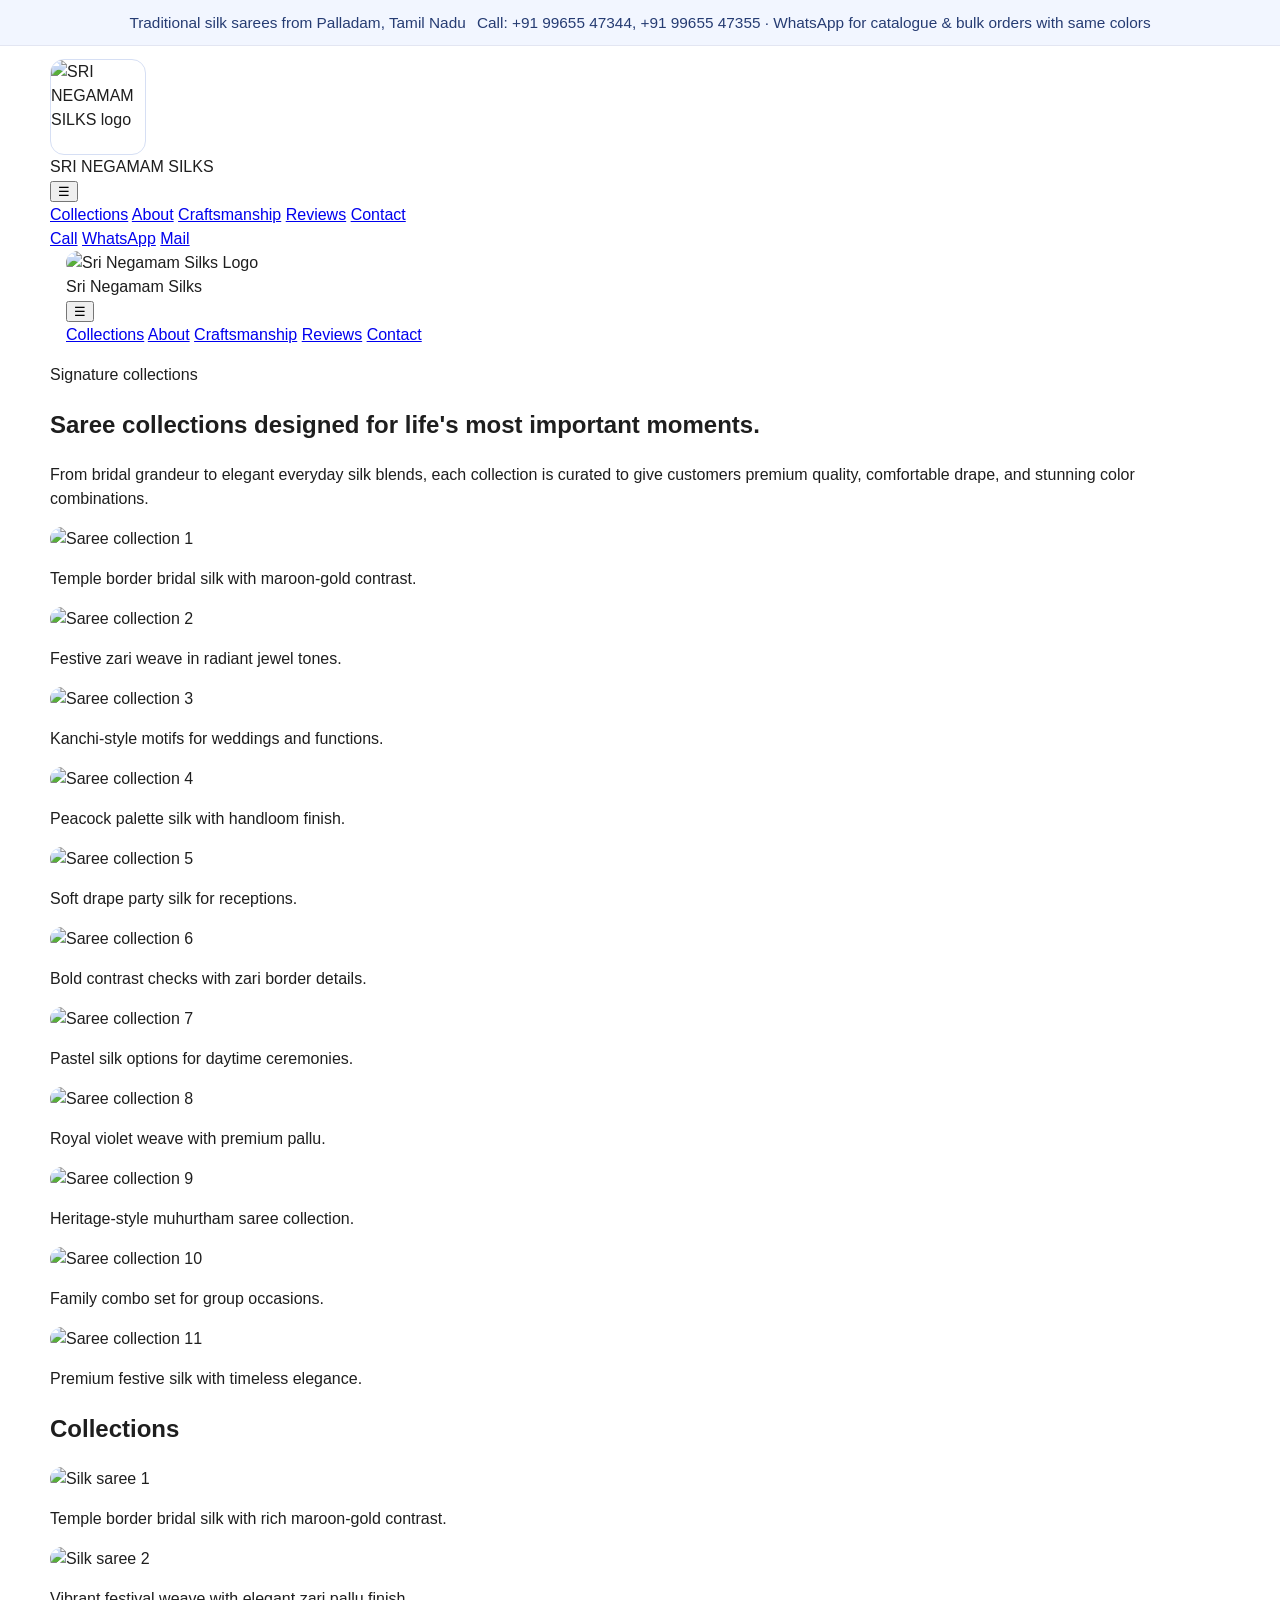
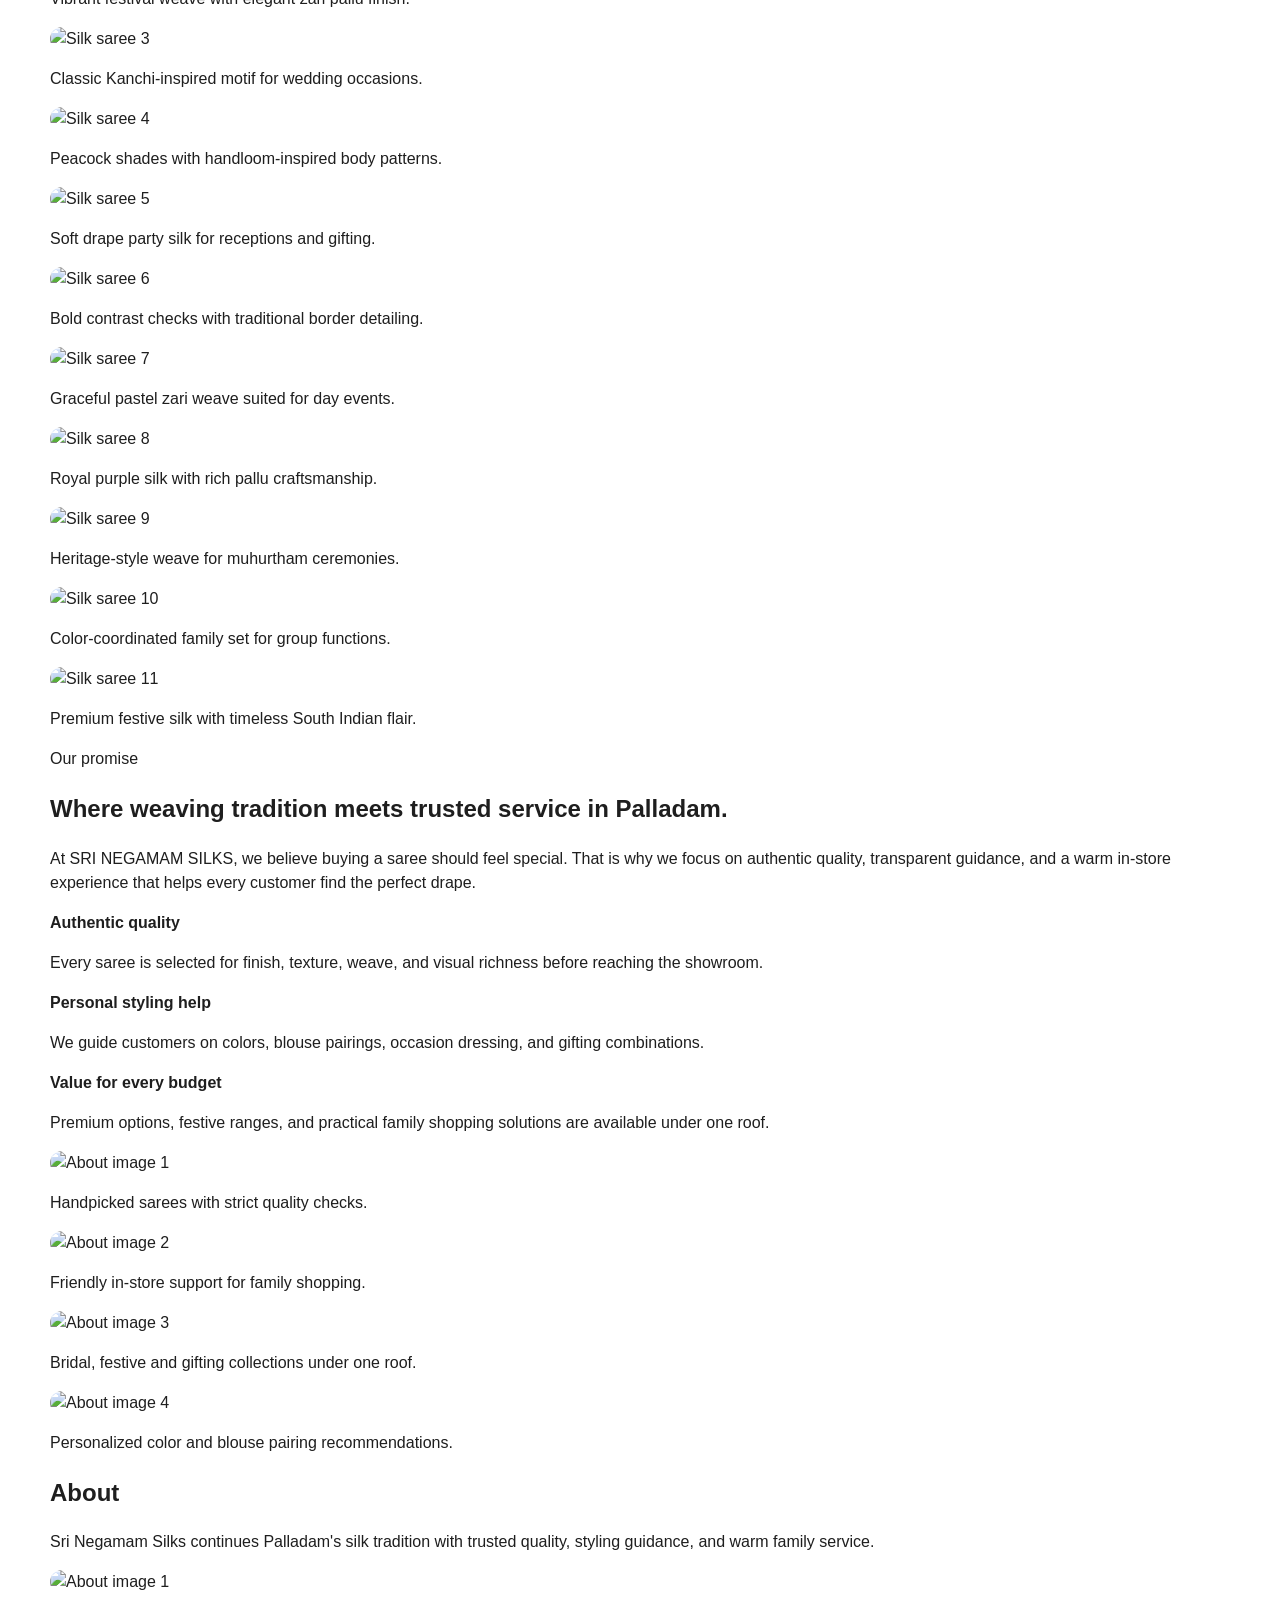
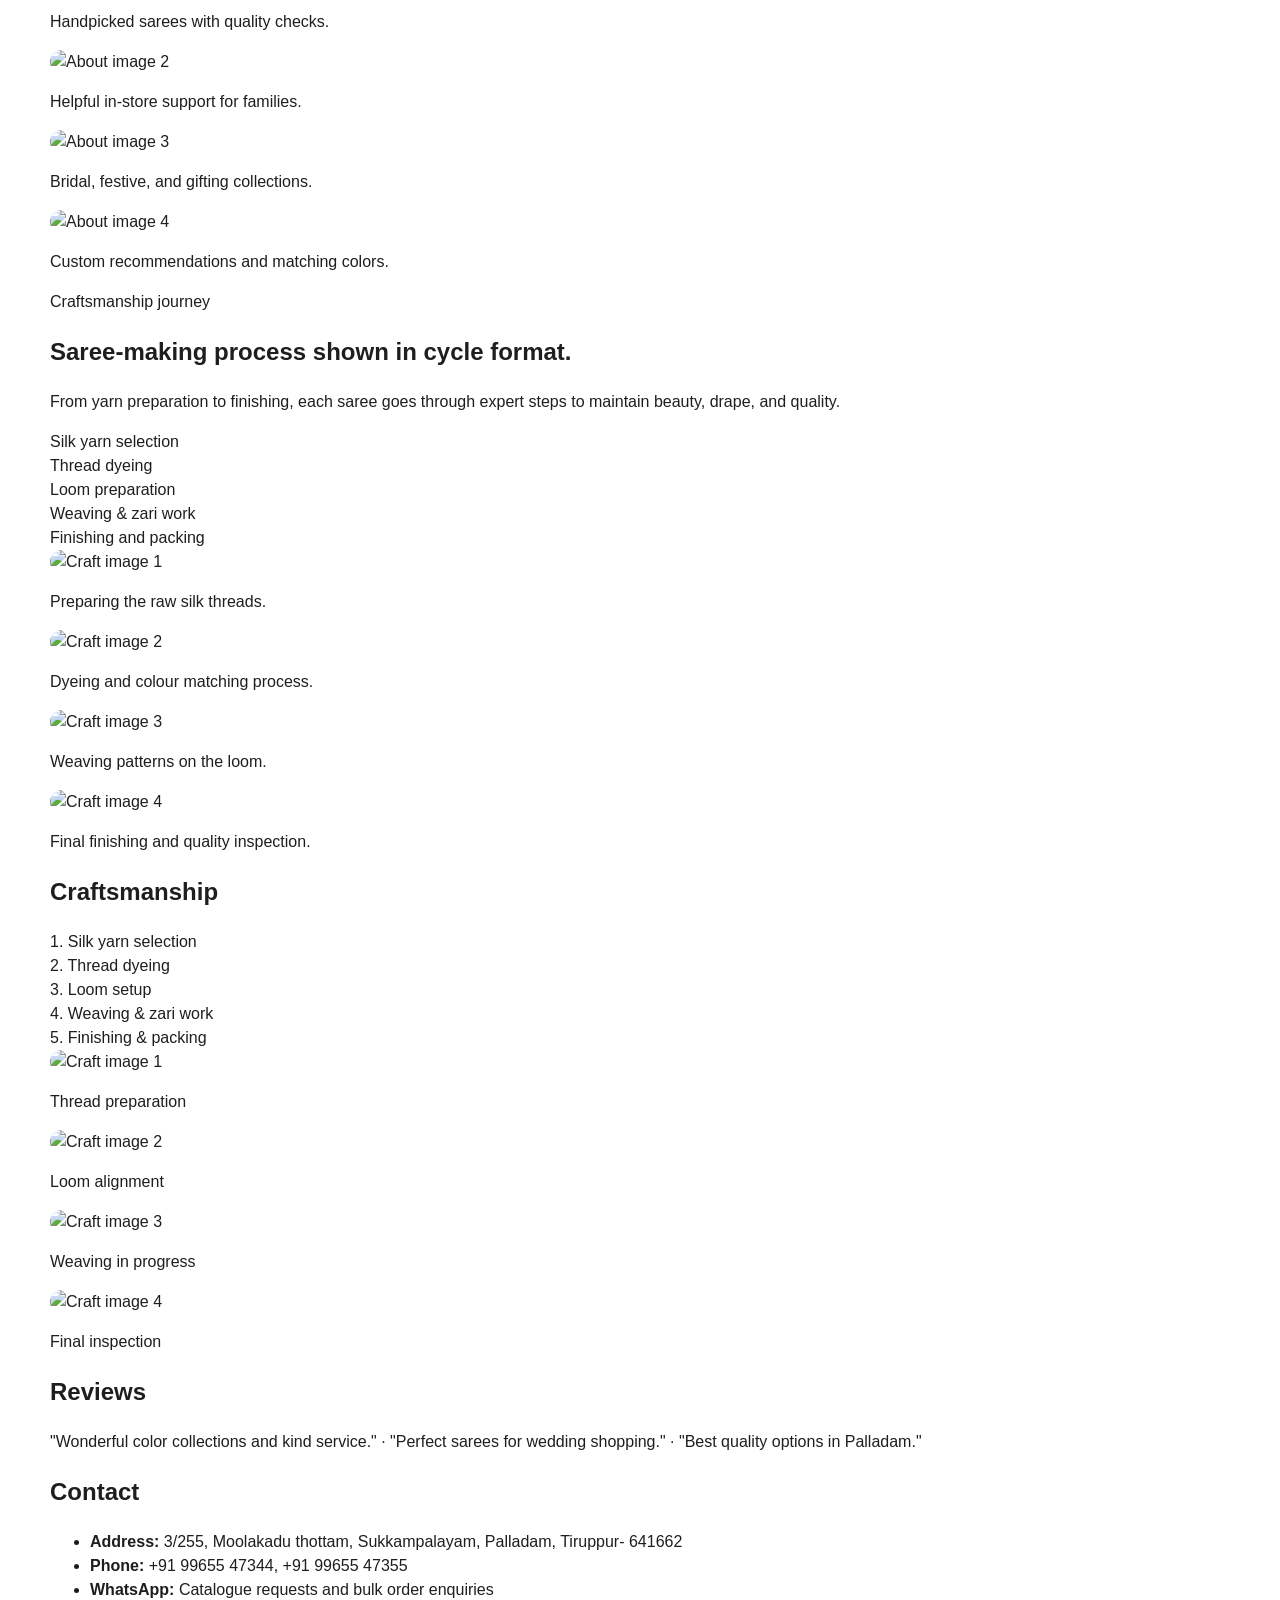
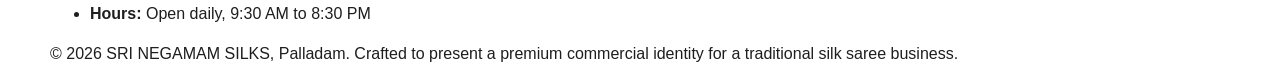
==== commit 18ac9701: "Merge branch 'main' into codex/design-webpage-layout-for-saree-business-ujttzu" ====
--- a/index.html
+++ b/index.html
@@ -3,94 +3,40 @@
 <head>
   <meta charset="UTF-8" />
   <meta name="viewport" content="width=device-width, initial-scale=1.0" />
-  <meta
-    name="description"
-    content="SRI NEGAMAM SILKS in Palladam offers elegant silk sarees, wedding collections, festive drapes, and custom weaving inspired by Tamil Nadu handloom traditions."
-  />
-  <meta
-    name="keywords"
-    content="SRI NEGAMAM SILKS, Palladam silk sarees, Tamil Nadu handloom sarees, bridal sarees, festive sarees"
-  />
-  <meta name="google-site-verification" content="y23ovCnCIfhEont0WRIXDGXxixSjN37bHS4F6o_umiw" />
-  <title>SRI NEGAMAM SILKS | Premium Sarees in Palladam</title>
+  <title>Sri Negamam Silks</title>
   <style>
     :root {
-      --bg: #fffaf6;
-      --surface: #ffffff;
-      --surface-alt: #f7efe6;
-      --text: #2a1c16;
-      --muted: #6e574c;
-      --primary: #8b1538;
-      --primary-dark: #64102a;
-      --accent: #d9a441;
-      --border: rgba(42, 28, 22, 0.08);
-      --shadow: 0 20px 45px rgba(64, 33, 21, 0.12);
-      --radius: 24px;
-      --max-width: 1180px;
-    }
-
-    * {
-      box-sizing: border-box;
-    }
-
-    html {
-      scroll-behavior: smooth;
-    }
-
+      --brand-blue: #173f9e;
+      --bg: #ffffff;
+      --soft: #f7f8fc;
+      --line: #e3e6f2;
+      --text: #1e1e1e;
+    }
+    * { box-sizing: border-box; }
     body {
       margin: 0;
       font-family: Arial, Helvetica, sans-serif;
       color: var(--text);
-      background:
-        radial-gradient(circle at top, rgba(217, 164, 65, 0.18), transparent 30%),
-        linear-gradient(180deg, #fffaf6 0%, #fff5ee 100%);
-      line-height: 1.6;
-    }
-
-    a {
-      color: inherit;
-      text-decoration: none;
-    }
-
-    img {
-      max-width: 100%;
-      display: block;
-    }
-
-    .container {
-      width: min(var(--max-width), calc(100% - 2rem));
-      margin: 0 auto;
-    }
+      background: var(--bg);
+      line-height: 1.5;
+    }
+    img { width: 100%; display: block; border-radius: 12px; }
+    .container { width: min(1180px, calc(100% - 2rem)); margin: 0 auto; }
 
     .topbar {
-      background: var(--primary-dark);
-      color: #fff5f0;
-      font-size: 0.95rem;
-    }
-
-    .topbar .container {
+      background: #f2f6ff;
+      border-bottom: 1px solid var(--line);
+      padding: 0.7rem 0;
+      font-size: 0.96rem;
+      color: #263c73;
+    }
+    .topbar-line {
       display: flex;
-      justify-content: space-between;
-      gap: 1rem;
-      padding: 0.7rem 0;
+      gap: 0.7rem;
+      align-items: center;
+      justify-content: center;
+      text-align: center;
       flex-wrap: wrap;
-    }
-
-    header {
-      position: sticky;
-      top: 0;
-      z-index: 20;
-      background: rgba(255, 250, 246, 0.92);
-      backdrop-filter: blur(12px);
-      border-bottom: 1px solid var(--border);
-    }
-
-    nav {
-      display: flex;
-      justify-content: space-between;
-      align-items: center;
-      padding: 1rem 0;
-      gap: 1rem;
     }
 
     .header-stack {
@@ -98,10 +44,13 @@
     }
 
     .brand-wrap {
+    header { border-bottom: 1px solid var(--line); }
+    .brand-center {
       display: flex;
+      flex-direction: column;
       align-items: center;
-      gap: 0.9rem;
-      min-width: 0;
+      justify-content: center;
+      padding: 1rem 0 0.8rem;
     }
 
     .centered-brand {
@@ -112,27 +61,20 @@
     }
 
     .brand-logo {
-      width: 82px;
-      height: 82px;
+      width: 96px;
+      height: 96px;
       object-fit: contain;
       border-radius: 14px;
-      background: #fff;
-      border: 1px solid rgba(23, 63, 158, 0.2);
-    }
-
-    .brand-logo svg {
-      width: 100%;
-      height: 100%;
-      display: block;
-      border-radius: inherit;
-    }
-
-    .brand {
-      color: #173f9e;
+      border: 1px solid #d6dff4;
+      background: #fff;
+    }
+    .brand-name {
+      margin-top: 0.35rem;
+      color: var(--brand-blue);
       font-family: Georgia, "Times New Roman", serif;
-      font-size: clamp(1.45rem, 2.3vw, 2.25rem);
-      font-weight: 800;
-      letter-spacing: 0.08em;
+      font-size: clamp(1.3rem, 2.2vw, 2rem);
+      font-weight: 700;
+      letter-spacing: 0.03em;
       text-transform: uppercase;
       text-align: center;
       line-height: 1.1;
@@ -308,51 +250,25 @@
       margin: 1.5rem 0 2rem;
     }
 
-    .hero-stats {
-      display: grid;
-      grid-template-columns: repeat(3, minmax(0, 1fr));
+    .menu-row {
+      display: grid;
+      grid-template-columns: 1fr auto;
       gap: 1rem;
-    }
-
-    .stat-card,
-    .feature-card,
-    .collection-card,
-    .testimonial,
-    .contact-card,
-    .highlight-card {
-      background: rgba(255, 255, 255, 0.82);
-      border: 1px solid var(--border);
-      border-radius: var(--radius);
-      box-shadow: var(--shadow);
-    }
-
-    .stat-card {
-      padding: 1.2rem;
-    }
-
-    .stat-card strong {
-      display: block;
-      font-size: 1.7rem;
-      color: var(--primary);
-    }
-
-    .hero-panel {
-      background: linear-gradient(180deg, rgba(139, 21, 56, 0.96), rgba(100, 16, 42, 0.97));
-      border-radius: 32px;
-      color: #fff;
-      padding: 2rem;
-      box-shadow: var(--shadow);
-      position: relative;
-      overflow: hidden;
-      min-height: 470px;
-      display: flex;
-      flex-direction: column;
-      justify-content: flex-end;
-    }
-
-    .hero-panel::before,
-    .hero-panel::after {
-      content: "";
+      align-items: center;
+      padding: 0.7rem 0 1rem;
+      border-top: 1px solid var(--line);
+    }
+    .menu-wrap { position: relative; }
+    .menu-btn {
+      border: 1px solid var(--line);
+      background: #fff;
+      border-radius: 10px;
+      height: 42px;
+      width: 48px;
+      font-size: 1.2rem;
+      cursor: pointer;
+    }
+    .menu-links {
       position: absolute;
       border-radius: 50%;
       background: rgba(255, 255, 255, 0.1);
@@ -479,42 +395,63 @@
 
     .story {
       background: var(--surface-alt);
-    }
-
-    .story-grid,
-    .contact-grid {
-      display: grid;
-      grid-template-columns: repeat(2, minmax(0, 1fr));
-      gap: 1.5rem;
-      align-items: stretch;
-    }
-
-    .story-panel {
-      background: linear-gradient(160deg, #fff, #f7efe6);
-      border-radius: 30px;
-      padding: 2rem;
-      border: 1px solid var(--border);
-      box-shadow: var(--shadow);
-    }
-
-    .story-points {
-      display: grid;
+      top: calc(100% + 8px);
+      left: 0;
+      background: #fff;
+      border: 1px solid var(--line);
+      border-radius: 12px;
+      padding: 0.6rem;
+      min-width: 220px;
+      display: none;
+      box-shadow: 0 8px 24px rgba(16, 30, 70, 0.12);
+      z-index: 10;
+    }
+    .menu-links.show { display: grid; }
+    .menu-links a {
+      padding: 0.55rem 0.65rem;
+      border-radius: 8px;
+      text-decoration: none;
+      color: #1e2d56;
+      font-weight: 600;
+    }
+    .menu-links a:hover { background: var(--soft); }
+
+    .weave-6x6 {
+      width: 170px;
+      height: 170px;
+      display: grid;
+      grid-template-columns: repeat(6, 1fr);
+      gap: 3px;
+      padding: 8px;
+      background: #fff;
+      border: 1px solid var(--line);
+      border-radius: 14px;
+    }
+    .weave-6x6 span { border-radius: 3px; }
+
+    section { padding: 2rem 0; border-top: 1px solid var(--line); }
+    h2 { margin: 0 0 0.9rem; color: #172f64; }
+
+    .card-grid-11 {
+      display: grid;
+      grid-template-columns: repeat(4, minmax(0, 1fr));
       gap: 1rem;
-      margin-top: 1.5rem;
-    }
-
-    .story-point {
-      padding: 1rem 1.1rem;
-      border-left: 4px solid var(--accent);
-      background: rgba(255, 255, 255, 0.75);
-      border-radius: 0 18px 18px 0;
-    }
-
-    .process {
-      background: linear-gradient(180deg, rgba(139, 21, 56, 0.05), transparent 65%);
-    }
-
-    .process-line {
+    }
+    .card {
+      background: #fff;
+      border: 1px solid var(--line);
+      border-radius: 14px;
+      overflow: hidden;
+    }
+    .card p {
+      margin: 0;
+      padding: 0.65rem 0.75rem 0.9rem;
+      border-top: 1px solid var(--line);
+      font-size: 0.94rem;
+    }
+
+    .about-grid,
+    .craft-images {
       display: grid;
       grid-template-columns: repeat(4, minmax(0, 1fr));
       gap: 1rem;
@@ -587,22 +524,41 @@
       border-radius: 32px;
       padding: 2.4rem;
       box-shadow: var(--shadow);
-    }
-
-    .cta-band p,
-    .hero-panel p {
-      color: rgba(255, 255, 255, 0.85);
-    }
-
-    .contact-card strong {
-      color: var(--primary);
-    }
-
-    footer {
-      padding: 2rem 0 3rem;
-      color: var(--muted);
-      font-size: 0.95rem;
-    }
+    .cycle {
+      display: grid;
+      grid-template-columns: repeat(5, minmax(0, 1fr));
+      gap: 0.8rem;
+      margin-bottom: 1.2rem;
+    }
+    .cycle-step {
+      border: 1px solid var(--line);
+      border-radius: 999px;
+      padding: 0.85rem;
+      text-align: center;
+      background: var(--soft);
+      font-weight: 600;
+      font-size: 0.9rem;
+      position: relative;
+    }
+    .cycle-step:not(:last-child)::after {
+      content: "→";
+      position: absolute;
+      right: -0.62rem;
+      top: 50%;
+      transform: translateY(-50%);
+      color: #6f7daa;
+      font-size: 1.1rem;
+      background: white;
+      padding: 0 0.2rem;
+    }
+
+    .contact-card {
+      background: #fff;
+      border: 1px solid var(--line);
+      border-radius: 14px;
+      padding: 1rem;
+    }
+    .contact-list { margin: 0; padding-left: 1rem; }
 
     @media (max-width: 960px) {
       .hero-grid,
@@ -654,12 +610,22 @@
       .hero-panel {
         min-height: auto;
       }
+    @media (max-width: 920px) {
+      .card-grid-11 { grid-template-columns: repeat(2, minmax(0, 1fr)); }
+      .about-grid, .craft-images { grid-template-columns: repeat(2, minmax(0, 1fr)); }
+      .cycle { grid-template-columns: 1fr; }
+      .cycle-step:not(:last-child)::after { content: "↓"; right: 50%; top: auto; bottom: -0.85rem; transform: translateX(50%); }
+    }
+    @media (max-width: 520px) {
+      .menu-row { grid-template-columns: 1fr; }
+      .weave-6x6 { margin-inline: auto; }
+      .card-grid-11 { grid-template-columns: 1fr; }
     }
   </style>
 </head>
 <body>
   <div class="topbar">
-    <div class="container">
+    <div class="container topbar-line">
       <span>Traditional silk sarees from Palladam, Tamil Nadu</span>
       <span>Call: +91 99655 47344, +91 99655 47355 · WhatsApp for catalogue &amp; bulk orders with same colors</span>
     </div>
@@ -699,59 +665,37 @@
           <a class="cta" href="mailto:hello@negamamsilks.com">Mail</a>
         </div>
       </nav>
+    <div class="container">
+      <div class="brand-center">
+        <img class="brand-logo" src="https://uploads.onecompiler.io/448twhky2/44hcuw4tr/1000261002.jpg" alt="Sri Negamam Silks Logo" />
+        <div class="brand-name">Sri Negamam Silks</div>
+      </div>
+
+      <div class="menu-row">
+        <div class="menu-wrap">
+          <button class="menu-btn" id="menuBtn" aria-expanded="false" aria-controls="menuLinks">☰</button>
+          <nav class="menu-links" id="menuLinks">
+            <a href="#collections">Collections</a>
+            <a href="#about">About</a>
+            <a href="#craftsmanship">Craftsmanship</a>
+            <a href="#reviews">Reviews</a>
+            <a href="#contact">Contact</a>
+          </nav>
+        </div>
+
+        <div class="weave-6x6" aria-label="6 by 6 thread colored weaving pattern">
+          <span style="background:#8b1538"></span><span style="background:#d9a441"></span><span style="background:#1f4aa5"></span><span style="background:#e1753b"></span><span style="background:#7e2f9a"></span><span style="background:#2d7e56"></span>
+          <span style="background:#d9a441"></span><span style="background:#1f4aa5"></span><span style="background:#e1753b"></span><span style="background:#7e2f9a"></span><span style="background:#2d7e56"></span><span style="background:#8b1538"></span>
+          <span style="background:#1f4aa5"></span><span style="background:#e1753b"></span><span style="background:#7e2f9a"></span><span style="background:#2d7e56"></span><span style="background:#8b1538"></span><span style="background:#d9a441"></span>
+          <span style="background:#e1753b"></span><span style="background:#7e2f9a"></span><span style="background:#2d7e56"></span><span style="background:#8b1538"></span><span style="background:#d9a441"></span><span style="background:#1f4aa5"></span>
+          <span style="background:#7e2f9a"></span><span style="background:#2d7e56"></span><span style="background:#8b1538"></span><span style="background:#d9a441"></span><span style="background:#1f4aa5"></span><span style="background:#e1753b"></span>
+          <span style="background:#2d7e56"></span><span style="background:#8b1538"></span><span style="background:#d9a441"></span><span style="background:#1f4aa5"></span><span style="background:#e1753b"></span><span style="background:#7e2f9a"></span>
+        </div>
+      </div>
     </div>
   </header>
 
   <main>
-    <section class="hero">
-      <div class="container hero-grid">
-        <div class="hero-copy">
-          <span class="eyebrow">Palladam's destination for premium silk sarees</span>
-          <h1>Celebrate every occasion with timeless SRI NEGAMAM SILKS elegance.</h1>
-          <p>
-            SRI NEGAMAM SILKS brings together rich Tamil weaving heritage, carefully curated bridal collections,
-            festive drapes, and contemporary designs for families who value quality, tradition, and graceful style.
-          </p>
-          <div class="hero-actions">
-            <a class="cta" href="https://wa.me/919965547355" target="_blank" rel="noreferrer">View WhatsApp Catalogue</a>
-            <a class="btn-secondary" href="#collections">Explore Collections</a>
-          </div>
-          <div class="hero-stats">
-            <div class="stat-card">
-              <strong>500+</strong>
-              <span>Designs across bridal, festive, and gifting collections</span>
-            </div>
-            <div class="stat-card">
-              <strong>25+ yrs</strong>
-              <span>Family-led experience serving customers in and around Palladam</span>
-            </div>
-            <div class="stat-card">
-              <strong>Custom</strong>
-              <span>Color matching, blouse ideas, and saree recommendations</span>
-            </div>
-          </div>
-        </div>
-
-        <div class="hero-panel">
-          <div class="fabric-card">
-            <span class="card-tag" style="color:#ffe6b3;">Featured showroom highlights</span>
-            <h3>Handpicked sarees for weddings, festivals, and special gifting.</h3>
-            <p>
-              Discover lustrous zari borders, rich jewel tones, lightweight drapes, and signature motifs inspired by
-              South Indian traditions.
-            </p>
-            <div class="fabric-palette">
-              <div class="swatch" style="background:#8b1538;"></div>
-              <div class="swatch" style="background:#d9a441;"></div>
-              <div class="swatch" style="background:#295c5a;"></div>
-              <div class="swatch" style="background:#d96f32;"></div>
-            </div>
-            <p>Perfect for muhurtham ceremonies, receptions, temple functions, and festive family celebrations.</p>
-          </div>
-        </div>
-      </div>
-    </section>
-
     <section id="collections">
       <div class="container">
         <div class="section-heading">
@@ -775,6 +719,19 @@
           <article class="gallery-card"><img src="https://images.unsplash.com/photo-1630336637317-6f78d5eeea06?auto=format&fit=crop&w=900&q=80" alt="Saree collection 9" /><p>Heritage-style muhurtham saree collection.</p></article>
           <article class="gallery-card"><img src="https://images.unsplash.com/photo-1616246980371-f4f8f22a4032?auto=format&fit=crop&w=900&q=80" alt="Saree collection 10" /><p>Family combo set for group occasions.</p></article>
           <article class="gallery-card"><img src="https://images.unsplash.com/photo-1617331140180-e8262094733a?auto=format&fit=crop&w=900&q=80" alt="Saree collection 11" /><p>Premium festive silk with timeless elegance.</p></article>
+        <h2>Collections</h2>
+        <div class="card-grid-11">
+          <article class="card"><img src="https://images.unsplash.com/photo-1610189020396-57f28de4f4eb?auto=format&fit=crop&w=900&q=80" alt="Silk saree 1" /><p>Temple border bridal silk with rich maroon-gold contrast.</p></article>
+          <article class="card"><img src="https://images.unsplash.com/photo-1618244972963-dbad68f5a56f?auto=format&fit=crop&w=900&q=80" alt="Silk saree 2" /><p>Vibrant festival weave with elegant zari pallu finish.</p></article>
+          <article class="card"><img src="https://images.unsplash.com/photo-1629533271060-4e470dccb730?auto=format&fit=crop&w=900&q=80" alt="Silk saree 3" /><p>Classic Kanchi-inspired motif for wedding occasions.</p></article>
+          <article class="card"><img src="https://images.unsplash.com/photo-1621784563330-caee0b138a00?auto=format&fit=crop&w=900&q=80" alt="Silk saree 4" /><p>Peacock shades with handloom-inspired body patterns.</p></article>
+          <article class="card"><img src="https://images.unsplash.com/photo-1596783074918-c84cb06531ca?auto=format&fit=crop&w=900&q=80" alt="Silk saree 5" /><p>Soft drape party silk for receptions and gifting.</p></article>
+          <article class="card"><img src="https://images.unsplash.com/photo-1609250291996-fdebe6020a8c?auto=format&fit=crop&w=900&q=80" alt="Silk saree 6" /><p>Bold contrast checks with traditional border detailing.</p></article>
+          <article class="card"><img src="https://images.unsplash.com/photo-1583391733956-6c77a83e011f?auto=format&fit=crop&w=900&q=80" alt="Silk saree 7" /><p>Graceful pastel zari weave suited for day events.</p></article>
+          <article class="card"><img src="https://images.unsplash.com/photo-1598550880863-4e8aa3d0edb4?auto=format&fit=crop&w=900&q=80" alt="Silk saree 8" /><p>Royal purple silk with rich pallu craftsmanship.</p></article>
+          <article class="card"><img src="https://images.unsplash.com/photo-1630336637317-6f78d5eeea06?auto=format&fit=crop&w=900&q=80" alt="Silk saree 9" /><p>Heritage-style weave for muhurtham ceremonies.</p></article>
+          <article class="card"><img src="https://images.unsplash.com/photo-1616246980371-f4f8f22a4032?auto=format&fit=crop&w=900&q=80" alt="Silk saree 10" /><p>Color-coordinated family set for group functions.</p></article>
+          <article class="card"><img src="https://images.unsplash.com/photo-1617331140180-e8262094733a?auto=format&fit=crop&w=900&q=80" alt="Silk saree 11" /><p>Premium festive silk with timeless South Indian flair.</p></article>
         </div>
       </div>
     </section>
@@ -814,41 +771,20 @@
     </section>
 
     <section>
+    <section id="about">
       <div class="container">
-        <div class="section-heading">
-          <span class="eyebrow">Why customers choose us</span>
-          <h2>A commercial website built to inspire confidence and drive enquiries.</h2>
-        </div>
-        <div class="features">
-          <article class="feature-card">
-            <h3>Premium silk appeal</h3>
-            <ul>
-              <li>Elegant luxury-focused design language</li>
-              <li>Showcases product categories clearly</li>
-              <li>Strong messaging for bridal and festive buyers</li>
-            </ul>
-          </article>
-          <article class="feature-card">
-            <h3>Lead-friendly experience</h3>
-            <ul>
-              <li>WhatsApp-first call to action for quick conversion</li>
-              <li>Visit booking prompts placed throughout the page</li>
-              <li>Contact details made easy to find on mobile</li>
-            </ul>
-          </article>
-          <article class="feature-card">
-            <h3>Local trust building</h3>
-            <ul>
-              <li>Highlights Palladam presence and heritage value</li>
-              <li>Reassures shoppers with service-oriented copy</li>
-              <li>Supports retail customers and bulk purchase enquiries</li>
-            </ul>
-          </article>
+        <h2>About</h2>
+        <p>Sri Negamam Silks continues Palladam's silk tradition with trusted quality, styling guidance, and warm family service.</p>
+        <div class="about-grid">
+          <article class="card"><img src="https://images.unsplash.com/photo-1638345394738-2793075ac4f8?auto=format&fit=crop&w=800&q=80" alt="About image 1" /><p>Handpicked sarees with quality checks.</p></article>
+          <article class="card"><img src="https://images.unsplash.com/photo-1562158070-57cdeed9375f?auto=format&fit=crop&w=800&q=80" alt="About image 2" /><p>Helpful in-store support for families.</p></article>
+          <article class="card"><img src="https://images.unsplash.com/photo-1598331668826-20cecc596b86?auto=format&fit=crop&w=800&q=80" alt="About image 3" /><p>Bridal, festive, and gifting collections.</p></article>
+          <article class="card"><img src="https://images.unsplash.com/photo-1610030469983-98e550d6193c?auto=format&fit=crop&w=800&q=80" alt="About image 4" /><p>Custom recommendations and matching colors.</p></article>
         </div>
       </div>
     </section>
 
-    <section class="process" id="process">
+    <section id="craftsmanship">
       <div class="container">
         <div class="section-heading">
           <span class="eyebrow">Craftsmanship journey</span>
@@ -869,71 +805,40 @@
           <article class="gallery-card"><img src="https://images.unsplash.com/photo-1521572163474-6864f9cf17ab?auto=format&fit=crop&w=900&q=80" alt="Craft image 2" /><p>Dyeing and colour matching process.</p></article>
           <article class="gallery-card"><img src="https://images.unsplash.com/photo-1514996937319-344454492b37?auto=format&fit=crop&w=900&q=80" alt="Craft image 3" /><p>Weaving patterns on the loom.</p></article>
           <article class="gallery-card"><img src="https://images.unsplash.com/photo-1515955656352-a1fa3ffcd111?auto=format&fit=crop&w=900&q=80" alt="Craft image 4" /><p>Final finishing and quality inspection.</p></article>
+        <h2>Craftsmanship</h2>
+        <div class="cycle">
+          <div class="cycle-step">1. Silk yarn selection</div>
+          <div class="cycle-step">2. Thread dyeing</div>
+          <div class="cycle-step">3. Loom setup</div>
+          <div class="cycle-step">4. Weaving &amp; zari work</div>
+          <div class="cycle-step">5. Finishing &amp; packing</div>
+        </div>
+        <div class="craft-images">
+          <article class="card"><img src="https://images.unsplash.com/photo-1512436991641-6745cdb1723f?auto=format&fit=crop&w=800&q=80" alt="Craft image 1" /><p>Thread preparation</p></article>
+          <article class="card"><img src="https://images.unsplash.com/photo-1521572163474-6864f9cf17ab?auto=format&fit=crop&w=800&q=80" alt="Craft image 2" /><p>Loom alignment</p></article>
+          <article class="card"><img src="https://images.unsplash.com/photo-1514996937319-344454492b37?auto=format&fit=crop&w=800&q=80" alt="Craft image 3" /><p>Weaving in progress</p></article>
+          <article class="card"><img src="https://images.unsplash.com/photo-1515955656352-a1fa3ffcd111?auto=format&fit=crop&w=800&q=80" alt="Craft image 4" /><p>Final inspection</p></article>
         </div>
       </div>
     </section>
 
-    <section id="testimonials">
+    <section id="reviews">
       <div class="container">
-        <div class="section-heading">
-          <span class="eyebrow">Customer love</span>
-          <h2>Designed to reflect the trust a local silk store earns over time.</h2>
-        </div>
-        <div class="testimonials">
-          <article class="testimonial">
-            <p>"A beautiful collection for weddings. The color suggestions and blouse matching support made our family shopping easy."</p>
-            <strong>— Bridal customer, Palladam</strong>
-          </article>
-          <article class="testimonial">
-            <p>"We were looking for elegant silk sarees for a family function, and SRI NEGAMAM SILKS helped us choose graceful designs within budget."</p>
-            <strong>— Festive shopper, Tiruppur region</strong>
-          </article>
-          <article class="testimonial">
-            <p>"Very warm service and premium presentation. Perfect place for sarees that feel traditional yet modern."</p>
-            <strong>— Repeat customer</strong>
-          </article>
-        </div>
+        <h2>Reviews</h2>
+        <p>"Wonderful color collections and kind service." · "Perfect sarees for wedding shopping." · "Best quality options in Palladam."</p>
       </div>
     </section>
 
-    <section>
+    <section id="contact">
       <div class="container">
-        <div class="cta-band">
-          <span class="eyebrow" style="background:rgba(255,255,255,0.12); color:#fff;">Plan your visit</span>
-          <h2>Looking for bridal silk sarees or festive collections in Palladam?</h2>
-          <p>
-            Visit SRI NEGAMAM SILKS for an in-person shopping experience, or message us on WhatsApp to receive the latest catalogue and pricing support.
-          </p>
-          <div class="contact-actions">
-            <a class="cta" style="background:#fff; color:var(--primary);" href="tel:+919965547344">Call the Store</a>
-            <a class="btn-secondary" style="border-color:rgba(255,255,255,0.25); color:#fff; background:transparent;" href="https://wa.me/919965547355" target="_blank" rel="noreferrer">Chat on WhatsApp</a>
-          </div>
-        </div>
-      </div>
-    </section>
-
-    <section id="contact">
-      <div class="container contact-grid">
+        <h2>Contact</h2>
         <div class="contact-card">
-          <span class="eyebrow">Visit us</span>
-          <h2>SRI NEGAMAM SILKS, Palladam</h2>
           <ul class="contact-list">
             <li><strong>Address:</strong> 3/255, Moolakadu thottam, Sukkampalayam, Palladam, Tiruppur- 641662</li>
             <li><strong>Phone:</strong> +91 99655 47344, +91 99655 47355</li>
             <li><strong>WhatsApp:</strong> Catalogue requests and bulk order enquiries</li>
             <li><strong>Hours:</strong> Open daily, 9:30 AM to 8:30 PM</li>
           </ul>
-        </div>
-        <div class="contact-card">
-          <span class="eyebrow">Business enquiries</span>
-          <h3>For weddings, gifting, and repeat family shopping</h3>
-          <p>
-            Contact us for curated bridal appointments, family purchase planning, festive shopping guidance, and return gift saree requirements.
-          </p>
-          <div class="contact-actions">
-            <a class="cta" href="mailto:hello@negamamsilks.com">Email Us</a>
-            <a class="btn-secondary" href="#top" onclick="window.scrollTo({top: 0, behavior: 'smooth'}); return false;">Back to Top</a>
-          </div>
         </div>
       </div>
     </section>
@@ -957,6 +862,20 @@
       if (!menuToggle.contains(event.target) && !menuPanel.contains(event.target)) {
         menuPanel.classList.remove('show');
         menuToggle.setAttribute('aria-expanded', 'false');
+  <script>
+    const menuBtn = document.getElementById('menuBtn');
+    const menuLinks = document.getElementById('menuLinks');
+
+    menuBtn.addEventListener('click', () => {
+      menuLinks.classList.toggle('show');
+      const expanded = menuLinks.classList.contains('show');
+      menuBtn.setAttribute('aria-expanded', expanded ? 'true' : 'false');
+    });
+
+    document.addEventListener('click', (e) => {
+      if (!menuBtn.contains(e.target) && !menuLinks.contains(e.target)) {
+        menuLinks.classList.remove('show');
+        menuBtn.setAttribute('aria-expanded', 'false');
       }
     });
   </script>
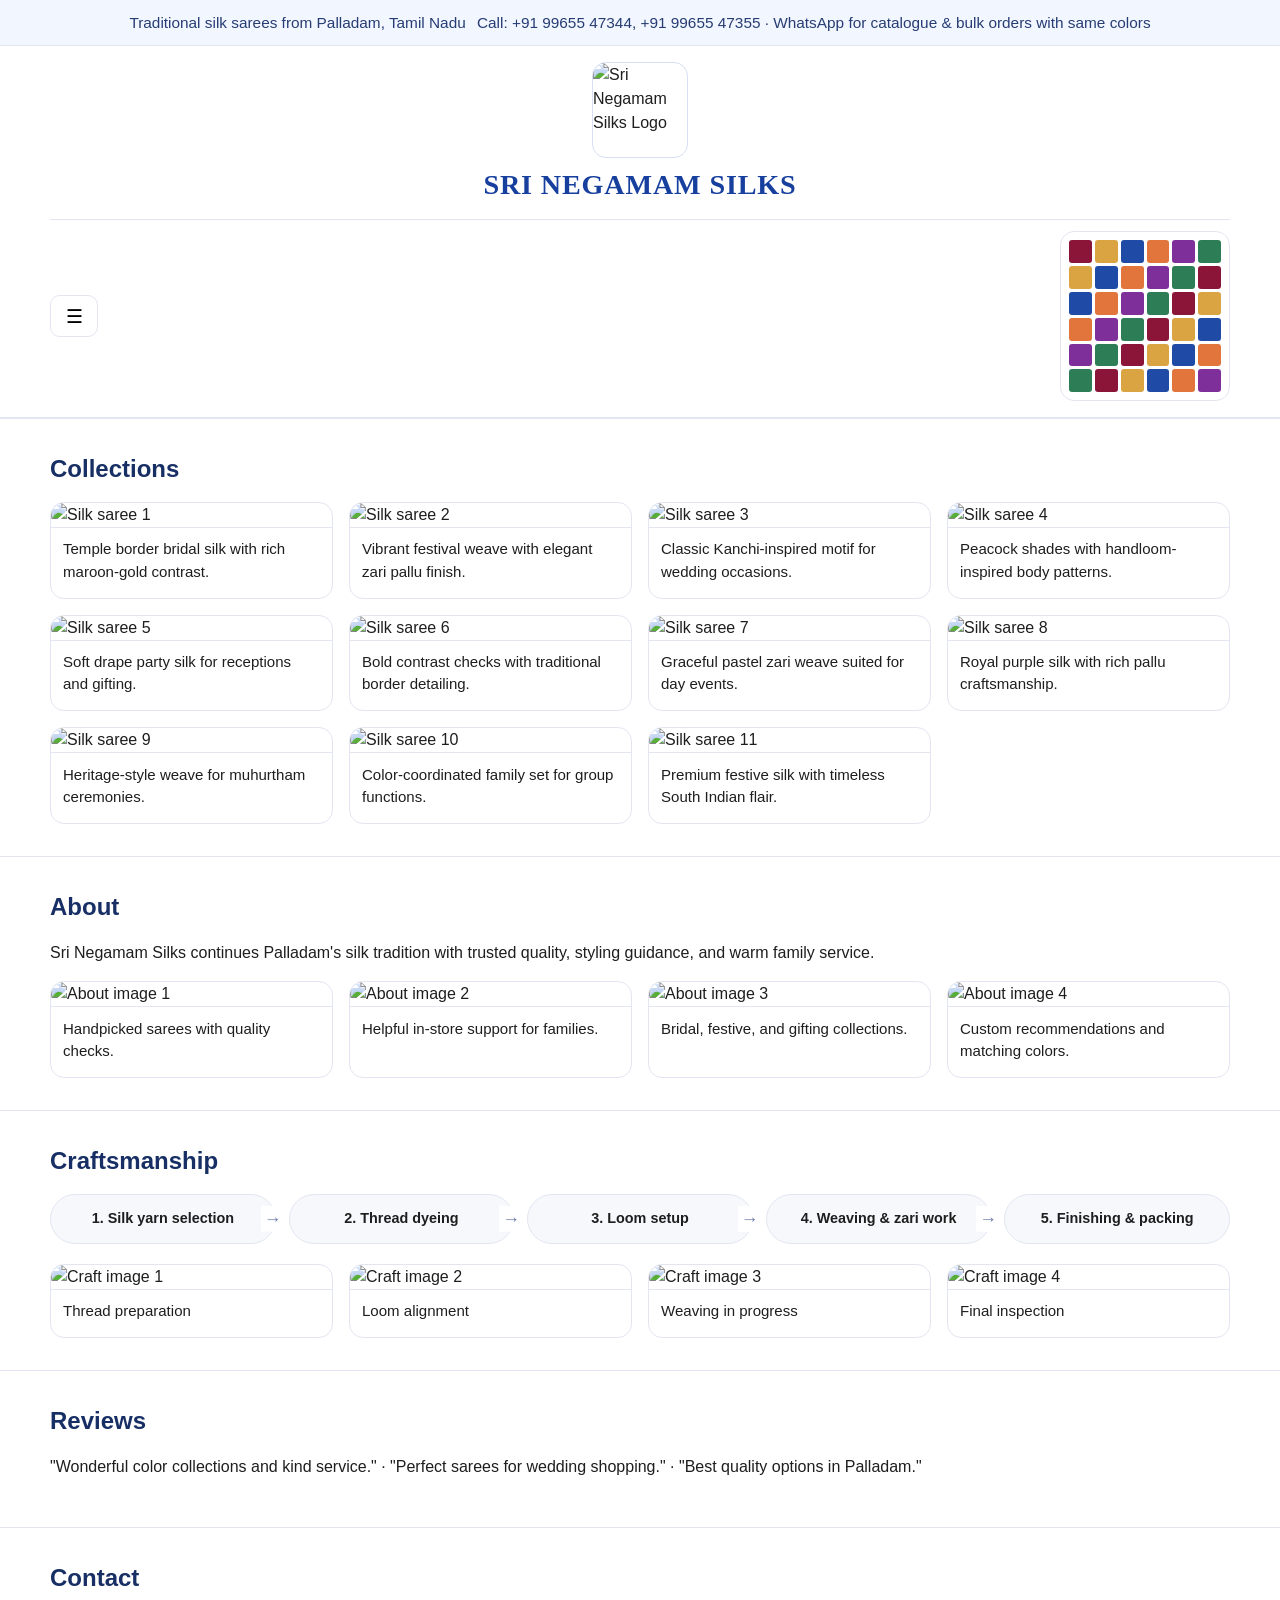
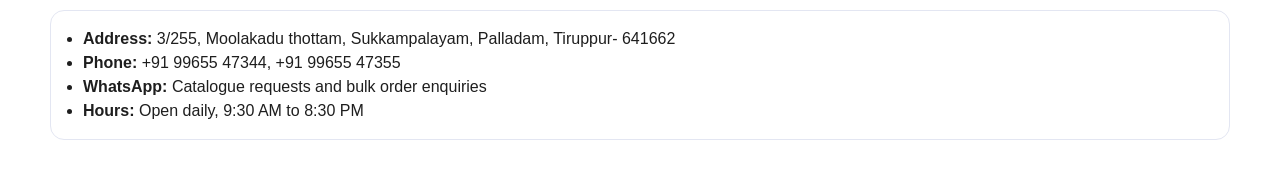
==== commit a5b381df: "Revert "Refactor header/navigation and add gallery + craft sections to index.html"" ====
--- a/index.html
+++ b/index.html
@@ -39,11 +39,6 @@
       flex-wrap: wrap;
     }
 
-    .header-stack {
-      padding: 0.8rem 0 1rem;
-    }
-
-    .brand-wrap {
     header { border-bottom: 1px solid var(--line); }
     .brand-center {
       display: flex;
@@ -52,14 +47,6 @@
       justify-content: center;
       padding: 1rem 0 0.8rem;
     }
-
-    .centered-brand {
-      flex-direction: column;
-      justify-content: center;
-      margin-bottom: 0.8rem;
-      gap: 0.45rem;
-    }
-
     .brand-logo {
       width: 96px;
       height: 96px;
@@ -77,177 +64,6 @@
       letter-spacing: 0.03em;
       text-transform: uppercase;
       text-align: center;
-      line-height: 1.1;
-      white-space: nowrap;
-    }
-
-    .compact-nav {
-      display: grid;
-      grid-template-columns: auto auto 1fr;
-      align-items: center;
-      gap: 1rem;
-      border-top: 1px solid var(--border);
-      padding-top: 0.9rem;
-    }
-
-    .menu-wrap {
-      position: relative;
-    }
-
-    .menu-toggle {
-      border: 1px solid rgba(139, 21, 56, 0.25);
-      background: #fff;
-      color: var(--primary);
-      border-radius: 10px;
-      width: 50px;
-      height: 42px;
-      font-size: 1.2rem;
-      cursor: pointer;
-    }
-
-    .menu-panel {
-      position: absolute;
-      top: calc(100% + 10px);
-      left: 0;
-      display: flex;
-      gap: 0.55rem;
-      background: #fff;
-      border: 1px solid var(--border);
-      border-radius: 12px;
-      padding: 0.55rem;
-      box-shadow: var(--shadow);
-      opacity: 0;
-      pointer-events: none;
-      transform: translateX(-18px);
-      transition: transform 0.3s ease, opacity 0.3s ease;
-      z-index: 100;
-      width: max-content;
-      max-width: min(88vw, 780px);
-      overflow-x: auto;
-    }
-
-    .menu-panel.show {
-      opacity: 1;
-      pointer-events: auto;
-      transform: translateX(0);
-    }
-
-    .menu-panel a {
-      white-space: nowrap;
-      padding: 0.45rem 0.75rem;
-      border-radius: 8px;
-      font-weight: 600;
-      color: var(--primary-dark);
-    }
-
-    .menu-panel a:hover {
-      background: rgba(139, 21, 56, 0.08);
-    }
-
-    .weave-preview {
-      width: 108px;
-      height: 108px;
-      padding: 7px;
-      border-radius: 12px;
-      border: 1px solid var(--border);
-      display: grid;
-      grid-template-columns: repeat(6, 1fr);
-      gap: 3px;
-      background: #fff;
-    }
-
-    .weave-preview span {
-      border-radius: 3px;
-    }
-
-    .quick-actions {
-      display: flex;
-      gap: 0.7rem;
-      justify-content: flex-end;
-      flex-wrap: wrap;
-    }
-
-    .cta,
-    .btn-secondary {
-      display: inline-flex;
-      align-items: center;
-      justify-content: center;
-      border-radius: 999px;
-      padding: 0.9rem 1.4rem;
-      font-weight: 700;
-      transition: 0.25s ease;
-    }
-
-    .cta {
-      background: var(--primary);
-      color: #fff;
-      box-shadow: var(--shadow);
-    }
-
-    .cta:hover {
-      background: #a11c45;
-      transform: translateY(-2px);
-    }
-
-    .btn-secondary {
-      border: 1px solid rgba(139, 21, 56, 0.18);
-      background: rgba(255, 255, 255, 0.72);
-      color: var(--primary);
-    }
-
-    .hero {
-      padding: 5rem 0 4rem;
-    }
-
-    .hero-grid {
-      display: grid;
-      grid-template-columns: 1.15fr 0.85fr;
-      gap: 2rem;
-      align-items: center;
-    }
-
-    .eyebrow {
-      display: inline-block;
-      padding: 0.45rem 0.85rem;
-      border-radius: 999px;
-      background: rgba(139, 21, 56, 0.1);
-      color: var(--primary);
-      font-weight: 700;
-      font-size: 0.9rem;
-      margin-bottom: 1rem;
-    }
-
-    h1,
-    h2,
-    h3 {
-      line-height: 1.15;
-      margin: 0 0 1rem;
-    }
-
-    h1 {
-      font-size: clamp(2.5rem, 5vw, 4.6rem);
-    }
-
-    h2 {
-      font-size: clamp(2rem, 3vw, 3rem);
-    }
-
-    p {
-      margin: 0 0 1rem;
-      color: var(--muted);
-    }
-
-    .hero-copy p {
-      max-width: 60ch;
-      font-size: 1.08rem;
-    }
-
-    .hero-actions,
-    .contact-actions {
-      display: flex;
-      gap: 1rem;
-      flex-wrap: wrap;
-      margin: 1.5rem 0 2rem;
     }
 
     .menu-row {
@@ -270,131 +86,6 @@
     }
     .menu-links {
       position: absolute;
-      border-radius: 50%;
-      background: rgba(255, 255, 255, 0.1);
-    }
-
-    .hero-panel::before {
-      width: 220px;
-      height: 220px;
-      top: -50px;
-      right: -50px;
-    }
-
-    .hero-panel::after {
-      width: 150px;
-      height: 150px;
-      bottom: 50px;
-      left: -45px;
-    }
-
-    .fabric-card {
-      position: relative;
-      z-index: 1;
-      background: rgba(255, 255, 255, 0.12);
-      border: 1px solid rgba(255, 255, 255, 0.14);
-      border-radius: 24px;
-      padding: 1.5rem;
-    }
-
-    .fabric-palette {
-      display: flex;
-      gap: 0.75rem;
-      margin: 1rem 0;
-    }
-
-    .swatch {
-      width: 54px;
-      height: 54px;
-      border-radius: 16px;
-      border: 2px solid rgba(255, 255, 255, 0.25);
-    }
-
-    section {
-      padding: 4.5rem 0;
-    }
-
-    .section-heading {
-      max-width: 700px;
-      margin-bottom: 2.2rem;
-    }
-
-    .collections,
-    .features,
-    .testimonials,
-    .highlights {
-      display: grid;
-      grid-template-columns: repeat(3, minmax(0, 1fr));
-      gap: 1.4rem;
-    }
-
-    .collection-gallery {
-      display: grid;
-      grid-template-columns: repeat(4, minmax(0, 1fr));
-      gap: 1rem;
-    }
-
-    .gallery-card {
-      overflow: hidden;
-      background: #fff;
-      border-radius: 18px;
-      border: 1px solid var(--border);
-      box-shadow: var(--shadow);
-    }
-
-    .gallery-card img {
-      height: 230px;
-      object-fit: cover;
-      width: 100%;
-    }
-
-    .gallery-card p {
-      margin: 0;
-      padding: 0.8rem 0.95rem 1rem;
-      font-size: 0.92rem;
-      border-top: 1px solid var(--border);
-    }
-
-    .about-gallery {
-      display: grid;
-      grid-template-columns: repeat(4, minmax(0, 1fr));
-      gap: 1rem;
-      margin-top: 1.1rem;
-    }
-
-    .collection-card,
-    .feature-card,
-    .testimonial,
-    .highlight-card,
-    .contact-card {
-      padding: 1.6rem;
-    }
-
-    .card-tag {
-      display: inline-block;
-      font-size: 0.82rem;
-      font-weight: 700;
-      text-transform: uppercase;
-      letter-spacing: 0.08em;
-      color: var(--primary);
-      margin-bottom: 0.8rem;
-    }
-
-    .price {
-      color: var(--primary);
-      font-weight: 700;
-      margin-top: 0.75rem;
-    }
-
-    .feature-card ul,
-    .contact-list {
-      padding-left: 1.15rem;
-      margin: 0;
-      color: var(--muted);
-    }
-
-    .story {
-      background: var(--surface-alt);
       top: calc(100% + 8px);
       left: 0;
       background: #fff;
@@ -457,73 +148,6 @@
       gap: 1rem;
     }
 
-    .cycle-track {
-      display: grid;
-      grid-template-columns: repeat(5, minmax(0, 1fr));
-      gap: 0.8rem;
-      margin-bottom: 1.4rem;
-    }
-
-    .cycle-node {
-      text-align: center;
-      border: 1px solid var(--border);
-      border-radius: 999px;
-      padding: 0.8rem 0.7rem;
-      background: #fff;
-      font-weight: 700;
-      color: var(--primary);
-      position: relative;
-    }
-
-    .cycle-node::after {
-      content: "→";
-      position: absolute;
-      right: -0.58rem;
-      top: 50%;
-      transform: translateY(-50%);
-      color: var(--primary-dark);
-      background: rgba(255, 250, 246, 0.9);
-      padding: 0 0.2rem;
-    }
-
-    .cycle-node:last-child::after {
-      content: "";
-    }
-
-    .craft-gallery {
-      display: grid;
-      grid-template-columns: repeat(4, minmax(0, 1fr));
-      gap: 1rem;
-      margin-top: 1rem;
-    }
-
-    .step {
-      padding: 1.4rem;
-      border-radius: 24px;
-      background: rgba(255, 255, 255, 0.86);
-      border: 1px solid var(--border);
-      box-shadow: var(--shadow);
-    }
-
-    .step-number {
-      width: 44px;
-      height: 44px;
-      display: inline-flex;
-      align-items: center;
-      justify-content: center;
-      border-radius: 50%;
-      background: var(--primary);
-      color: white;
-      font-weight: 700;
-      margin-bottom: 1rem;
-    }
-
-    .cta-band {
-      background: linear-gradient(135deg, var(--primary) 0%, var(--primary-dark) 100%);
-      color: white;
-      border-radius: 32px;
-      padding: 2.4rem;
-      box-shadow: var(--shadow);
     .cycle {
       display: grid;
       grid-template-columns: repeat(5, minmax(0, 1fr));
@@ -560,56 +184,6 @@
     }
     .contact-list { margin: 0; padding-left: 1rem; }
 
-    @media (max-width: 960px) {
-      .hero-grid,
-      .story-grid,
-      .contact-grid,
-      .process-line,
-      .collection-gallery,
-      .about-gallery,
-      .craft-gallery,
-      .cycle-track,
-      .collections,
-      .features,
-      .testimonials,
-      .highlights {
-        grid-template-columns: 1fr;
-      }
-
-      .hero-stats,
-      .compact-nav {
-        grid-template-columns: 1fr;
-      }
-
-      .quick-actions {
-        justify-content: flex-start;
-      }
-    }
-
-    @media (max-width: 640px) {
-      .hero {
-        padding-top: 3rem;
-      }
-
-      .topbar .container,
-      .hero-actions,
-      .contact-actions {
-        flex-direction: column;
-      }
-
-      .cta,
-      .btn-secondary {
-        width: 100%;
-      }
-
-      .weave-preview {
-        width: 100%;
-        max-width: 180px;
-      }
-
-      .hero-panel {
-        min-height: auto;
-      }
     @media (max-width: 920px) {
       .card-grid-11 { grid-template-columns: repeat(2, minmax(0, 1fr)); }
       .about-grid, .craft-images { grid-template-columns: repeat(2, minmax(0, 1fr)); }
@@ -632,39 +206,6 @@
   </div>
 
   <header>
-    <div class="container header-stack">
-      <div class="brand-wrap centered-brand">
-        <img class="brand-logo" src="https://uploads.onecompiler.io/448twhky2/44hcuw4tr/1000261002.jpg" alt="SRI NEGAMAM SILKS logo" />
-        <div class="brand" aria-label="SRI NEGAMAM SILKS">SRI NEGAMAM SILKS</div>
-      </div>
-
-      <nav class="compact-nav">
-        <div class="menu-wrap">
-          <button class="menu-toggle" id="menuToggle" aria-expanded="false" aria-controls="menuPanel">☰</button>
-          <div class="menu-panel" id="menuPanel">
-            <a href="#collections">Collections</a>
-            <a href="#about">About</a>
-            <a href="#process">Craftsmanship</a>
-            <a href="#testimonials">Reviews</a>
-            <a href="#contact">Contact</a>
-          </div>
-        </div>
-
-        <div class="weave-preview" aria-label="6 by 6 thread coloured weaving pattern">
-          <span style="background:#8b1538"></span><span style="background:#d9a441"></span><span style="background:#214ea3"></span><span style="background:#3a926f"></span><span style="background:#cc6d3d"></span><span style="background:#7f3f9f"></span>
-          <span style="background:#d9a441"></span><span style="background:#214ea3"></span><span style="background:#3a926f"></span><span style="background:#cc6d3d"></span><span style="background:#7f3f9f"></span><span style="background:#8b1538"></span>
-          <span style="background:#214ea3"></span><span style="background:#3a926f"></span><span style="background:#cc6d3d"></span><span style="background:#7f3f9f"></span><span style="background:#8b1538"></span><span style="background:#d9a441"></span>
-          <span style="background:#3a926f"></span><span style="background:#cc6d3d"></span><span style="background:#7f3f9f"></span><span style="background:#8b1538"></span><span style="background:#d9a441"></span><span style="background:#214ea3"></span>
-          <span style="background:#cc6d3d"></span><span style="background:#7f3f9f"></span><span style="background:#8b1538"></span><span style="background:#d9a441"></span><span style="background:#214ea3"></span><span style="background:#3a926f"></span>
-          <span style="background:#7f3f9f"></span><span style="background:#8b1538"></span><span style="background:#d9a441"></span><span style="background:#214ea3"></span><span style="background:#3a926f"></span><span style="background:#cc6d3d"></span>
-        </div>
-
-        <div class="quick-actions">
-          <a class="btn-secondary" href="tel:+919965547344">Call</a>
-          <a class="btn-secondary" href="https://wa.me/919965547355" target="_blank" rel="noreferrer">WhatsApp</a>
-          <a class="cta" href="mailto:hello@negamamsilks.com">Mail</a>
-        </div>
-      </nav>
     <div class="container">
       <div class="brand-center">
         <img class="brand-logo" src="https://uploads.onecompiler.io/448twhky2/44hcuw4tr/1000261002.jpg" alt="Sri Negamam Silks Logo" />
@@ -698,27 +239,6 @@
   <main>
     <section id="collections">
       <div class="container">
-        <div class="section-heading">
-          <span class="eyebrow">Signature collections</span>
-          <h2>Saree collections designed for life's most important moments.</h2>
-          <p>
-            From bridal grandeur to elegant everyday silk blends, each collection is curated to give customers premium
-            quality, comfortable drape, and stunning color combinations.
-          </p>
-        </div>
-
-        <div class="collection-gallery">
-          <article class="gallery-card"><img src="https://images.unsplash.com/photo-1610189020396-57f28de4f4eb?auto=format&fit=crop&w=900&q=80" alt="Saree collection 1" /><p>Temple border bridal silk with maroon-gold contrast.</p></article>
-          <article class="gallery-card"><img src="https://images.unsplash.com/photo-1618244972963-dbad68f5a56f?auto=format&fit=crop&w=900&q=80" alt="Saree collection 2" /><p>Festive zari weave in radiant jewel tones.</p></article>
-          <article class="gallery-card"><img src="https://images.unsplash.com/photo-1629533271060-4e470dccb730?auto=format&fit=crop&w=900&q=80" alt="Saree collection 3" /><p>Kanchi-style motifs for weddings and functions.</p></article>
-          <article class="gallery-card"><img src="https://images.unsplash.com/photo-1621784563330-caee0b138a00?auto=format&fit=crop&w=900&q=80" alt="Saree collection 4" /><p>Peacock palette silk with handloom finish.</p></article>
-          <article class="gallery-card"><img src="https://images.unsplash.com/photo-1596783074918-c84cb06531ca?auto=format&fit=crop&w=900&q=80" alt="Saree collection 5" /><p>Soft drape party silk for receptions.</p></article>
-          <article class="gallery-card"><img src="https://images.unsplash.com/photo-1609250291996-fdebe6020a8c?auto=format&fit=crop&w=900&q=80" alt="Saree collection 6" /><p>Bold contrast checks with zari border details.</p></article>
-          <article class="gallery-card"><img src="https://images.unsplash.com/photo-1583391733956-6c77a83e011f?auto=format&fit=crop&w=900&q=80" alt="Saree collection 7" /><p>Pastel silk options for daytime ceremonies.</p></article>
-          <article class="gallery-card"><img src="https://images.unsplash.com/photo-1598550880863-4e8aa3d0edb4?auto=format&fit=crop&w=900&q=80" alt="Saree collection 8" /><p>Royal violet weave with premium pallu.</p></article>
-          <article class="gallery-card"><img src="https://images.unsplash.com/photo-1630336637317-6f78d5eeea06?auto=format&fit=crop&w=900&q=80" alt="Saree collection 9" /><p>Heritage-style muhurtham saree collection.</p></article>
-          <article class="gallery-card"><img src="https://images.unsplash.com/photo-1616246980371-f4f8f22a4032?auto=format&fit=crop&w=900&q=80" alt="Saree collection 10" /><p>Family combo set for group occasions.</p></article>
-          <article class="gallery-card"><img src="https://images.unsplash.com/photo-1617331140180-e8262094733a?auto=format&fit=crop&w=900&q=80" alt="Saree collection 11" /><p>Premium festive silk with timeless elegance.</p></article>
         <h2>Collections</h2>
         <div class="card-grid-11">
           <article class="card"><img src="https://images.unsplash.com/photo-1610189020396-57f28de4f4eb?auto=format&fit=crop&w=900&q=80" alt="Silk saree 1" /><p>Temple border bridal silk with rich maroon-gold contrast.</p></article>
@@ -736,41 +256,6 @@
       </div>
     </section>
 
-    <section class="story" id="about">
-      <div class="container">
-        <div class="story-panel">
-          <span class="eyebrow">Our promise</span>
-          <h2>Where weaving tradition meets trusted service in Palladam.</h2>
-          <p>
-            At SRI NEGAMAM SILKS, we believe buying a saree should feel special. That is why we focus on authentic quality,
-            transparent guidance, and a warm in-store experience that helps every customer find the perfect drape.
-          </p>
-          <div class="story-points">
-            <div class="story-point">
-              <strong>Authentic quality</strong>
-              <p>Every saree is selected for finish, texture, weave, and visual richness before reaching the showroom.</p>
-            </div>
-            <div class="story-point">
-              <strong>Personal styling help</strong>
-              <p>We guide customers on colors, blouse pairings, occasion dressing, and gifting combinations.</p>
-            </div>
-            <div class="story-point">
-              <strong>Value for every budget</strong>
-              <p>Premium options, festive ranges, and practical family shopping solutions are available under one roof.</p>
-            </div>
-          </div>
-        </div>
-
-        <div class="about-gallery">
-          <article class="gallery-card"><img src="https://images.unsplash.com/photo-1638345394738-2793075ac4f8?auto=format&fit=crop&w=900&q=80" alt="About image 1" /><p>Handpicked sarees with strict quality checks.</p></article>
-          <article class="gallery-card"><img src="https://images.unsplash.com/photo-1562158070-57cdeed9375f?auto=format&fit=crop&w=900&q=80" alt="About image 2" /><p>Friendly in-store support for family shopping.</p></article>
-          <article class="gallery-card"><img src="https://images.unsplash.com/photo-1598331668826-20cecc596b86?auto=format&fit=crop&w=900&q=80" alt="About image 3" /><p>Bridal, festive and gifting collections under one roof.</p></article>
-          <article class="gallery-card"><img src="https://images.unsplash.com/photo-1610030469983-98e550d6193c?auto=format&fit=crop&w=900&q=80" alt="About image 4" /><p>Personalized color and blouse pairing recommendations.</p></article>
-        </div>
-      </div>
-    </section>
-
-    <section>
     <section id="about">
       <div class="container">
         <h2>About</h2>
@@ -786,25 +271,6 @@
 
     <section id="craftsmanship">
       <div class="container">
-        <div class="section-heading">
-          <span class="eyebrow">Craftsmanship journey</span>
-          <h2>Saree-making process shown in cycle format.</h2>
-          <p>
-            From yarn preparation to finishing, each saree goes through expert steps to maintain beauty, drape, and quality.
-          </p>
-        </div>
-        <div class="cycle-track">
-          <div class="cycle-node">Silk yarn selection</div>
-          <div class="cycle-node">Thread dyeing</div>
-          <div class="cycle-node">Loom preparation</div>
-          <div class="cycle-node">Weaving &amp; zari work</div>
-          <div class="cycle-node">Finishing and packing</div>
-        </div>
-        <div class="craft-gallery">
-          <article class="gallery-card"><img src="https://images.unsplash.com/photo-1512436991641-6745cdb1723f?auto=format&fit=crop&w=900&q=80" alt="Craft image 1" /><p>Preparing the raw silk threads.</p></article>
-          <article class="gallery-card"><img src="https://images.unsplash.com/photo-1521572163474-6864f9cf17ab?auto=format&fit=crop&w=900&q=80" alt="Craft image 2" /><p>Dyeing and colour matching process.</p></article>
-          <article class="gallery-card"><img src="https://images.unsplash.com/photo-1514996937319-344454492b37?auto=format&fit=crop&w=900&q=80" alt="Craft image 3" /><p>Weaving patterns on the loom.</p></article>
-          <article class="gallery-card"><img src="https://images.unsplash.com/photo-1515955656352-a1fa3ffcd111?auto=format&fit=crop&w=900&q=80" alt="Craft image 4" /><p>Final finishing and quality inspection.</p></article>
         <h2>Craftsmanship</h2>
         <div class="cycle">
           <div class="cycle-step">1. Silk yarn selection</div>
@@ -844,24 +310,6 @@
     </section>
   </main>
 
-  <footer>
-    <div class="container">
-      <p>© 2026 SRI NEGAMAM SILKS, Palladam. Crafted to present a premium commercial identity for a traditional silk saree business.</p>
-    </div>
-  </footer>
-  <script>
-    const menuToggle = document.getElementById('menuToggle');
-    const menuPanel = document.getElementById('menuPanel');
-
-    menuToggle.addEventListener('click', () => {
-      menuPanel.classList.toggle('show');
-      menuToggle.setAttribute('aria-expanded', menuPanel.classList.contains('show') ? 'true' : 'false');
-    });
-
-    document.addEventListener('click', (event) => {
-      if (!menuToggle.contains(event.target) && !menuPanel.contains(event.target)) {
-        menuPanel.classList.remove('show');
-        menuToggle.setAttribute('aria-expanded', 'false');
   <script>
     const menuBtn = document.getElementById('menuBtn');
     const menuLinks = document.getElementById('menuLinks');
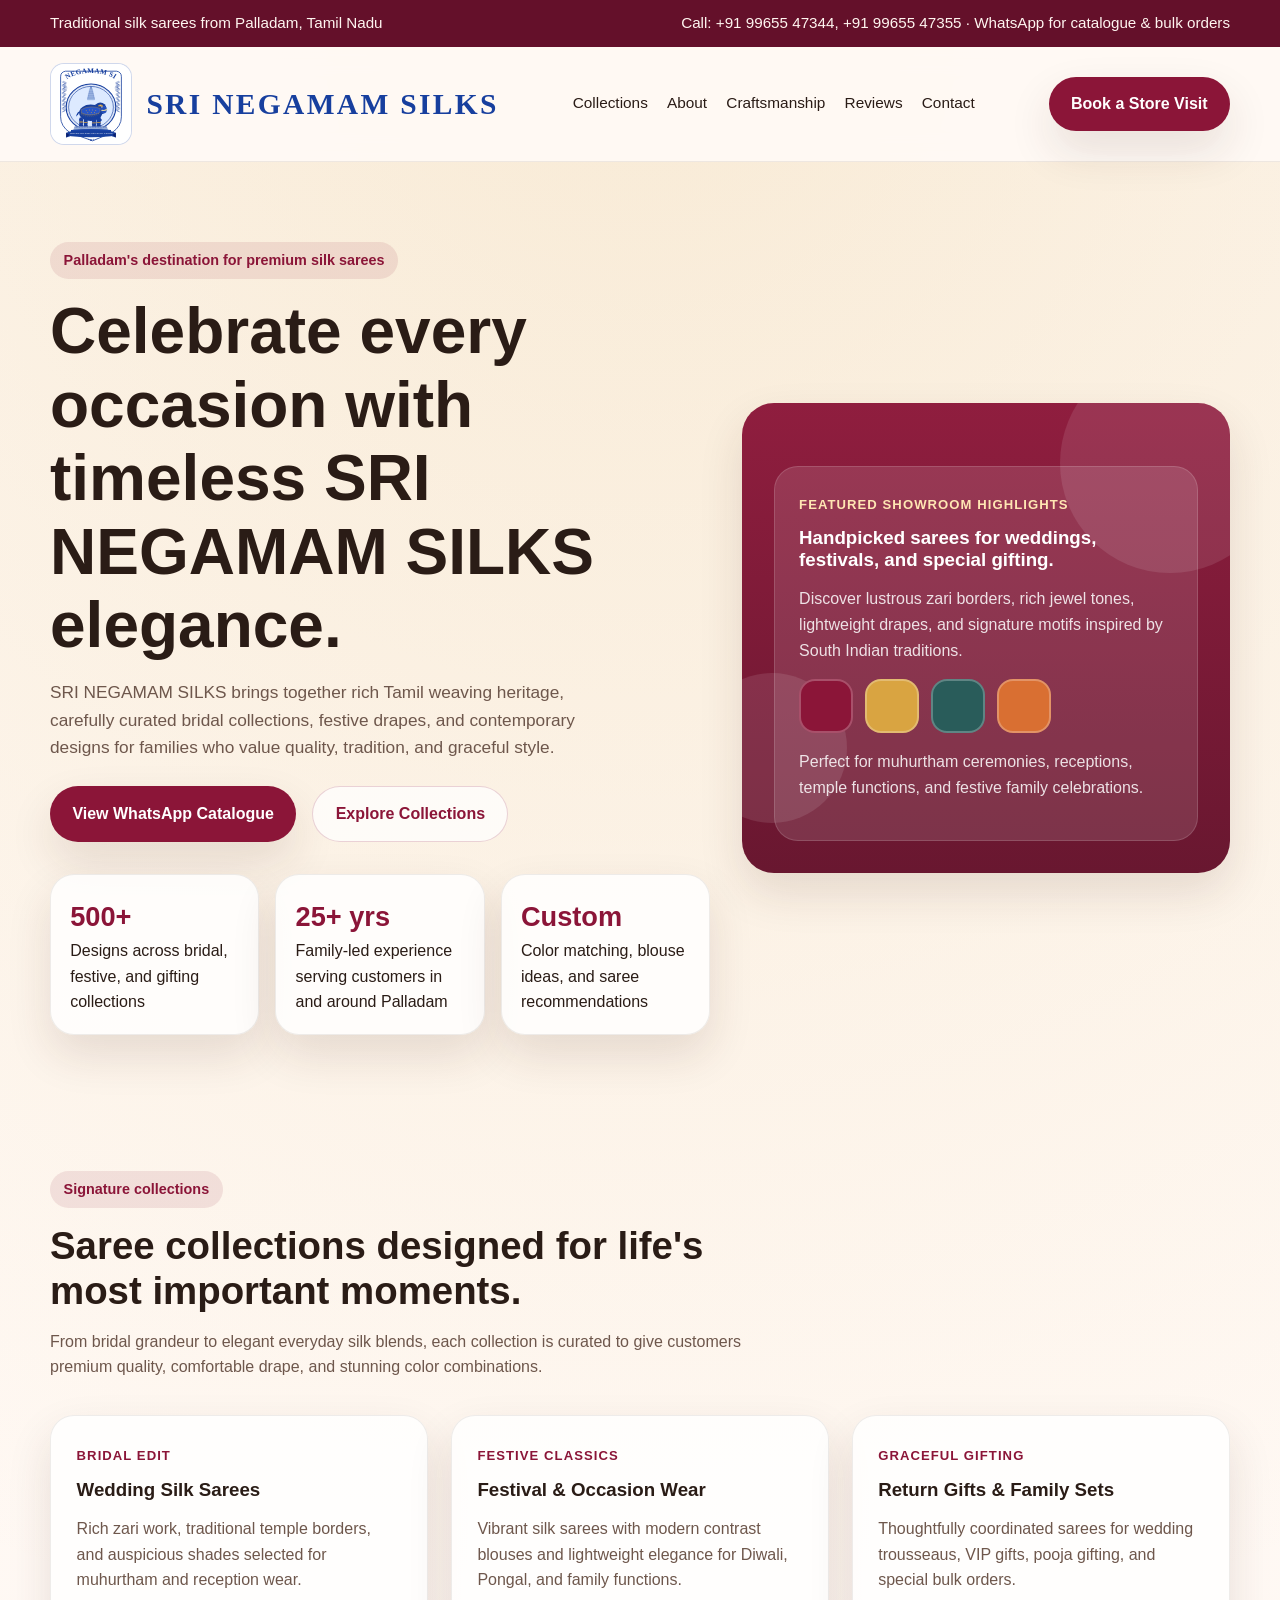
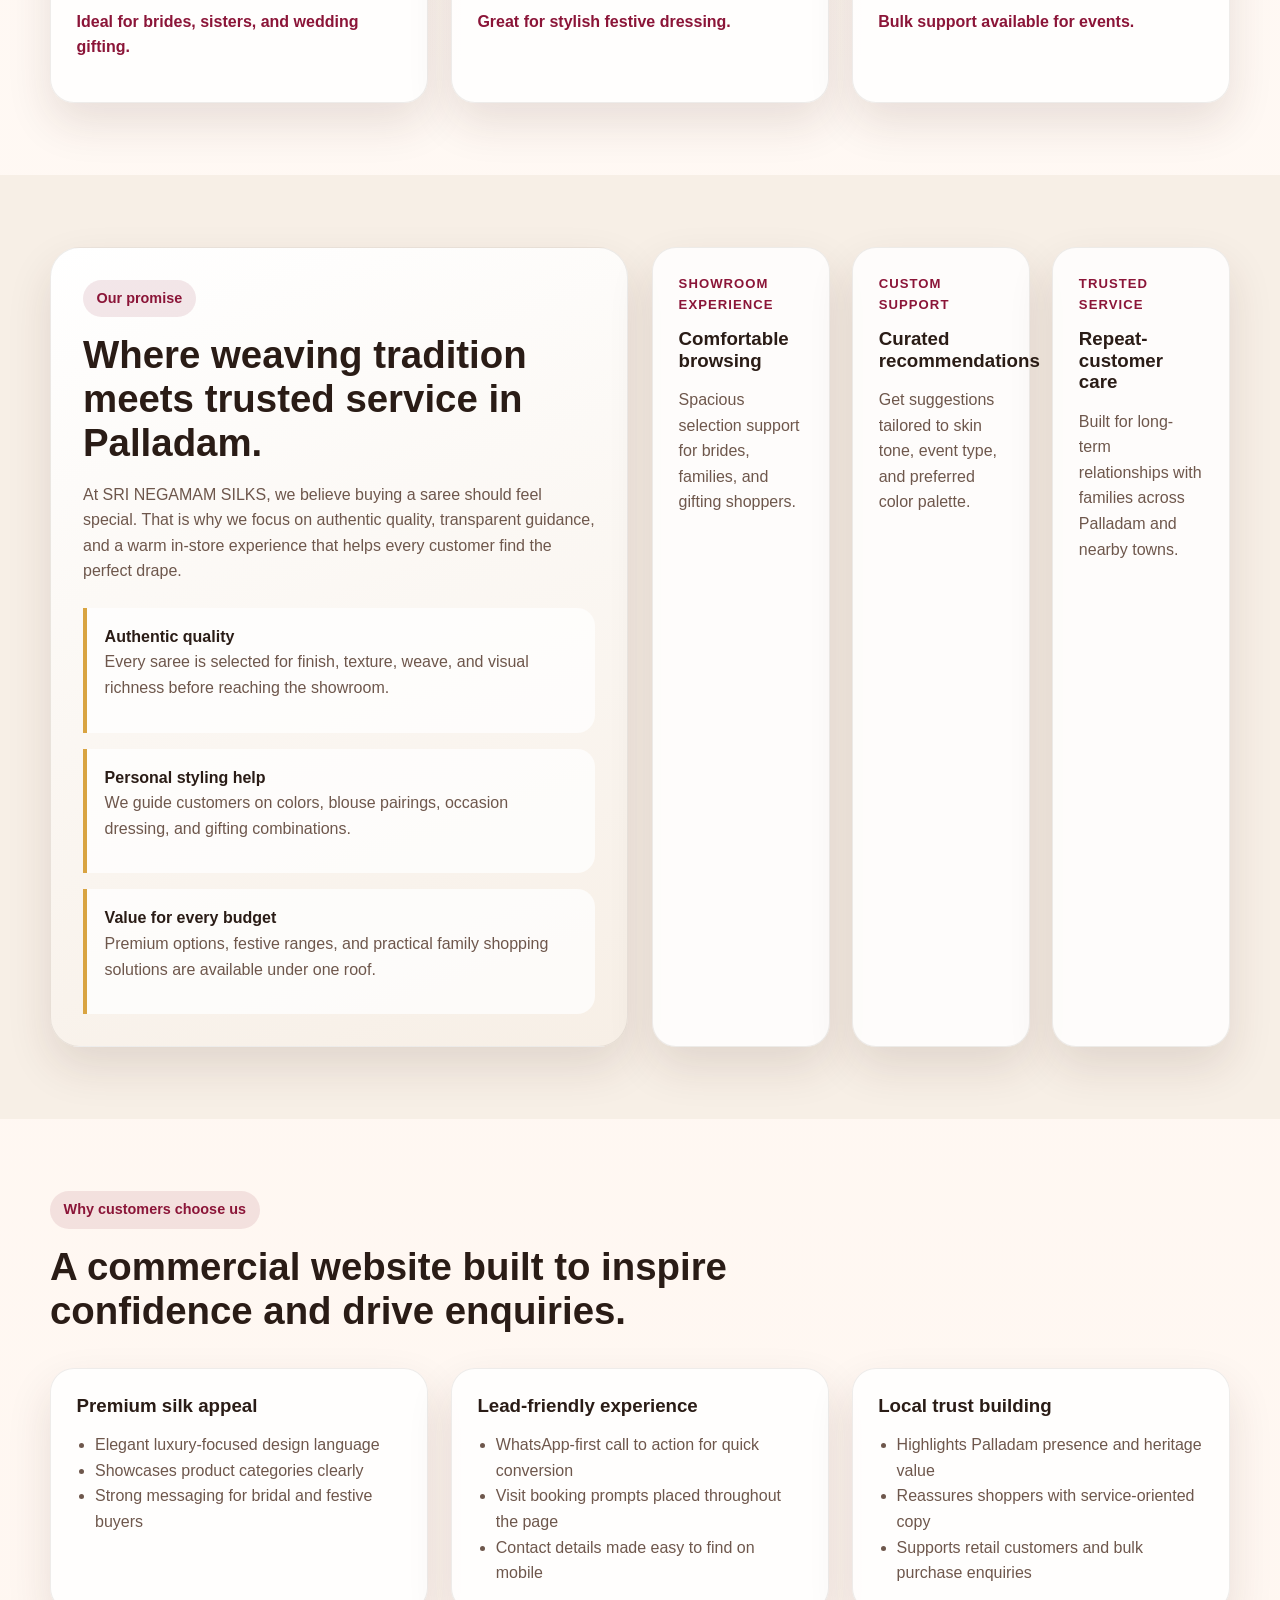
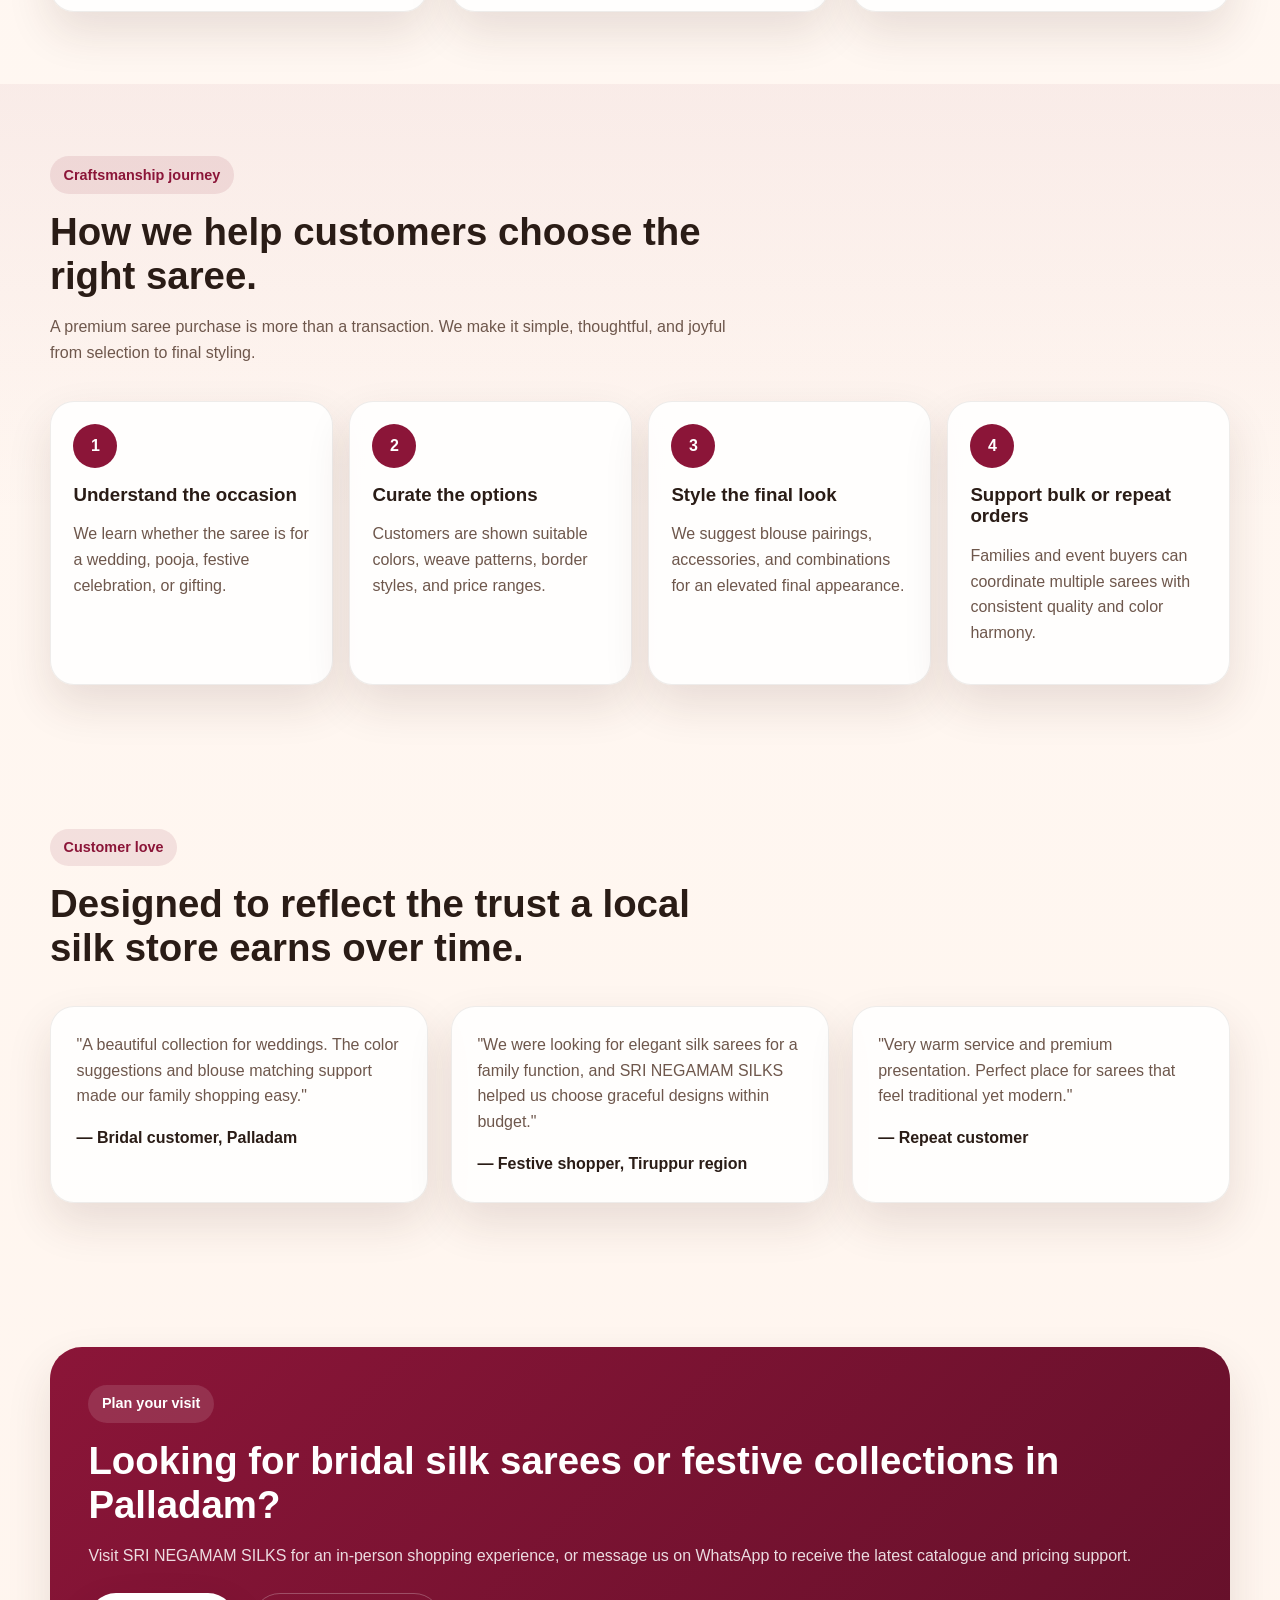
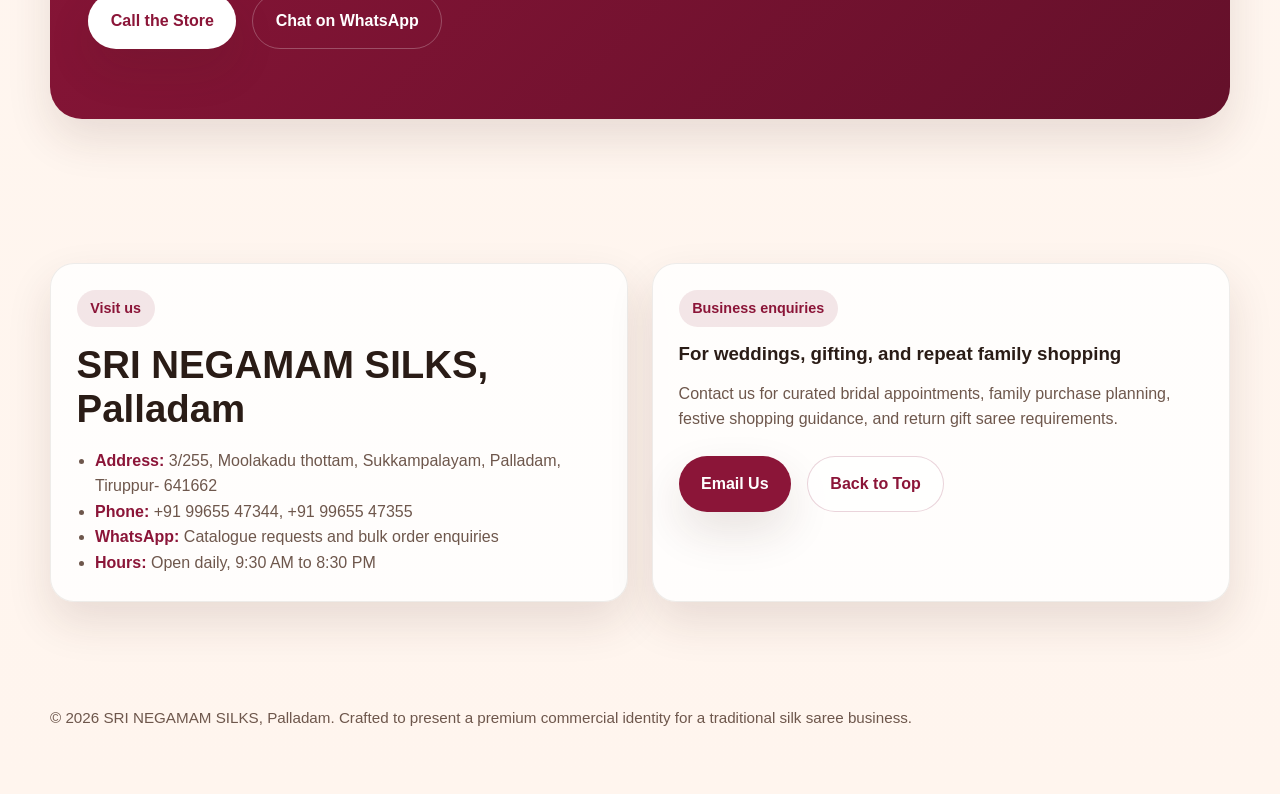
==== commit fa439e9a: "Revert "Restructure homepage to match requested Sri Negamam Silks wireframe"" ====
--- a/index.html
+++ b/index.html
@@ -3,302 +3,1065 @@
 <head>
   <meta charset="UTF-8" />
   <meta name="viewport" content="width=device-width, initial-scale=1.0" />
-  <title>Sri Negamam Silks</title>
+  <meta
+    name="description"
+    content="SRI NEGAMAM SILKS in Palladam offers elegant silk sarees, wedding collections, festive drapes, and custom weaving inspired by Tamil Nadu handloom traditions."
+  />
+  <meta
+    name="keywords"
+    content="SRI NEGAMAM SILKS, Palladam silk sarees, Tamil Nadu handloom sarees, bridal sarees, festive sarees"
+  />
+  <meta name="google-site-verification" content="y23ovCnCIfhEont0WRIXDGXxixSjN37bHS4F6o_umiw" />
+  <title>SRI NEGAMAM SILKS | Premium Sarees in Palladam</title>
   <style>
     :root {
-      --brand-blue: #173f9e;
-      --bg: #ffffff;
-      --soft: #f7f8fc;
-      --line: #e3e6f2;
-      --text: #1e1e1e;
-    }
-    * { box-sizing: border-box; }
+      --bg: #fffaf6;
+      --surface: #ffffff;
+      --surface-alt: #f7efe6;
+      --text: #2a1c16;
+      --muted: #6e574c;
+      --primary: #8b1538;
+      --primary-dark: #64102a;
+      --accent: #d9a441;
+      --border: rgba(42, 28, 22, 0.08);
+      --shadow: 0 20px 45px rgba(64, 33, 21, 0.12);
+      --radius: 24px;
+      --max-width: 1180px;
+    }
+
+    * {
+      box-sizing: border-box;
+    }
+
+    html {
+      scroll-behavior: smooth;
+    }
+
     body {
       margin: 0;
       font-family: Arial, Helvetica, sans-serif;
       color: var(--text);
-      background: var(--bg);
-      line-height: 1.5;
-    }
-    img { width: 100%; display: block; border-radius: 12px; }
-    .container { width: min(1180px, calc(100% - 2rem)); margin: 0 auto; }
+      background:
+        radial-gradient(circle at top, rgba(217, 164, 65, 0.18), transparent 30%),
+        linear-gradient(180deg, #fffaf6 0%, #fff5ee 100%);
+      line-height: 1.6;
+    }
+
+    a {
+      color: inherit;
+      text-decoration: none;
+    }
+
+    img {
+      max-width: 100%;
+      display: block;
+    }
+
+    .container {
+      width: min(var(--max-width), calc(100% - 2rem));
+      margin: 0 auto;
+    }
 
     .topbar {
-      background: #f2f6ff;
-      border-bottom: 1px solid var(--line);
+      background: var(--primary-dark);
+      color: #fff5f0;
+      font-size: 0.95rem;
+    }
+
+    .topbar .container {
+      display: flex;
+      justify-content: space-between;
+      gap: 1rem;
       padding: 0.7rem 0;
+      flex-wrap: wrap;
+    }
+
+    header {
+      position: sticky;
+      top: 0;
+      z-index: 20;
+      background: rgba(255, 250, 246, 0.92);
+      backdrop-filter: blur(12px);
+      border-bottom: 1px solid var(--border);
+    }
+
+    nav {
+      display: flex;
+      justify-content: space-between;
+      align-items: center;
+      padding: 1rem 0;
+      gap: 1rem;
+    }
+
+    .brand-wrap {
+      display: flex;
+      align-items: center;
+      gap: 0.9rem;
+      min-width: 0;
+    }
+
+    .brand-logo {
+      width: 82px;
+      height: 82px;
+      object-fit: contain;
+      border-radius: 14px;
+      background: #fff;
+      border: 1px solid rgba(23, 63, 158, 0.2);
+    }
+
+    .brand-logo svg {
+      width: 100%;
+      height: 100%;
+      display: block;
+      border-radius: inherit;
+    }
+
+    .brand {
+      color: #173f9e;
+      font-family: Georgia, "Times New Roman", serif;
+      font-size: clamp(1.45rem, 2.3vw, 2.25rem);
+      font-weight: 800;
+      letter-spacing: 0.08em;
+      text-transform: uppercase;
+      text-align: center;
+      line-height: 1.1;
+      white-space: nowrap;
+    }
+
+    .nav-links {
+      display: flex;
+      gap: 1.2rem;
+      flex-wrap: wrap;
+      justify-content: center;
       font-size: 0.96rem;
-      color: #263c73;
-    }
-    .topbar-line {
-      display: flex;
-      gap: 0.7rem;
+    }
+
+    .cta,
+    .btn-secondary {
+      display: inline-flex;
       align-items: center;
       justify-content: center;
-      text-align: center;
+      border-radius: 999px;
+      padding: 0.9rem 1.4rem;
+      font-weight: 700;
+      transition: 0.25s ease;
+    }
+
+    .cta {
+      background: var(--primary);
+      color: #fff;
+      box-shadow: var(--shadow);
+    }
+
+    .cta:hover {
+      background: #a11c45;
+      transform: translateY(-2px);
+    }
+
+    .btn-secondary {
+      border: 1px solid rgba(139, 21, 56, 0.18);
+      background: rgba(255, 255, 255, 0.72);
+      color: var(--primary);
+    }
+
+    .hero {
+      padding: 5rem 0 4rem;
+    }
+
+    .hero-grid {
+      display: grid;
+      grid-template-columns: 1.15fr 0.85fr;
+      gap: 2rem;
+      align-items: center;
+    }
+
+    .eyebrow {
+      display: inline-block;
+      padding: 0.45rem 0.85rem;
+      border-radius: 999px;
+      background: rgba(139, 21, 56, 0.1);
+      color: var(--primary);
+      font-weight: 700;
+      font-size: 0.9rem;
+      margin-bottom: 1rem;
+    }
+
+    h1,
+    h2,
+    h3 {
+      line-height: 1.15;
+      margin: 0 0 1rem;
+    }
+
+    h1 {
+      font-size: clamp(2.5rem, 5vw, 4.6rem);
+    }
+
+    h2 {
+      font-size: clamp(2rem, 3vw, 3rem);
+    }
+
+    p {
+      margin: 0 0 1rem;
+      color: var(--muted);
+    }
+
+    .hero-copy p {
+      max-width: 60ch;
+      font-size: 1.08rem;
+    }
+
+    .hero-actions,
+    .contact-actions {
+      display: flex;
+      gap: 1rem;
       flex-wrap: wrap;
-    }
-
-    header { border-bottom: 1px solid var(--line); }
-    .brand-center {
+      margin: 1.5rem 0 2rem;
+    }
+
+    .hero-stats {
+      display: grid;
+      grid-template-columns: repeat(3, minmax(0, 1fr));
+      gap: 1rem;
+    }
+
+    .stat-card,
+    .feature-card,
+    .collection-card,
+    .testimonial,
+    .contact-card,
+    .highlight-card {
+      background: rgba(255, 255, 255, 0.82);
+      border: 1px solid var(--border);
+      border-radius: var(--radius);
+      box-shadow: var(--shadow);
+    }
+
+    .stat-card {
+      padding: 1.2rem;
+    }
+
+    .stat-card strong {
+      display: block;
+      font-size: 1.7rem;
+      color: var(--primary);
+    }
+
+    .hero-panel {
+      background: linear-gradient(180deg, rgba(139, 21, 56, 0.96), rgba(100, 16, 42, 0.97));
+      border-radius: 32px;
+      color: #fff;
+      padding: 2rem;
+      box-shadow: var(--shadow);
+      position: relative;
+      overflow: hidden;
+      min-height: 470px;
       display: flex;
       flex-direction: column;
-      align-items: center;
-      justify-content: center;
-      padding: 1rem 0 0.8rem;
-    }
-    .brand-logo {
-      width: 96px;
-      height: 96px;
-      object-fit: contain;
-      border-radius: 14px;
-      border: 1px solid #d6dff4;
-      background: #fff;
-    }
-    .brand-name {
-      margin-top: 0.35rem;
-      color: var(--brand-blue);
-      font-family: Georgia, "Times New Roman", serif;
-      font-size: clamp(1.3rem, 2.2vw, 2rem);
+      justify-content: flex-end;
+    }
+
+    .hero-panel::before,
+    .hero-panel::after {
+      content: "";
+      position: absolute;
+      border-radius: 50%;
+      background: rgba(255, 255, 255, 0.1);
+    }
+
+    .hero-panel::before {
+      width: 220px;
+      height: 220px;
+      top: -50px;
+      right: -50px;
+    }
+
+    .hero-panel::after {
+      width: 150px;
+      height: 150px;
+      bottom: 50px;
+      left: -45px;
+    }
+
+    .fabric-card {
+      position: relative;
+      z-index: 1;
+      background: rgba(255, 255, 255, 0.12);
+      border: 1px solid rgba(255, 255, 255, 0.14);
+      border-radius: 24px;
+      padding: 1.5rem;
+    }
+
+    .fabric-palette {
+      display: flex;
+      gap: 0.75rem;
+      margin: 1rem 0;
+    }
+
+    .swatch {
+      width: 54px;
+      height: 54px;
+      border-radius: 16px;
+      border: 2px solid rgba(255, 255, 255, 0.25);
+    }
+
+    section {
+      padding: 4.5rem 0;
+    }
+
+    .section-heading {
+      max-width: 700px;
+      margin-bottom: 2.2rem;
+    }
+
+    .collections,
+    .features,
+    .testimonials,
+    .highlights {
+      display: grid;
+      grid-template-columns: repeat(3, minmax(0, 1fr));
+      gap: 1.4rem;
+    }
+
+    .collection-card,
+    .feature-card,
+    .testimonial,
+    .highlight-card,
+    .contact-card {
+      padding: 1.6rem;
+    }
+
+    .card-tag {
+      display: inline-block;
+      font-size: 0.82rem;
       font-weight: 700;
-      letter-spacing: 0.03em;
       text-transform: uppercase;
-      text-align: center;
-    }
-
-    .menu-row {
+      letter-spacing: 0.08em;
+      color: var(--primary);
+      margin-bottom: 0.8rem;
+    }
+
+    .price {
+      color: var(--primary);
+      font-weight: 700;
+      margin-top: 0.75rem;
+    }
+
+    .feature-card ul,
+    .contact-list {
+      padding-left: 1.15rem;
+      margin: 0;
+      color: var(--muted);
+    }
+
+    .story {
+      background: var(--surface-alt);
+    }
+
+    .story-grid,
+    .contact-grid {
       display: grid;
-      grid-template-columns: 1fr auto;
+      grid-template-columns: repeat(2, minmax(0, 1fr));
+      gap: 1.5rem;
+      align-items: stretch;
+    }
+
+    .story-panel {
+      background: linear-gradient(160deg, #fff, #f7efe6);
+      border-radius: 30px;
+      padding: 2rem;
+      border: 1px solid var(--border);
+      box-shadow: var(--shadow);
+    }
+
+    .story-points {
+      display: grid;
       gap: 1rem;
-      align-items: center;
-      padding: 0.7rem 0 1rem;
-      border-top: 1px solid var(--line);
-    }
-    .menu-wrap { position: relative; }
-    .menu-btn {
-      border: 1px solid var(--line);
-      background: #fff;
-      border-radius: 10px;
-      height: 42px;
-      width: 48px;
-      font-size: 1.2rem;
-      cursor: pointer;
-    }
-    .menu-links {
-      position: absolute;
-      top: calc(100% + 8px);
-      left: 0;
-      background: #fff;
-      border: 1px solid var(--line);
-      border-radius: 12px;
-      padding: 0.6rem;
-      min-width: 220px;
-      display: none;
-      box-shadow: 0 8px 24px rgba(16, 30, 70, 0.12);
-      z-index: 10;
-    }
-    .menu-links.show { display: grid; }
-    .menu-links a {
-      padding: 0.55rem 0.65rem;
-      border-radius: 8px;
-      text-decoration: none;
-      color: #1e2d56;
-      font-weight: 600;
-    }
-    .menu-links a:hover { background: var(--soft); }
-
-    .weave-6x6 {
-      width: 170px;
-      height: 170px;
-      display: grid;
-      grid-template-columns: repeat(6, 1fr);
-      gap: 3px;
-      padding: 8px;
-      background: #fff;
-      border: 1px solid var(--line);
-      border-radius: 14px;
-    }
-    .weave-6x6 span { border-radius: 3px; }
-
-    section { padding: 2rem 0; border-top: 1px solid var(--line); }
-    h2 { margin: 0 0 0.9rem; color: #172f64; }
-
-    .card-grid-11 {
+      margin-top: 1.5rem;
+    }
+
+    .story-point {
+      padding: 1rem 1.1rem;
+      border-left: 4px solid var(--accent);
+      background: rgba(255, 255, 255, 0.75);
+      border-radius: 0 18px 18px 0;
+    }
+
+    .process {
+      background: linear-gradient(180deg, rgba(139, 21, 56, 0.05), transparent 65%);
+    }
+
+    .process-line {
       display: grid;
       grid-template-columns: repeat(4, minmax(0, 1fr));
       gap: 1rem;
     }
-    .card {
-      background: #fff;
-      border: 1px solid var(--line);
-      border-radius: 14px;
-      overflow: hidden;
-    }
-    .card p {
-      margin: 0;
-      padding: 0.65rem 0.75rem 0.9rem;
-      border-top: 1px solid var(--line);
-      font-size: 0.94rem;
-    }
-
-    .about-grid,
-    .craft-images {
-      display: grid;
-      grid-template-columns: repeat(4, minmax(0, 1fr));
-      gap: 1rem;
-    }
-
-    .cycle {
-      display: grid;
-      grid-template-columns: repeat(5, minmax(0, 1fr));
-      gap: 0.8rem;
-      margin-bottom: 1.2rem;
-    }
-    .cycle-step {
-      border: 1px solid var(--line);
-      border-radius: 999px;
-      padding: 0.85rem;
-      text-align: center;
-      background: var(--soft);
-      font-weight: 600;
-      font-size: 0.9rem;
-      position: relative;
-    }
-    .cycle-step:not(:last-child)::after {
-      content: "→";
-      position: absolute;
-      right: -0.62rem;
-      top: 50%;
-      transform: translateY(-50%);
-      color: #6f7daa;
-      font-size: 1.1rem;
-      background: white;
-      padding: 0 0.2rem;
-    }
-
-    .contact-card {
-      background: #fff;
-      border: 1px solid var(--line);
-      border-radius: 14px;
-      padding: 1rem;
-    }
-    .contact-list { margin: 0; padding-left: 1rem; }
-
-    @media (max-width: 920px) {
-      .card-grid-11 { grid-template-columns: repeat(2, minmax(0, 1fr)); }
-      .about-grid, .craft-images { grid-template-columns: repeat(2, minmax(0, 1fr)); }
-      .cycle { grid-template-columns: 1fr; }
-      .cycle-step:not(:last-child)::after { content: "↓"; right: 50%; top: auto; bottom: -0.85rem; transform: translateX(50%); }
-    }
-    @media (max-width: 520px) {
-      .menu-row { grid-template-columns: 1fr; }
-      .weave-6x6 { margin-inline: auto; }
-      .card-grid-11 { grid-template-columns: 1fr; }
+
+    .step {
+      padding: 1.4rem;
+      border-radius: 24px;
+      background: rgba(255, 255, 255, 0.86);
+      border: 1px solid var(--border);
+      box-shadow: var(--shadow);
+    }
+
+    .step-number {
+      width: 44px;
+      height: 44px;
+      display: inline-flex;
+      align-items: center;
+      justify-content: center;
+      border-radius: 50%;
+      background: var(--primary);
+      color: white;
+      font-weight: 700;
+      margin-bottom: 1rem;
+    }
+
+    .cta-band {
+      background: linear-gradient(135deg, var(--primary) 0%, var(--primary-dark) 100%);
+      color: white;
+      border-radius: 32px;
+      padding: 2.4rem;
+      box-shadow: var(--shadow);
+    }
+
+    .cta-band p,
+    .hero-panel p {
+      color: rgba(255, 255, 255, 0.85);
+    }
+
+    .contact-card strong {
+      color: var(--primary);
+    }
+
+    footer {
+      padding: 2rem 0 3rem;
+      color: var(--muted);
+      font-size: 0.95rem;
+    }
+
+    @media (max-width: 960px) {
+      .hero-grid,
+      .story-grid,
+      .contact-grid,
+      .process-line,
+      .collections,
+      .features,
+      .testimonials,
+      .highlights {
+        grid-template-columns: 1fr;
+      }
+
+      .hero-stats {
+        grid-template-columns: 1fr;
+      }
+
+      nav {
+        flex-direction: column;
+      }
+
+      .brand-wrap {
+        flex-direction: column;
+      }
+
+      .brand {
+        white-space: normal;
+      }
+    }
+
+    @media (max-width: 640px) {
+      .hero {
+        padding-top: 3rem;
+      }
+
+      .topbar .container,
+      .hero-actions,
+      .contact-actions {
+        flex-direction: column;
+      }
+
+      .cta,
+      .btn-secondary {
+        width: 100%;
+      }
+
+      .hero-panel {
+        min-height: auto;
+      }
     }
   </style>
 </head>
 <body>
   <div class="topbar">
-    <div class="container topbar-line">
+    <div class="container">
       <span>Traditional silk sarees from Palladam, Tamil Nadu</span>
-      <span>Call: +91 99655 47344, +91 99655 47355 · WhatsApp for catalogue &amp; bulk orders with same colors</span>
+      <span>Call: +91 99655 47344, +91 99655 47355 · WhatsApp for catalogue &amp; bulk orders</span>
     </div>
   </div>
 
   <header>
     <div class="container">
-      <div class="brand-center">
-        <img class="brand-logo" src="https://uploads.onecompiler.io/448twhky2/44hcuw4tr/1000261002.jpg" alt="Sri Negamam Silks Logo" />
-        <div class="brand-name">Sri Negamam Silks</div>
-      </div>
-
-      <div class="menu-row">
-        <div class="menu-wrap">
-          <button class="menu-btn" id="menuBtn" aria-expanded="false" aria-controls="menuLinks">☰</button>
-          <nav class="menu-links" id="menuLinks">
-            <a href="#collections">Collections</a>
-            <a href="#about">About</a>
-            <a href="#craftsmanship">Craftsmanship</a>
-            <a href="#reviews">Reviews</a>
-            <a href="#contact">Contact</a>
-          </nav>
-        </div>
-
-        <div class="weave-6x6" aria-label="6 by 6 thread colored weaving pattern">
-          <span style="background:#8b1538"></span><span style="background:#d9a441"></span><span style="background:#1f4aa5"></span><span style="background:#e1753b"></span><span style="background:#7e2f9a"></span><span style="background:#2d7e56"></span>
-          <span style="background:#d9a441"></span><span style="background:#1f4aa5"></span><span style="background:#e1753b"></span><span style="background:#7e2f9a"></span><span style="background:#2d7e56"></span><span style="background:#8b1538"></span>
-          <span style="background:#1f4aa5"></span><span style="background:#e1753b"></span><span style="background:#7e2f9a"></span><span style="background:#2d7e56"></span><span style="background:#8b1538"></span><span style="background:#d9a441"></span>
-          <span style="background:#e1753b"></span><span style="background:#7e2f9a"></span><span style="background:#2d7e56"></span><span style="background:#8b1538"></span><span style="background:#d9a441"></span><span style="background:#1f4aa5"></span>
-          <span style="background:#7e2f9a"></span><span style="background:#2d7e56"></span><span style="background:#8b1538"></span><span style="background:#d9a441"></span><span style="background:#1f4aa5"></span><span style="background:#e1753b"></span>
-          <span style="background:#2d7e56"></span><span style="background:#8b1538"></span><span style="background:#d9a441"></span><span style="background:#1f4aa5"></span><span style="background:#e1753b"></span><span style="background:#7e2f9a"></span>
-        </div>
-      </div>
+      <nav>
+        <div class="brand-wrap">
+          <!-- Actual logo image from Google Drive -->
+          <div class="brand-logo" role="img" aria-label="SRI NEGAMAM SILKS logo">
+            <img
+              id="logo-img"
+              src="https://uploads.onecompiler.io/448twhky2/44hcuw4tr/1000261002.jpg"
+              alt="SRI NEGAMAM SILKS logo"
+              width="82"
+              height="82"
+              style="width:82px;height:82px;object-fit:contain;border-radius:14px;background:#fff;"
+              onerror="this.style.display='none';document.getElementById('logo-svg-fallback').style.display='block';"
+            />
+            <!-- Fallback SVG shown only if image fails to load -->
+            <svg id="logo-svg-fallback" xmlns="http://www.w3.org/2000/svg" viewBox="0 0 500 500" width="82" height="82" role="img" aria-labelledby="logo-title logo-desc" style="display:none;">
+              <title id="logo-title">SRI NEGAMAM SILKS</title>
+              <desc id="logo-desc">Blue crest logo featuring a decorated temple elephant with a gopuram, woven border frame, and the tagline Weaving Heritage into Every Thread</desc>
+
+              <!-- White background -->
+              <rect width="500" height="500" fill="#ffffff"/>
+
+              <!-- ═══════════════════════════════════════════
+                   OUTER SHIELD / CREST SHAPE
+              ═══════════════════════════════════════════ -->
+              <!-- Main shield outline -->
+              <path d="M60,80 Q60,50 90,45 L410,45 Q440,50 440,80
+                        L440,330 Q440,390 380,430 L260,480 L120,430 Q60,390 60,330 Z"
+                    fill="#ffffff" stroke="#173f9e" stroke-width="5"/>
+
+              <!-- Decorative woven border left panel -->
+              <g fill="none" stroke="#173f9e" stroke-width="2.5">
+                <!-- Left braid -->
+                <path d="M68,110 C75,118 82,114 88,122 C82,130 75,126 68,134"/>
+                <path d="M68,134 C75,142 82,138 88,146 C82,154 75,150 68,158"/>
+                <path d="M68,158 C75,166 82,162 88,170 C82,178 75,174 68,182"/>
+                <path d="M68,182 C75,190 82,186 88,194 C82,202 75,198 68,206"/>
+                <path d="M68,206 C75,214 82,210 88,218 C82,226 75,222 68,230"/>
+                <path d="M68,230 C75,238 82,234 88,242 C82,250 75,246 68,254"/>
+                <path d="M68,254 C75,262 82,258 88,266 C82,274 75,270 68,278"/>
+                <path d="M68,278 C75,286 82,282 88,290 C82,298 75,294 68,302"/>
+                <!-- Left braid second strand -->
+                <path d="M75,106 C82,114 88,110 95,118 C88,126 82,122 75,130"/>
+                <path d="M75,130 C82,138 88,134 95,142 C88,150 82,146 75,154"/>
+                <path d="M75,154 C82,162 88,158 95,166 C88,174 82,170 75,178"/>
+                <path d="M75,178 C82,186 88,182 95,190 C88,198 82,194 75,202"/>
+                <path d="M75,202 C82,210 88,206 95,214 C88,222 82,218 75,226"/>
+                <path d="M75,226 C82,234 88,230 95,238 C88,246 82,242 75,250"/>
+                <path d="M75,250 C82,258 88,254 95,262 C88,270 82,266 75,274"/>
+                <path d="M75,274 C82,282 88,278 95,286 C88,294 82,290 75,298"/>
+              </g>
+
+              <!-- Decorative woven border right panel -->
+              <g fill="none" stroke="#173f9e" stroke-width="2.5">
+                <!-- Right braid -->
+                <path d="M432,110 C425,118 418,114 412,122 C418,130 425,126 432,134"/>
+                <path d="M432,134 C425,142 418,138 412,146 C418,154 425,150 432,158"/>
+                <path d="M432,158 C425,166 418,162 412,170 C418,178 425,174 432,182"/>
+                <path d="M432,182 C425,190 418,186 412,194 C418,202 425,198 432,206"/>
+                <path d="M432,206 C425,214 418,210 412,218 C418,226 425,222 432,230"/>
+                <path d="M432,230 C425,238 418,234 412,242 C418,250 425,246 432,254"/>
+                <path d="M432,254 C425,262 418,258 412,266 C418,274 425,270 432,278"/>
+                <path d="M432,278 C425,286 418,282 412,290 C418,298 425,294 432,302"/>
+                <!-- Right braid second strand -->
+                <path d="M425,106 C418,114 412,110 405,118 C412,126 418,122 425,130"/>
+                <path d="M425,130 C418,138 412,134 405,142 C412,150 418,146 425,154"/>
+                <path d="M425,154 C418,162 412,158 405,166 C412,174 418,170 425,178"/>
+                <path d="M425,178 C418,186 412,182 405,190 C412,198 418,194 425,202"/>
+                <path d="M425,202 C418,210 412,206 405,214 C412,222 418,218 425,226"/>
+                <path d="M425,226 C418,234 412,230 405,238 C412,246 418,242 425,250"/>
+                <path d="M425,250 C418,258 412,254 405,262 C412,270 418,266 425,274"/>
+                <path d="M425,274 C418,282 412,278 405,286 C412,294 418,290 425,298"/>
+              </g>
+
+              <!-- Wheat / palm fronds left -->
+              <g fill="none" stroke="#173f9e" stroke-width="2" opacity="0.7">
+                <path d="M100,150 Q85,130 95,115"/>
+                <path d="M100,155 Q80,140 87,122"/>
+                <path d="M100,160 Q78,150 82,133"/>
+                <path d="M100,165 Q80,160 80,148"/>
+              </g>
+              <!-- Wheat / palm fronds right -->
+              <g fill="none" stroke="#173f9e" stroke-width="2" opacity="0.7">
+                <path d="M400,150 Q415,130 405,115"/>
+                <path d="M400,155 Q420,140 413,122"/>
+                <path d="M400,160 Q422,150 418,133"/>
+                <path d="M400,165 Q420,160 420,148"/>
+              </g>
+
+              <!-- ═══════════════════════════════════════════
+                   BRAND NAME ARC at top
+              ═══════════════════════════════════════════ -->
+              <path id="topArc" d="M 100,95 A 175,80 0 0,1 400,95" fill="none"/>
+              <text font-family="Georgia,'Times New Roman',serif" font-size="44" font-weight="700" fill="#173f9e" letter-spacing="2">
+                <textPath href="#topArc" startOffset="50%" text-anchor="middle">SRI NEGAMAM SILKS</textPath>
+              </text>
+
+              <!-- ═══════════════════════════════════════════
+                   OVAL FRAME for elephant scene
+              ═══════════════════════════════════════════ -->
+              <!-- Outer oval ring -->
+              <ellipse cx="250" cy="270" rx="155" ry="145" fill="#eef4ff" stroke="#173f9e" stroke-width="7"/>
+              <!-- Inner oval ring -->
+              <ellipse cx="250" cy="270" rx="140" ry="130" fill="#ddeaff" stroke="#173f9e" stroke-width="4"/>
+              <!-- Dotted ring detail -->
+              <ellipse cx="250" cy="270" rx="148" ry="138" fill="none" stroke="#173f9e" stroke-width="1.5" stroke-dasharray="4,5"/>
+
+              <!-- ═══════════════════════════════════════════
+                   GOPURAM / TEMPLE TOWER (background)
+              ═══════════════════════════════════════════ -->
+              <g fill="#a8c0e8" stroke="#173f9e" stroke-width="1.2">
+                <!-- Tower base tiers - bottom to top getting narrower -->
+                <rect x="228" y="210" width="44" height="14" rx="1"/>
+                <rect x="231" y="197" width="38" height="14" rx="1"/>
+                <rect x="234" y="184" width="32" height="14" rx="1"/>
+                <rect x="237" y="172" width="26" height="13" rx="1"/>
+                <rect x="240" y="161" width="20" height="12" rx="1"/>
+                <rect x="243" y="151" width="14" height="11" rx="1"/>
+                <!-- Spire -->
+                <path d="M247,151 L250,138 L253,151 Z" fill="#173f9e"/>
+                <!-- Horizontal tier lines -->
+                <line x1="228" y1="215" x2="272" y2="215" stroke="#173f9e" stroke-width="0.8"/>
+                <line x1="231" y1="202" x2="269" y2="202" stroke="#173f9e" stroke-width="0.8"/>
+                <line x1="234" y1="189" x2="266" y2="189" stroke="#173f9e" stroke-width="0.8"/>
+                <line x1="237" y1="177" x2="263" y2="177" stroke="#173f9e" stroke-width="0.8"/>
+              </g>
+
+              <!-- ═══════════════════════════════════════════
+                   ELEPHANT (main figure)
+              ═══════════════════════════════════════════ -->
+              <g fill="#173f9e">
+
+                <!-- Body -->
+                <ellipse cx="248" cy="305" rx="72" ry="52" fill="#173f9e"/>
+
+                <!-- Head -->
+                <circle cx="308" cy="278" r="38" fill="#173f9e"/>
+
+                <!-- Forehead bump -->
+                <ellipse cx="318" cy="265" rx="20" ry="17" fill="#173f9e"/>
+
+                <!-- Ear - large flap -->
+                <ellipse cx="330" cy="285" rx="18" ry="24" fill="#2a55c0" stroke="#173f9e" stroke-width="1"/>
+                <!-- Ear inner detail -->
+                <ellipse cx="330" cy="285" rx="11" ry="16" fill="#173f9e" opacity="0.4"/>
+
+                <!-- Eye -->
+                <circle cx="318" cy="268" r="4" fill="#ffffff"/>
+                <circle cx="319" cy="268" r="2" fill="#0a1f6e"/>
+
+                <!-- Tusk -->
+                <path d="M312,292 Q340,298 350,288 Q355,283 348,278 Q340,290 320,286 Z" fill="#d4c89a"/>
+                <!-- Tusk highlight -->
+                <path d="M316,289 Q336,294 344,285" fill="none" stroke="#f0e8c0" stroke-width="1.5"/>
+
+                <!-- Trunk curling down -->
+                <path d="M300,300 Q288,320 292,342 Q296,358 305,355 Q312,352 310,340 Q307,326 316,310 Z"
+                      fill="#173f9e"/>
+                <!-- Trunk tip curl -->
+                <path d="M305,355 Q316,360 318,350 Q315,342 310,340" fill="#1a3fa0"/>
+
+                <!-- Decorative caparison / saddle cloth -->
+                <path d="M190,285 Q210,270 250,268 Q285,268 308,278
+                          Q308,300 300,308 Q270,318 240,318 Q210,316 190,305 Z"
+                      fill="#2655c8" stroke="#d9a441" stroke-width="2"/>
+                <!-- Caparison decorative dots/pattern -->
+                <circle cx="220" cy="292" r="3" fill="#d9a441"/>
+                <circle cx="240" cy="288" r="3" fill="#d9a441"/>
+                <circle cx="260" cy="287" r="3" fill="#d9a441"/>
+                <circle cx="280" cy="290" r="3" fill="#d9a441"/>
+                <circle cx="230" cy="305" r="3" fill="#d9a441"/>
+                <circle cx="252" cy="303" r="3" fill="#d9a441"/>
+                <circle cx="272" cy="303" r="3" fill="#d9a441"/>
+                <!-- Caparison border fringe -->
+                <path d="M190,305 Q192,315 194,320 M200,308 Q202,318 204,323 M212,312 Q214,322 216,327
+                          M224,314 Q226,324 228,329 M236,315 Q238,325 240,330
+                          M248,315 Q250,325 252,330 M260,314 Q262,324 264,329
+                          M272,312 Q274,322 276,326 M284,308 Q286,318 288,322
+                          M296,304 Q298,313 300,316"
+                      fill="none" stroke="#d9a441" stroke-width="1.5"/>
+
+                <!-- Head decoration / jewelled headband -->
+                <path d="M296,258 Q308,250 322,256 Q326,262 322,268 Q308,260 296,266 Z"
+                      fill="#d9a441" opacity="0.9"/>
+                <!-- Forehead jewel -->
+                <circle cx="310" cy="260" r="4" fill="#d9a441"/>
+                <circle cx="310" cy="260" r="2" fill="#fff8e0"/>
+
+                <!-- Tail -->
+                <path d="M178,295 Q165,300 160,315 Q162,322 168,318 Q172,306 183,305 Z" fill="#173f9e"/>
+                <!-- Tail tuft -->
+                <path d="M162,316 Q155,322 158,328 Q163,326 165,320" fill="#2a55c0"/>
+
+                <!-- LEGS - 4 legs -->
+                <!-- Front right leg -->
+                <rect x="285" y="335" width="26" height="52" rx="13" fill="#173f9e"/>
+                <!-- Front right foot -->
+                <ellipse cx="298" cy="387" rx="15" ry="8" fill="#1a3fa0"/>
+                <!-- Toe lines front right -->
+                <line x1="290" y1="385" x2="290" y2="390" stroke="#0a1f6e" stroke-width="1.5"/>
+                <line x1="298" y1="386" x2="298" y2="392" stroke="#0a1f6e" stroke-width="1.5"/>
+                <line x1="306" y1="385" x2="306" y2="390" stroke="#0a1f6e" stroke-width="1.5"/>
+
+                <!-- Front left leg -->
+                <rect x="256" y="338" width="26" height="52" rx="13" fill="#1a3fa0"/>
+                <!-- Front left foot -->
+                <ellipse cx="269" cy="390" rx="15" ry="8" fill="#1a3fa0"/>
+                <line x1="262" y1="388" x2="262" y2="393" stroke="#0a1f6e" stroke-width="1.5"/>
+                <line x1="270" y1="389" x2="270" y2="395" stroke="#0a1f6e" stroke-width="1.5"/>
+                <line x1="278" y1="388" x2="278" y2="393" stroke="#0a1f6e" stroke-width="1.5"/>
+
+                <!-- Back right leg -->
+                <rect x="205" y="335" width="24" height="52" rx="12" fill="#173f9e"/>
+                <ellipse cx="217" cy="387" rx="14" ry="8" fill="#1a3fa0"/>
+                <line x1="210" y1="385" x2="210" y2="390" stroke="#0a1f6e" stroke-width="1.5"/>
+                <line x1="217" y1="386" x2="217" y2="392" stroke="#0a1f6e" stroke-width="1.5"/>
+                <line x1="224" y1="385" x2="224" y2="390" stroke="#0a1f6e" stroke-width="1.5"/>
+
+                <!-- Back left leg -->
+                <rect x="176" y="333" width="24" height="52" rx="12" fill="#1a3fa0"/>
+                <ellipse cx="188" cy="385" rx="14" ry="8" fill="#1a3fa0"/>
+                <line x1="181" y1="383" x2="181" y2="388" stroke="#0a1f6e" stroke-width="1.5"/>
+                <line x1="188" y1="384" x2="188" y2="390" stroke="#0a1f6e" stroke-width="1.5"/>
+                <line x1="195" y1="383" x2="195" y2="388" stroke="#0a1f6e" stroke-width="1.5"/>
+
+                <!-- Anklet decorations on legs -->
+                <rect x="285" y="362" width="26" height="5" rx="2" fill="#d9a441"/>
+                <rect x="256" y="365" width="26" height="5" rx="2" fill="#d9a441"/>
+                <rect x="205" y="362" width="24" height="5" rx="2" fill="#d9a441"/>
+                <rect x="176" y="360" width="24" height="5" rx="2" fill="#d9a441"/>
+
+              </g>
+
+              <!-- ═══════════════════════════════════════════
+                   WOVEN LOOM / PLATFORM under elephant
+              ═══════════════════════════════════════════ -->
+              <g stroke="#173f9e" stroke-width="2" fill="none">
+                <!-- Platform base -->
+                <rect x="148" y="390" width="200" height="12" rx="3" fill="#ccd9f0" stroke="#173f9e" stroke-width="2"/>
+                <!-- Warp threads (vertical) -->
+                <line x1="158" y1="390" x2="158" y2="402"/>
+                <line x1="168" y1="390" x2="168" y2="402"/>
+                <line x1="178" y1="390" x2="178" y2="402"/>
+                <line x1="188" y1="390" x2="188" y2="402"/>
+                <line x1="198" y1="390" x2="198" y2="402"/>
+                <line x1="208" y1="390" x2="208" y2="402"/>
+                <line x1="218" y1="390" x2="218" y2="402"/>
+                <line x1="228" y1="390" x2="228" y2="402"/>
+                <line x1="238" y1="390" x2="238" y2="402"/>
+                <line x1="248" y1="390" x2="248" y2="402"/>
+                <line x1="258" y1="390" x2="258" y2="402"/>
+                <line x1="268" y1="390" x2="268" y2="402"/>
+                <line x1="278" y1="390" x2="278" y2="402"/>
+                <line x1="288" y1="390" x2="288" y2="402"/>
+                <line x1="298" y1="390" x2="298" y2="402"/>
+                <line x1="308" y1="390" x2="308" y2="402"/>
+                <line x1="318" y1="390" x2="318" y2="402"/>
+                <line x1="328" y1="390" x2="328" y2="402"/>
+                <line x1="338" y1="390" x2="338" y2="402"/>
+                <!-- Weft line (horizontal) -->
+                <line x1="148" y1="396" x2="348" y2="396" stroke="#173f9e" stroke-width="1.5"/>
+                <!-- Second platform row -->
+                <rect x="144" y="402" width="208" height="8" rx="2" fill="#b8cce8" stroke="#173f9e" stroke-width="1.5"/>
+                <!-- Third platform base -->
+                <rect x="140" y="410" width="216" height="6" rx="2" fill="#a0b8d8" stroke="#173f9e" stroke-width="1.5"/>
+              </g>
+
+              <!-- ═══════════════════════════════════════════
+                   RIBBON BANNER at bottom
+              ═══════════════════════════════════════════ -->
+              <!-- Banner left tail -->
+              <path d="M95,430 L130,418 L130,448 L95,460 Z" fill="#173f9e"/>
+              <!-- Banner right tail -->
+              <path d="M405,430 L370,418 L370,448 L405,460 Z" fill="#173f9e"/>
+              <!-- Banner left notch -->
+              <path d="M95,430 L115,444 L95,460" fill="#0a1f6e"/>
+              <!-- Banner right notch -->
+              <path d="M405,430 L385,444 L405,460" fill="#0a1f6e"/>
+              <!-- Main banner body -->
+              <path d="M125,413 Q250,400 375,413 L375,452 Q250,465 125,452 Z" fill="#173f9e"/>
+              <!-- Banner highlight line top -->
+              <path d="M130,416 Q250,404 370,416" fill="none" stroke="#2a5ad4" stroke-width="1.5"/>
+
+              <!-- Tagline text on banner -->
+              <text x="250" y="438"
+                    text-anchor="middle"
+                    font-family="Georgia,'Times New Roman',serif"
+                    font-size="17"
+                    font-style="italic"
+                    fill="#ffffff"
+                    letter-spacing="0.5">Weaving Heritage into Every Thread</text>
+
+              <!-- ═══════════════════════════════════════════
+                   BOTTOM SHIELD POINT decorative flourish
+              ═══════════════════════════════════════════ -->
+              <g fill="#173f9e">
+                <circle cx="250" cy="476" r="5"/>
+                <circle cx="235" cy="470" r="3"/>
+                <circle cx="265" cy="470" r="3"/>
+                <path d="M240,472 Q250,480 260,472" fill="none" stroke="#173f9e" stroke-width="2"/>
+              </g>
+
+            </svg>
+          </div>
+
+          <div class="brand" aria-label="SRI NEGAMAM SILKS">SRI NEGAMAM SILKS</div>
+        </div>
+        <div class="nav-links">
+          <a href="#collections">Collections</a>
+          <a href="#about">About</a>
+          <a href="#process">Craftsmanship</a>
+          <a href="#testimonials">Reviews</a>
+          <a href="#contact">Contact</a>
+        </div>
+        <a class="cta" href="#contact">Book a Store Visit</a>
+      </nav>
     </div>
   </header>
 
   <main>
+    <section class="hero">
+      <div class="container hero-grid">
+        <div class="hero-copy">
+          <span class="eyebrow">Palladam's destination for premium silk sarees</span>
+          <h1>Celebrate every occasion with timeless SRI NEGAMAM SILKS elegance.</h1>
+          <p>
+            SRI NEGAMAM SILKS brings together rich Tamil weaving heritage, carefully curated bridal collections,
+            festive drapes, and contemporary designs for families who value quality, tradition, and graceful style.
+          </p>
+          <div class="hero-actions">
+            <a class="cta" href="https://wa.me/919965547355" target="_blank" rel="noreferrer">View WhatsApp Catalogue</a>
+            <a class="btn-secondary" href="#collections">Explore Collections</a>
+          </div>
+          <div class="hero-stats">
+            <div class="stat-card">
+              <strong>500+</strong>
+              <span>Designs across bridal, festive, and gifting collections</span>
+            </div>
+            <div class="stat-card">
+              <strong>25+ yrs</strong>
+              <span>Family-led experience serving customers in and around Palladam</span>
+            </div>
+            <div class="stat-card">
+              <strong>Custom</strong>
+              <span>Color matching, blouse ideas, and saree recommendations</span>
+            </div>
+          </div>
+        </div>
+
+        <div class="hero-panel">
+          <div class="fabric-card">
+            <span class="card-tag" style="color:#ffe6b3;">Featured showroom highlights</span>
+            <h3>Handpicked sarees for weddings, festivals, and special gifting.</h3>
+            <p>
+              Discover lustrous zari borders, rich jewel tones, lightweight drapes, and signature motifs inspired by
+              South Indian traditions.
+            </p>
+            <div class="fabric-palette">
+              <div class="swatch" style="background:#8b1538;"></div>
+              <div class="swatch" style="background:#d9a441;"></div>
+              <div class="swatch" style="background:#295c5a;"></div>
+              <div class="swatch" style="background:#d96f32;"></div>
+            </div>
+            <p>Perfect for muhurtham ceremonies, receptions, temple functions, and festive family celebrations.</p>
+          </div>
+        </div>
+      </div>
+    </section>
+
     <section id="collections">
       <div class="container">
-        <h2>Collections</h2>
-        <div class="card-grid-11">
-          <article class="card"><img src="https://images.unsplash.com/photo-1610189020396-57f28de4f4eb?auto=format&fit=crop&w=900&q=80" alt="Silk saree 1" /><p>Temple border bridal silk with rich maroon-gold contrast.</p></article>
-          <article class="card"><img src="https://images.unsplash.com/photo-1618244972963-dbad68f5a56f?auto=format&fit=crop&w=900&q=80" alt="Silk saree 2" /><p>Vibrant festival weave with elegant zari pallu finish.</p></article>
-          <article class="card"><img src="https://images.unsplash.com/photo-1629533271060-4e470dccb730?auto=format&fit=crop&w=900&q=80" alt="Silk saree 3" /><p>Classic Kanchi-inspired motif for wedding occasions.</p></article>
-          <article class="card"><img src="https://images.unsplash.com/photo-1621784563330-caee0b138a00?auto=format&fit=crop&w=900&q=80" alt="Silk saree 4" /><p>Peacock shades with handloom-inspired body patterns.</p></article>
-          <article class="card"><img src="https://images.unsplash.com/photo-1596783074918-c84cb06531ca?auto=format&fit=crop&w=900&q=80" alt="Silk saree 5" /><p>Soft drape party silk for receptions and gifting.</p></article>
-          <article class="card"><img src="https://images.unsplash.com/photo-1609250291996-fdebe6020a8c?auto=format&fit=crop&w=900&q=80" alt="Silk saree 6" /><p>Bold contrast checks with traditional border detailing.</p></article>
-          <article class="card"><img src="https://images.unsplash.com/photo-1583391733956-6c77a83e011f?auto=format&fit=crop&w=900&q=80" alt="Silk saree 7" /><p>Graceful pastel zari weave suited for day events.</p></article>
-          <article class="card"><img src="https://images.unsplash.com/photo-1598550880863-4e8aa3d0edb4?auto=format&fit=crop&w=900&q=80" alt="Silk saree 8" /><p>Royal purple silk with rich pallu craftsmanship.</p></article>
-          <article class="card"><img src="https://images.unsplash.com/photo-1630336637317-6f78d5eeea06?auto=format&fit=crop&w=900&q=80" alt="Silk saree 9" /><p>Heritage-style weave for muhurtham ceremonies.</p></article>
-          <article class="card"><img src="https://images.unsplash.com/photo-1616246980371-f4f8f22a4032?auto=format&fit=crop&w=900&q=80" alt="Silk saree 10" /><p>Color-coordinated family set for group functions.</p></article>
-          <article class="card"><img src="https://images.unsplash.com/photo-1617331140180-e8262094733a?auto=format&fit=crop&w=900&q=80" alt="Silk saree 11" /><p>Premium festive silk with timeless South Indian flair.</p></article>
+        <div class="section-heading">
+          <span class="eyebrow">Signature collections</span>
+          <h2>Saree collections designed for life's most important moments.</h2>
+          <p>
+            From bridal grandeur to elegant everyday silk blends, each collection is curated to give customers premium
+            quality, comfortable drape, and stunning color combinations.
+          </p>
+        </div>
+
+        <div class="collections">
+          <article class="collection-card">
+            <span class="card-tag">Bridal Edit</span>
+            <h3>Wedding Silk Sarees</h3>
+            <p>Rich zari work, traditional temple borders, and auspicious shades selected for muhurtham and reception wear.</p>
+            <p class="price">Ideal for brides, sisters, and wedding gifting.</p>
+          </article>
+          <article class="collection-card">
+            <span class="card-tag">Festive Classics</span>
+            <h3>Festival &amp; Occasion Wear</h3>
+            <p>Vibrant silk sarees with modern contrast blouses and lightweight elegance for Diwali, Pongal, and family functions.</p>
+            <p class="price">Great for stylish festive dressing.</p>
+          </article>
+          <article class="collection-card">
+            <span class="card-tag">Graceful Gifting</span>
+            <h3>Return Gifts &amp; Family Sets</h3>
+            <p>Thoughtfully coordinated sarees for wedding trousseaus, VIP gifts, pooja gifting, and special bulk orders.</p>
+            <p class="price">Bulk support available for events.</p>
+          </article>
         </div>
       </div>
     </section>
 
-    <section id="about">
-      <div class="container">
-        <h2>About</h2>
-        <p>Sri Negamam Silks continues Palladam's silk tradition with trusted quality, styling guidance, and warm family service.</p>
-        <div class="about-grid">
-          <article class="card"><img src="https://images.unsplash.com/photo-1638345394738-2793075ac4f8?auto=format&fit=crop&w=800&q=80" alt="About image 1" /><p>Handpicked sarees with quality checks.</p></article>
-          <article class="card"><img src="https://images.unsplash.com/photo-1562158070-57cdeed9375f?auto=format&fit=crop&w=800&q=80" alt="About image 2" /><p>Helpful in-store support for families.</p></article>
-          <article class="card"><img src="https://images.unsplash.com/photo-1598331668826-20cecc596b86?auto=format&fit=crop&w=800&q=80" alt="About image 3" /><p>Bridal, festive, and gifting collections.</p></article>
-          <article class="card"><img src="https://images.unsplash.com/photo-1610030469983-98e550d6193c?auto=format&fit=crop&w=800&q=80" alt="About image 4" /><p>Custom recommendations and matching colors.</p></article>
+    <section class="story" id="about">
+      <div class="container story-grid">
+        <div class="story-panel">
+          <span class="eyebrow">Our promise</span>
+          <h2>Where weaving tradition meets trusted service in Palladam.</h2>
+          <p>
+            At SRI NEGAMAM SILKS, we believe buying a saree should feel special. That is why we focus on authentic quality,
+            transparent guidance, and a warm in-store experience that helps every customer find the perfect drape.
+          </p>
+          <div class="story-points">
+            <div class="story-point">
+              <strong>Authentic quality</strong>
+              <p>Every saree is selected for finish, texture, weave, and visual richness before reaching the showroom.</p>
+            </div>
+            <div class="story-point">
+              <strong>Personal styling help</strong>
+              <p>We guide customers on colors, blouse pairings, occasion dressing, and gifting combinations.</p>
+            </div>
+            <div class="story-point">
+              <strong>Value for every budget</strong>
+              <p>Premium options, festive ranges, and practical family shopping solutions are available under one roof.</p>
+            </div>
+          </div>
+        </div>
+
+        <div class="highlights">
+          <div class="highlight-card">
+            <span class="card-tag">Showroom experience</span>
+            <h3>Comfortable browsing</h3>
+            <p>Spacious selection support for brides, families, and gifting shoppers.</p>
+          </div>
+          <div class="highlight-card">
+            <span class="card-tag">Custom support</span>
+            <h3>Curated recommendations</h3>
+            <p>Get suggestions tailored to skin tone, event type, and preferred color palette.</p>
+          </div>
+          <div class="highlight-card">
+            <span class="card-tag">Trusted service</span>
+            <h3>Repeat-customer care</h3>
+            <p>Built for long-term relationships with families across Palladam and nearby towns.</p>
+          </div>
         </div>
       </div>
     </section>
 
-    <section id="craftsmanship">
+    <section>
       <div class="container">
-        <h2>Craftsmanship</h2>
-        <div class="cycle">
-          <div class="cycle-step">1. Silk yarn selection</div>
-          <div class="cycle-step">2. Thread dyeing</div>
-          <div class="cycle-step">3. Loom setup</div>
-          <div class="cycle-step">4. Weaving &amp; zari work</div>
-          <div class="cycle-step">5. Finishing &amp; packing</div>
-        </div>
-        <div class="craft-images">
-          <article class="card"><img src="https://images.unsplash.com/photo-1512436991641-6745cdb1723f?auto=format&fit=crop&w=800&q=80" alt="Craft image 1" /><p>Thread preparation</p></article>
-          <article class="card"><img src="https://images.unsplash.com/photo-1521572163474-6864f9cf17ab?auto=format&fit=crop&w=800&q=80" alt="Craft image 2" /><p>Loom alignment</p></article>
-          <article class="card"><img src="https://images.unsplash.com/photo-1514996937319-344454492b37?auto=format&fit=crop&w=800&q=80" alt="Craft image 3" /><p>Weaving in progress</p></article>
-          <article class="card"><img src="https://images.unsplash.com/photo-1515955656352-a1fa3ffcd111?auto=format&fit=crop&w=800&q=80" alt="Craft image 4" /><p>Final inspection</p></article>
+        <div class="section-heading">
+          <span class="eyebrow">Why customers choose us</span>
+          <h2>A commercial website built to inspire confidence and drive enquiries.</h2>
+        </div>
+        <div class="features">
+          <article class="feature-card">
+            <h3>Premium silk appeal</h3>
+            <ul>
+              <li>Elegant luxury-focused design language</li>
+              <li>Showcases product categories clearly</li>
+              <li>Strong messaging for bridal and festive buyers</li>
+            </ul>
+          </article>
+          <article class="feature-card">
+            <h3>Lead-friendly experience</h3>
+            <ul>
+              <li>WhatsApp-first call to action for quick conversion</li>
+              <li>Visit booking prompts placed throughout the page</li>
+              <li>Contact details made easy to find on mobile</li>
+            </ul>
+          </article>
+          <article class="feature-card">
+            <h3>Local trust building</h3>
+            <ul>
+              <li>Highlights Palladam presence and heritage value</li>
+              <li>Reassures shoppers with service-oriented copy</li>
+              <li>Supports retail customers and bulk purchase enquiries</li>
+            </ul>
+          </article>
         </div>
       </div>
     </section>
 
-    <section id="reviews">
+    <section class="process" id="process">
       <div class="container">
-        <h2>Reviews</h2>
-        <p>"Wonderful color collections and kind service." · "Perfect sarees for wedding shopping." · "Best quality options in Palladam."</p>
+        <div class="section-heading">
+          <span class="eyebrow">Craftsmanship journey</span>
+          <h2>How we help customers choose the right saree.</h2>
+          <p>
+            A premium saree purchase is more than a transaction. We make it simple, thoughtful, and joyful from selection to final styling.
+          </p>
+        </div>
+        <div class="process-line">
+          <div class="step">
+            <div class="step-number">1</div>
+            <h3>Understand the occasion</h3>
+            <p>We learn whether the saree is for a wedding, pooja, festive celebration, or gifting.</p>
+          </div>
+          <div class="step">
+            <div class="step-number">2</div>
+            <h3>Curate the options</h3>
+            <p>Customers are shown suitable colors, weave patterns, border styles, and price ranges.</p>
+          </div>
+          <div class="step">
+            <div class="step-number">3</div>
+            <h3>Style the final look</h3>
+            <p>We suggest blouse pairings, accessories, and combinations for an elevated final appearance.</p>
+          </div>
+          <div class="step">
+            <div class="step-number">4</div>
+            <h3>Support bulk or repeat orders</h3>
+            <p>Families and event buyers can coordinate multiple sarees with consistent quality and color harmony.</p>
+          </div>
+        </div>
       </div>
     </section>
 
+    <section id="testimonials">
+      <div class="container">
+        <div class="section-heading">
+          <span class="eyebrow">Customer love</span>
+          <h2>Designed to reflect the trust a local silk store earns over time.</h2>
+        </div>
+        <div class="testimonials">
+          <article class="testimonial">
+            <p>"A beautiful collection for weddings. The color suggestions and blouse matching support made our family shopping easy."</p>
+            <strong>— Bridal customer, Palladam</strong>
+          </article>
+          <article class="testimonial">
+            <p>"We were looking for elegant silk sarees for a family function, and SRI NEGAMAM SILKS helped us choose graceful designs within budget."</p>
+            <strong>— Festive shopper, Tiruppur region</strong>
+          </article>
+          <article class="testimonial">
+            <p>"Very warm service and premium presentation. Perfect place for sarees that feel traditional yet modern."</p>
+            <strong>— Repeat customer</strong>
+          </article>
+        </div>
+      </div>
+    </section>
+
+    <section>
+      <div class="container">
+        <div class="cta-band">
+          <span class="eyebrow" style="background:rgba(255,255,255,0.12); color:#fff;">Plan your visit</span>
+          <h2>Looking for bridal silk sarees or festive collections in Palladam?</h2>
+          <p>
+            Visit SRI NEGAMAM SILKS for an in-person shopping experience, or message us on WhatsApp to receive the latest catalogue and pricing support.
+          </p>
+          <div class="contact-actions">
+            <a class="cta" style="background:#fff; color:var(--primary);" href="tel:+919965547344">Call the Store</a>
+            <a class="btn-secondary" style="border-color:rgba(255,255,255,0.25); color:#fff; background:transparent;" href="https://wa.me/919965547355" target="_blank" rel="noreferrer">Chat on WhatsApp</a>
+          </div>
+        </div>
+      </div>
+    </section>
+
     <section id="contact">
-      <div class="container">
-        <h2>Contact</h2>
+      <div class="container contact-grid">
         <div class="contact-card">
+          <span class="eyebrow">Visit us</span>
+          <h2>SRI NEGAMAM SILKS, Palladam</h2>
           <ul class="contact-list">
             <li><strong>Address:</strong> 3/255, Moolakadu thottam, Sukkampalayam, Palladam, Tiruppur- 641662</li>
             <li><strong>Phone:</strong> +91 99655 47344, +91 99655 47355</li>
@@ -306,26 +1069,25 @@
             <li><strong>Hours:</strong> Open daily, 9:30 AM to 8:30 PM</li>
           </ul>
         </div>
+        <div class="contact-card">
+          <span class="eyebrow">Business enquiries</span>
+          <h3>For weddings, gifting, and repeat family shopping</h3>
+          <p>
+            Contact us for curated bridal appointments, family purchase planning, festive shopping guidance, and return gift saree requirements.
+          </p>
+          <div class="contact-actions">
+            <a class="cta" href="mailto:hello@negamamsilks.com">Email Us</a>
+            <a class="btn-secondary" href="#top" onclick="window.scrollTo({top: 0, behavior: 'smooth'}); return false;">Back to Top</a>
+          </div>
+        </div>
       </div>
     </section>
   </main>
 
-  <script>
-    const menuBtn = document.getElementById('menuBtn');
-    const menuLinks = document.getElementById('menuLinks');
-
-    menuBtn.addEventListener('click', () => {
-      menuLinks.classList.toggle('show');
-      const expanded = menuLinks.classList.contains('show');
-      menuBtn.setAttribute('aria-expanded', expanded ? 'true' : 'false');
-    });
-
-    document.addEventListener('click', (e) => {
-      if (!menuBtn.contains(e.target) && !menuLinks.contains(e.target)) {
-        menuLinks.classList.remove('show');
-        menuBtn.setAttribute('aria-expanded', 'false');
-      }
-    });
-  </script>
+  <footer>
+    <div class="container">
+      <p>© 2026 SRI NEGAMAM SILKS, Palladam. Crafted to present a premium commercial identity for a traditional silk saree business.</p>
+    </div>
+  </footer>
 </body>
 </html>
